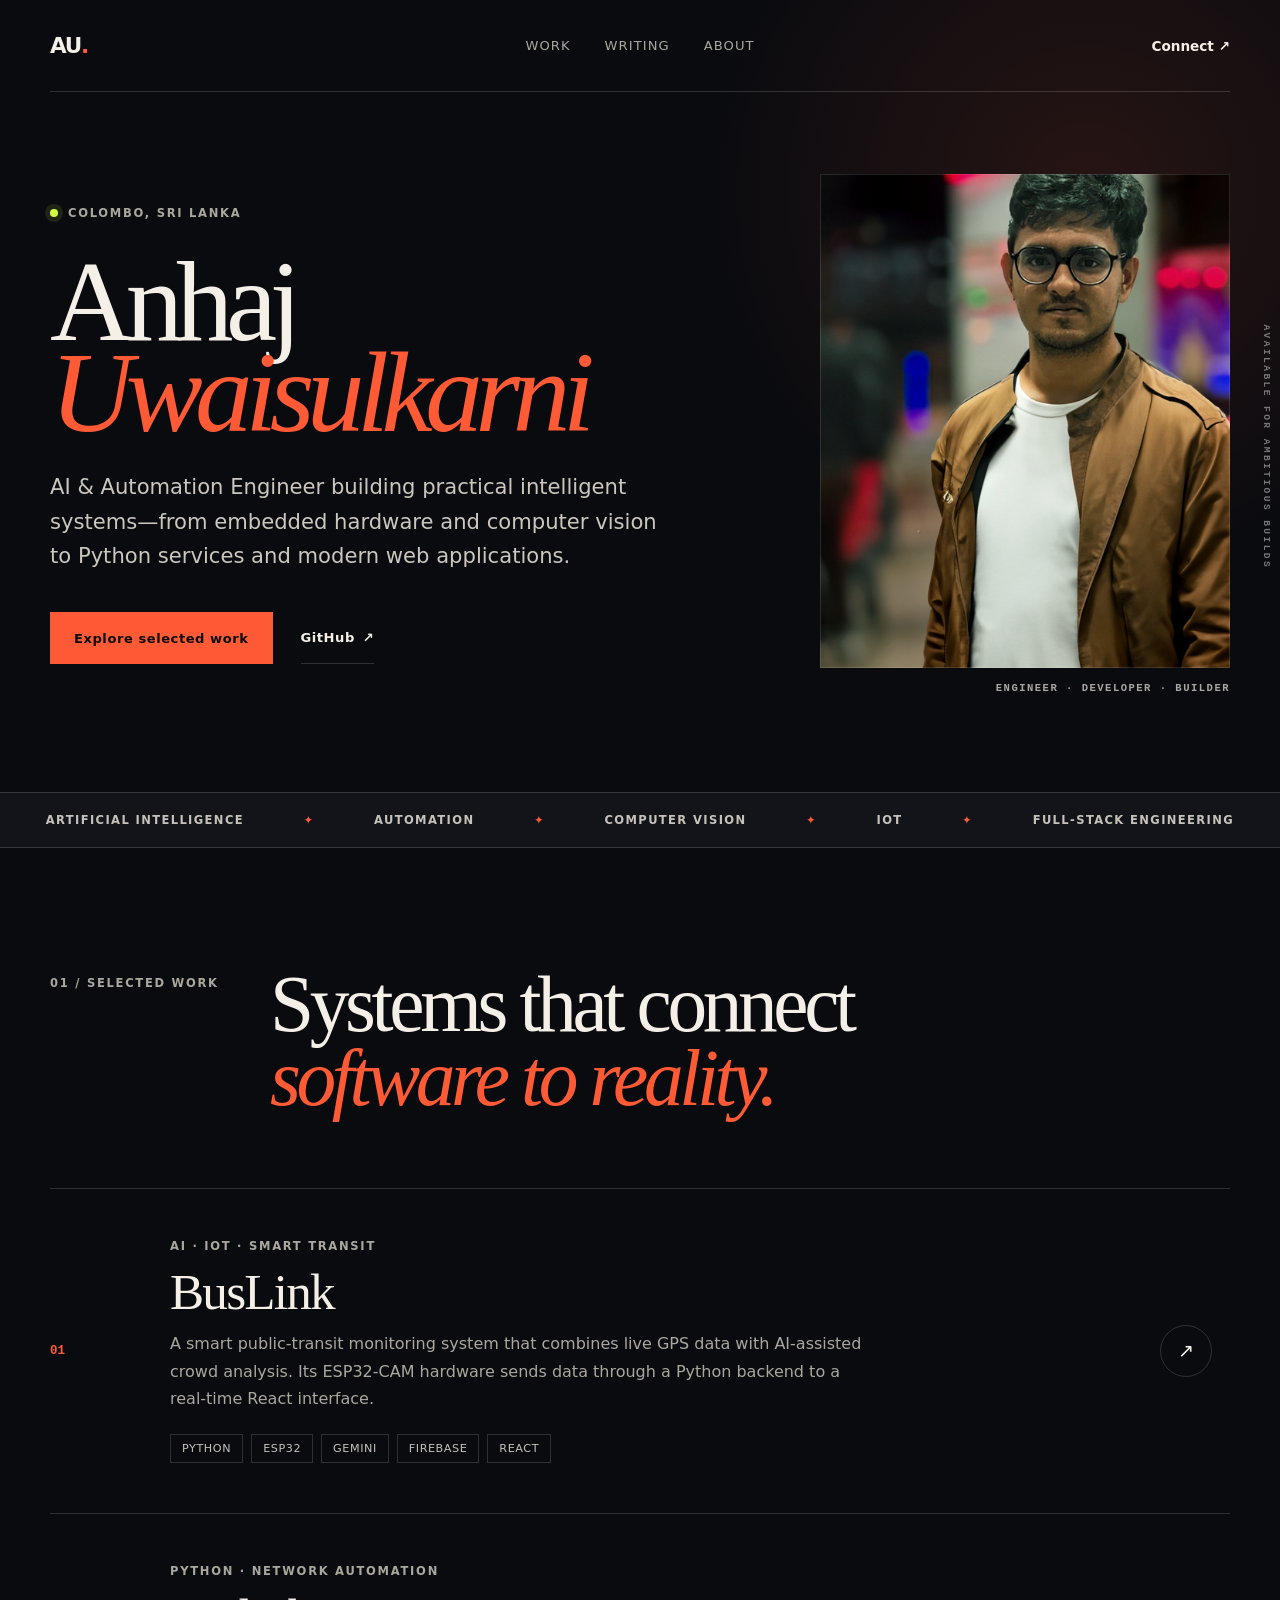
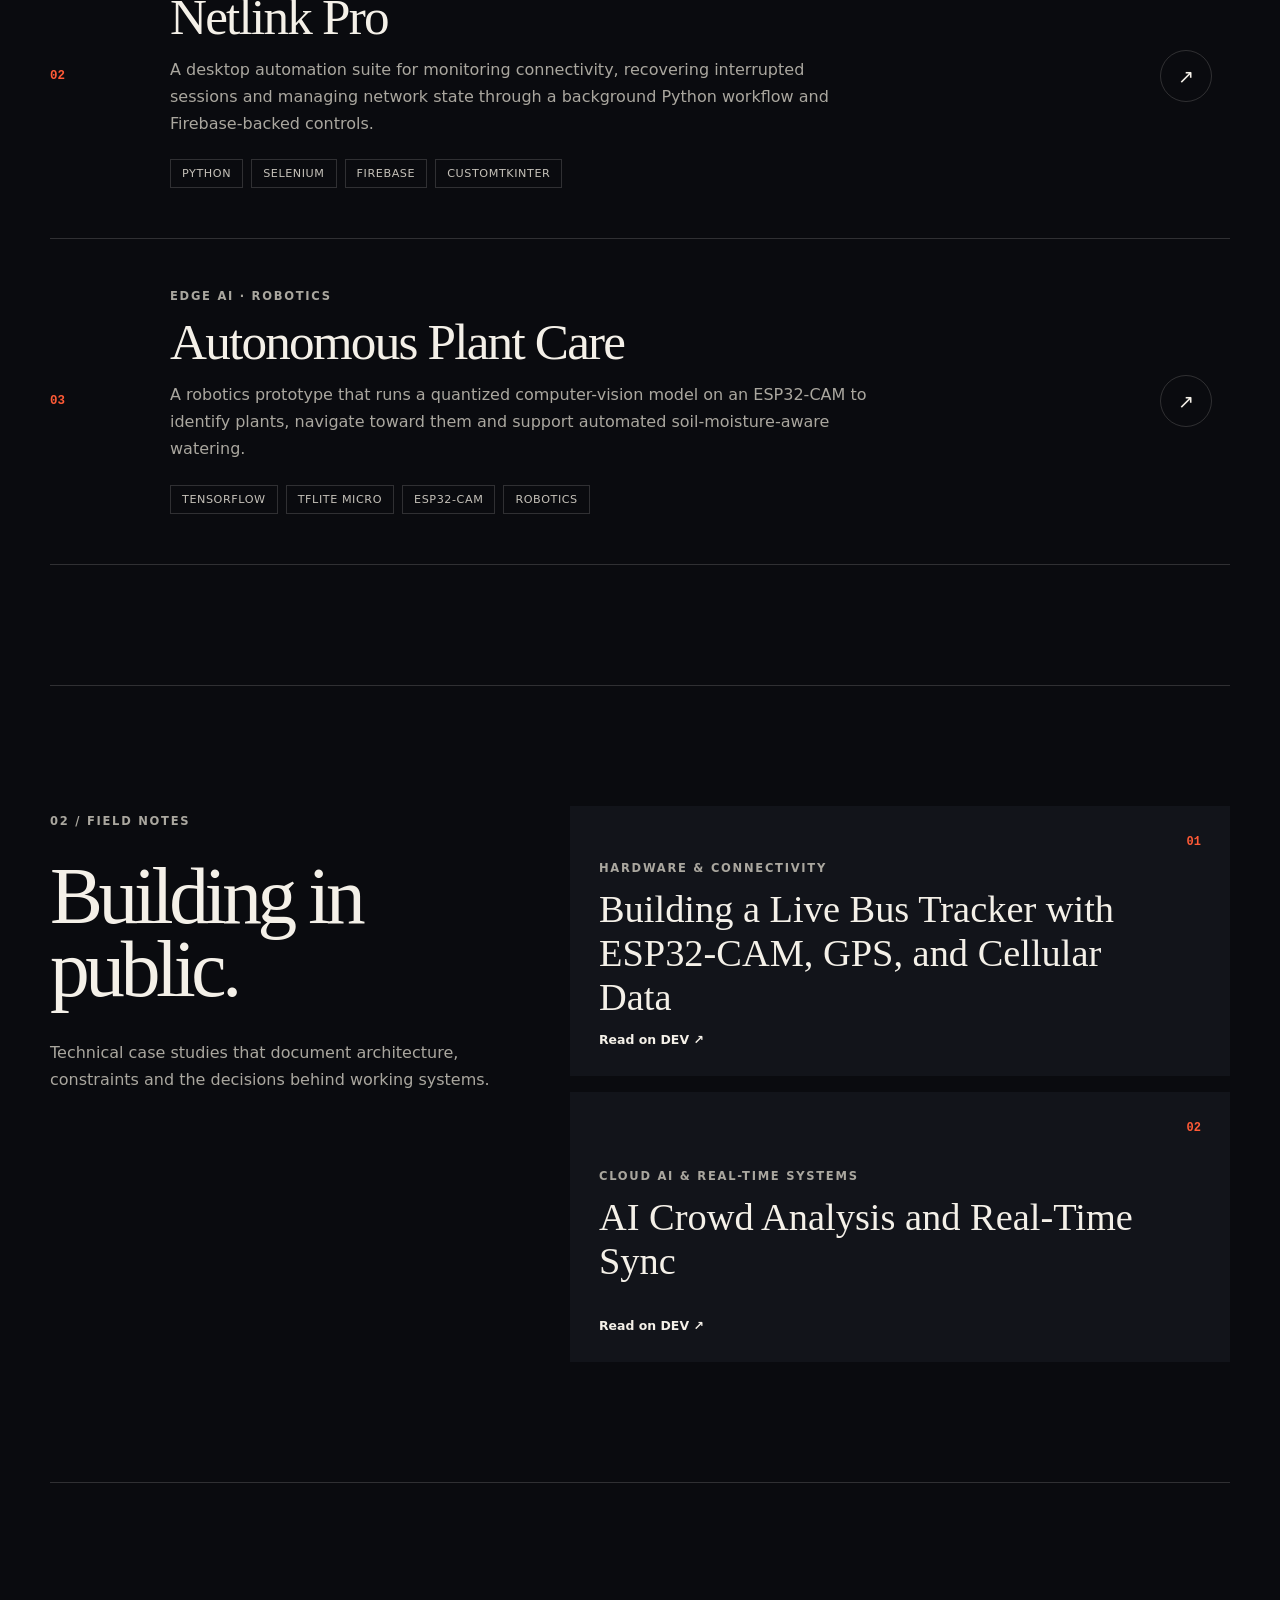
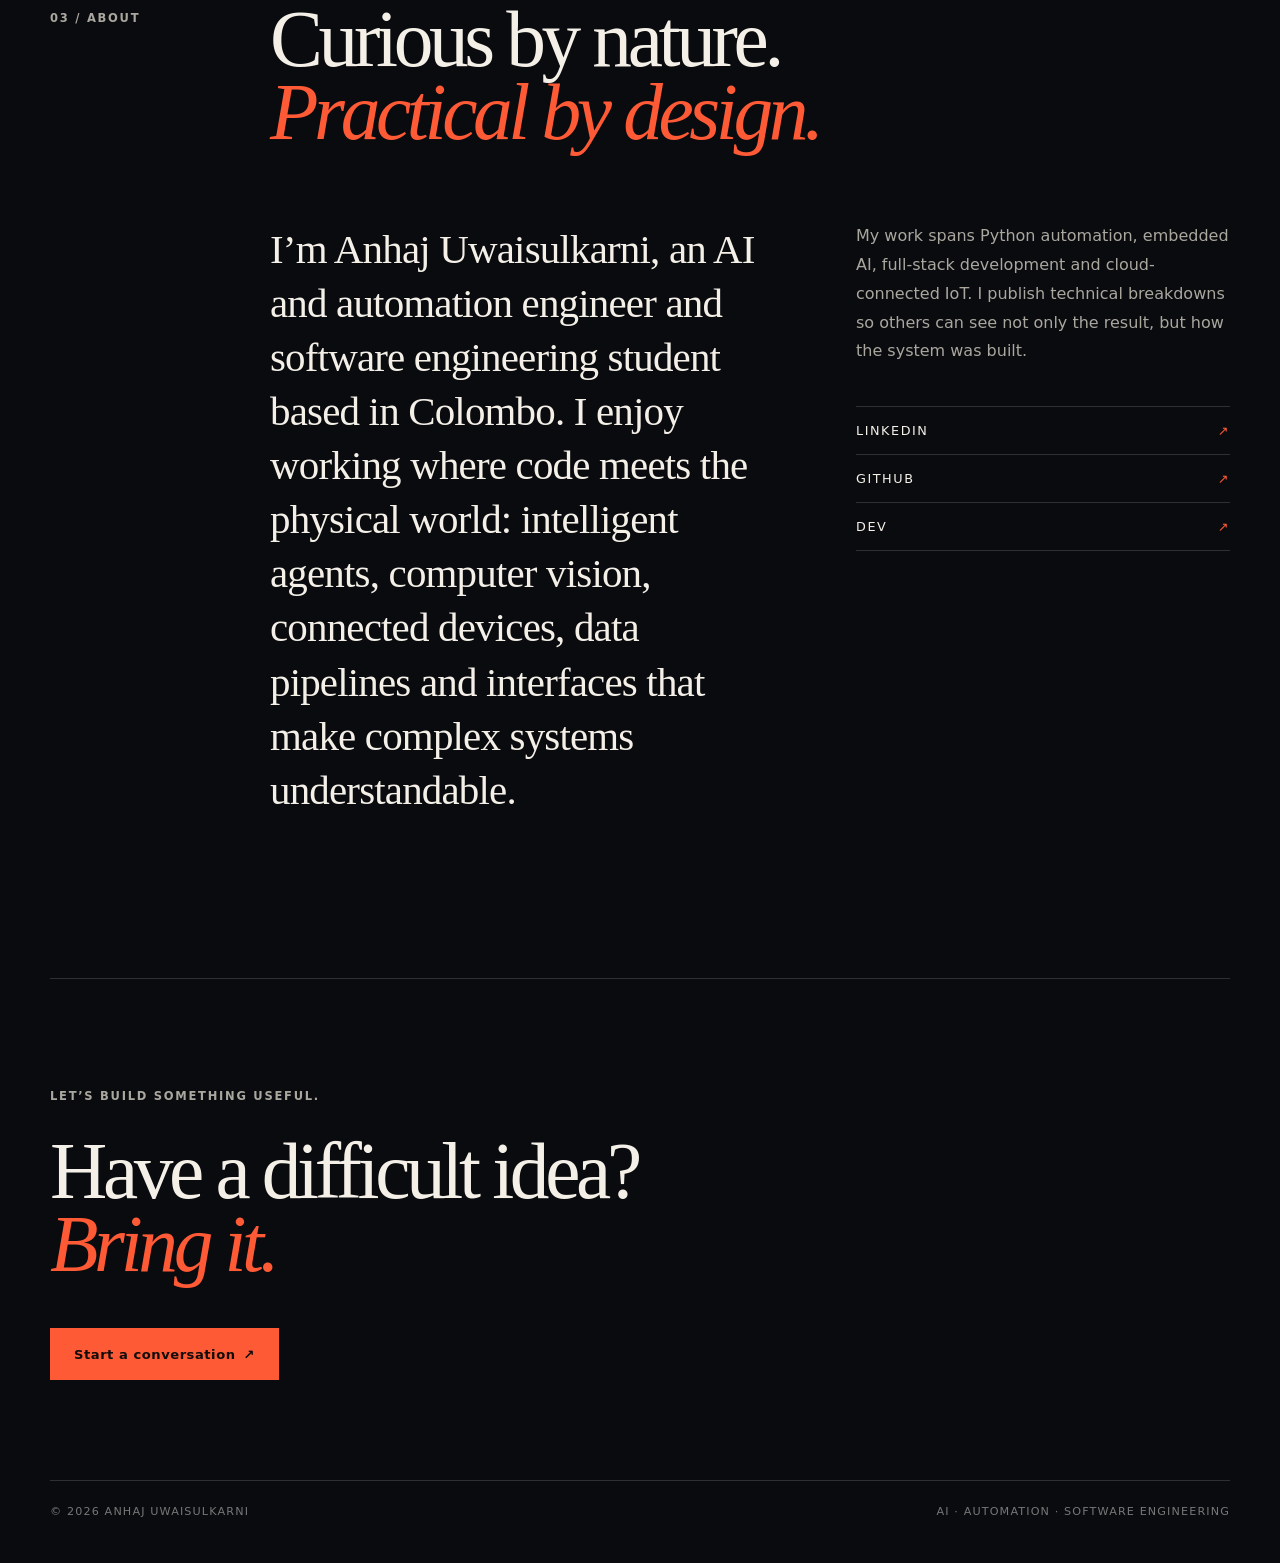
==== index.html @ b631f22d "Add Google Search Console verification" ====
<!doctype html>
<html lang="en">
<head>
  <meta charset="utf-8">
  <meta name="viewport" content="width=device-width, initial-scale=1">
  <meta name="theme-color" content="#0a0b0f">
  <title>Anhaj Uwaisulkarni — AI &amp; Automation Engineer</title>
  <meta name="description" content="Official profile of Anhaj Uwaisulkarni, an AI and automation engineer in Colombo, Sri Lanka building intelligent systems with Python, React, Next.js, IoT and computer vision.">
  <meta name="author" content="Anhaj Uwaisulkarni">
  <meta name="google-site-verification" content="zCnU9OCk_fcqYpSCaeYzzbgpjBy7YOB7BXO3yIOZjMI">
  <meta name="keywords" content="Anhaj Uwaisulkarni, Anhaj, AI engineer Sri Lanka, automation engineer Colombo, Python developer Sri Lanka, IoT developer, computer vision engineer, React developer, Next.js developer">
  <meta name="robots" content="index, follow, max-image-preview:large, max-snippet:-1, max-video-preview:-1">
  <link rel="canonical" href="https://anhaj0.github.io/">
  <link rel="icon" href="/favicon.svg" type="image/svg+xml">

  <meta property="og:type" content="profile">
  <meta property="og:url" content="https://anhaj0.github.io/">
  <meta property="og:site_name" content="Anhaj Uwaisulkarni">
  <meta property="og:title" content="Anhaj Uwaisulkarni — AI &amp; Automation Engineer">
  <meta property="og:description" content="AI, automation and IoT engineer building practical intelligent systems from hardware to cloud.">
  <meta property="og:image" content="https://anhaj0.github.io/anhaj-uwaisulkarni-og.png">
  <meta property="og:image:alt" content="Anhaj Uwaisulkarni — AI and Automation Engineer">
  <meta property="profile:first_name" content="Anhaj">
  <meta property="profile:last_name" content="Uwaisulkarni">

  <meta name="twitter:card" content="summary_large_image">
  <meta name="twitter:title" content="Anhaj Uwaisulkarni — AI &amp; Automation Engineer">
  <meta name="twitter:description" content="AI, automation and IoT engineer building practical intelligent systems from hardware to cloud.">
  <meta name="twitter:image" content="https://anhaj0.github.io/anhaj-uwaisulkarni-og.png">

  <link rel="stylesheet" href="/styles.css">
  <script type="application/ld+json">
  {
    "@context": "https://schema.org",
    "@graph": [
      {
        "@type": "Person",
        "@id": "https://anhaj0.github.io/#person",
        "name": "Anhaj Uwaisulkarni",
        "givenName": "Anhaj",
        "familyName": "Uwaisulkarni",
        "url": "https://anhaj0.github.io/",
        "image": "https://anhaj0.github.io/anhaj-uwaisulkarni.png",
        "jobTitle": "AI & Automation Engineer",
        "description": "AI and automation engineer in Colombo, Sri Lanka building intelligent systems with Python, React, Next.js, IoT and computer vision.",
        "homeLocation": { "@type": "Place", "name": "Colombo, Sri Lanka" },
        "knowsAbout": ["Artificial intelligence", "Automation", "Python", "Computer vision", "Internet of Things", "React", "Next.js", "Embedded systems"],
        "sameAs": [
          "https://lk.linkedin.com/in/anhaj-uwaisulkarni",
          "https://github.com/Anhaj0",
          "https://dev.to/anhaj0",
          "https://www.facebook.com/people/Uwaisulkarni-Anhaj/61586846874262/"
        ]
      },
      {
        "@type": "ProfilePage",
        "@id": "https://anhaj0.github.io/#profile-page",
        "url": "https://anhaj0.github.io/",
        "name": "Anhaj Uwaisulkarni — Official Profile",
        "dateModified": "2026-08-09",
        "mainEntity": { "@id": "https://anhaj0.github.io/#person" }
      }
    ]
  }
  </script>
</head>
<body>
  <main>
    <header class="site-header shell">
      <a class="wordmark" href="#top" aria-label="Anhaj Uwaisulkarni, home">AU<span>.</span></a>
      <nav aria-label="Main navigation">
        <a href="#work">Work</a>
        <a href="#writing">Writing</a>
        <a href="#about">About</a>
      </nav>
      <a class="header-link" href="https://lk.linkedin.com/in/anhaj-uwaisulkarni">Connect <span aria-hidden="true">↗</span></a>
    </header>

    <section class="hero shell" id="top">
      <div class="hero-copy">
        <p class="kicker"><span></span> Colombo, Sri Lanka</p>
        <h1>Anhaj<br><em>Uwaisulkarni</em></h1>
        <p class="hero-intro">AI &amp; Automation Engineer building practical intelligent systems—from embedded hardware and computer vision to Python services and modern web applications.</p>
        <div class="hero-actions">
          <a class="button primary" href="#work">Explore selected work</a>
          <a class="button text-link" href="https://github.com/Anhaj0">GitHub <span aria-hidden="true">↗</span></a>
        </div>
      </div>
      <div class="portrait-wrap">
        <div class="portrait-frame">
          <img src="/anhaj-uwaisulkarni.png" width="640" height="640" alt="Anhaj Uwaisulkarni, AI and automation engineer" fetchpriority="high">
        </div>
        <p class="portrait-label">Engineer · Developer · Builder</p>
      </div>
      <p class="side-note" aria-hidden="true">AVAILABLE FOR AMBITIOUS BUILDS</p>
    </section>

    <section class="marquee" aria-label="Areas of expertise">
      <div><span>Artificial Intelligence</span><b>✦</b><span>Automation</span><b>✦</b><span>Computer Vision</span><b>✦</b><span>IoT</span><b>✦</b><span>Full-Stack Engineering</span></div>
    </section>

    <section class="section shell" id="work">
      <div class="section-heading">
        <p class="section-number">01 / Selected work</p>
        <h2>Systems that connect<br><em>software to reality.</em></h2>
      </div>
      <div class="project-list">
        <article class="project">
          <div class="project-index">01</div>
          <div class="project-main">
            <p class="project-category">AI · IoT · Smart transit</p>
            <h3>BusLink</h3>
            <p>A smart public-transit monitoring system that combines live GPS data with AI-assisted crowd analysis. Its ESP32-CAM hardware sends data through a Python backend to a real-time React interface.</p>
            <ul aria-label="BusLink technologies"><li>Python</li><li>ESP32</li><li>Gemini</li><li>Firebase</li><li>React</li></ul>
          </div>
          <a class="circle-link" href="https://dev.to/anhaj0/building-a-live-bus-tracker-with-esp32-cam-gps-and-cellular-data-part-1-66c" aria-label="View BusLink">↗</a>
        </article>
        <article class="project">
          <div class="project-index">02</div>
          <div class="project-main">
            <p class="project-category">Python · Network automation</p>
            <h3>Netlink Pro</h3>
            <p>A desktop automation suite for monitoring connectivity, recovering interrupted sessions and managing network state through a background Python workflow and Firebase-backed controls.</p>
            <ul aria-label="Netlink Pro technologies"><li>Python</li><li>Selenium</li><li>Firebase</li><li>CustomTkinter</li></ul>
          </div>
          <a class="circle-link" href="https://lk.linkedin.com/in/anhaj-uwaisulkarni" aria-label="View Netlink Pro">↗</a>
        </article>
        <article class="project">
          <div class="project-index">03</div>
          <div class="project-main">
            <p class="project-category">Edge AI · Robotics</p>
            <h3>Autonomous Plant Care</h3>
            <p>A robotics prototype that runs a quantized computer-vision model on an ESP32-CAM to identify plants, navigate toward them and support automated soil-moisture-aware watering.</p>
            <ul aria-label="Autonomous Plant Care technologies"><li>TensorFlow</li><li>TFLite Micro</li><li>ESP32-CAM</li><li>Robotics</li></ul>
          </div>
          <a class="circle-link" href="https://github.com/Anhaj0/plant-watering-bot" aria-label="View Autonomous Plant Care">↗</a>
        </article>
      </div>
    </section>

    <section class="section shell writing" id="writing">
      <div class="section-heading compact">
        <p class="section-number">02 / Field notes</p>
        <h2>Building in public.</h2>
        <p class="section-description">Technical case studies that document architecture, constraints and the decisions behind working systems.</p>
      </div>
      <div class="article-grid">
        <a class="article-card" href="https://dev.to/anhaj0/building-a-live-bus-tracker-with-esp32-cam-gps-and-cellular-data-part-1-66c">
          <span class="article-count">01</span>
          <div><p>Hardware &amp; connectivity</p><h3>Building a Live Bus Tracker with ESP32-CAM, GPS, and Cellular Data</h3></div>
          <span class="read-more">Read on DEV ↗</span>
        </a>
        <a class="article-card" href="https://dev.to/anhaj0/building-a-live-bus-tracker-ai-crowd-analysis-real-time-sync-part-2-46pk">
          <span class="article-count">02</span>
          <div><p>Cloud AI &amp; real-time systems</p><h3>AI Crowd Analysis and Real-Time Sync</h3></div>
          <span class="read-more">Read on DEV ↗</span>
        </a>
      </div>
    </section>

    <section class="section shell about" id="about">
      <div class="section-heading">
        <p class="section-number">03 / About</p>
        <h2>Curious by nature.<br><em>Practical by design.</em></h2>
      </div>
      <div class="about-grid">
        <p class="about-lead">I’m Anhaj Uwaisulkarni, an AI and automation engineer and software engineering student based in Colombo. I enjoy working where code meets the physical world: intelligent agents, computer vision, connected devices, data pipelines and interfaces that make complex systems understandable.</p>
        <div class="about-detail">
          <p>My work spans Python automation, embedded AI, full-stack development and cloud-connected IoT. I publish technical breakdowns so others can see not only the result, but how the system was built.</p>
          <div class="profile-links" aria-label="Profiles">
            <a href="https://lk.linkedin.com/in/anhaj-uwaisulkarni">LinkedIn<span>↗</span></a>
            <a href="https://github.com/Anhaj0">GitHub<span>↗</span></a>
            <a href="https://dev.to/anhaj0">DEV<span>↗</span></a>
          </div>
        </div>
      </div>
    </section>

    <footer class="footer shell">
      <div>
        <p class="footer-kicker">Let’s build something useful.</p>
        <h2>Have a difficult idea?<br><em>Bring it.</em></h2>
      </div>
      <a class="button primary" href="https://lk.linkedin.com/in/anhaj-uwaisulkarni">Start a conversation <span aria-hidden="true">↗</span></a>
      <div class="footer-bottom"><p>© 2026 Anhaj Uwaisulkarni</p><p>AI · Automation · Software Engineering</p></div>
    </footer>
  </main>
</body>
</html>
---- styles.css ----
:root {
  --ink: #f4f0e8;
  --muted: #aaa79f;
  --paper: #0a0b0f;
  --surface: #12141a;
  --line: rgba(244, 240, 232, 0.16);
  --accent: #ff5a36;
  --acid: #d5ff41;
}

* { box-sizing: border-box; }
html { scroll-behavior: smooth; }
body {
  margin: 0;
  color: var(--ink);
  background:
    radial-gradient(circle at 85% 4%, rgba(255, 90, 54, 0.12), transparent 24rem),
    var(--paper);
  font-family: Inter, ui-sans-serif, system-ui, -apple-system, BlinkMacSystemFont, "Segoe UI", sans-serif;
  -webkit-font-smoothing: antialiased;
}
a { color: inherit; text-decoration: none; }
.shell { width: min(1180px, calc(100% - 48px)); margin-inline: auto; }

.site-header {
  height: 92px;
  display: grid;
  grid-template-columns: 1fr auto 1fr;
  align-items: center;
  border-bottom: 1px solid var(--line);
}
.wordmark { font-weight: 900; font-size: 1.35rem; letter-spacing: -0.06em; }
.wordmark span { color: var(--accent); }
nav { display: flex; gap: 34px; color: var(--muted); font-size: .82rem; letter-spacing: .08em; text-transform: uppercase; }
nav a, .header-link, .profile-links a { transition: color .2s ease; }
nav a:hover, .header-link:hover, .profile-links a:hover { color: var(--acid); }
.header-link { justify-self: end; font-size: .85rem; font-weight: 700; }

.hero {
  min-height: 700px;
  display: grid;
  grid-template-columns: minmax(0, 1.25fr) minmax(320px, .75fr);
  align-items: center;
  gap: 70px;
  position: relative;
  padding-block: 78px 92px;
}
.hero-copy { min-width: 0; }
.kicker, .section-number, .project-category, .article-card p, .footer-kicker {
  text-transform: uppercase;
  letter-spacing: .15em;
  font-weight: 750;
  font-size: .72rem;
}
.kicker { display: flex; align-items: center; gap: 10px; color: var(--muted); margin-bottom: 36px; }
.kicker span { width: 8px; height: 8px; border-radius: 50%; background: var(--acid); box-shadow: 0 0 0 5px rgba(213,255,65,.1); }
h1, h2, h3, p { margin-top: 0; }
h1, h2 { font-family: Georgia, "Times New Roman", serif; font-weight: 400; }
h1 { margin-bottom: 32px; font-size: clamp(4.4rem, 9vw, 8.3rem); line-height: .79; letter-spacing: -.065em; }
h1 em, h2 em { color: var(--accent); font-weight: 400; }
.hero-intro { max-width: 620px; font-size: clamp(1.06rem, 2vw, 1.32rem); line-height: 1.65; color: #cbc7bf; }
.hero-actions { display: flex; align-items: center; gap: 28px; margin-top: 38px; }
.button { min-height: 52px; display: inline-flex; align-items: center; justify-content: center; gap: 8px; font-size: .82rem; font-weight: 800; letter-spacing: .04em; }
.button.primary { padding: 0 24px; background: var(--accent); color: #100c0a; transition: transform .2s ease, background .2s ease; }
.button.primary:hover { transform: translateY(-3px); background: var(--acid); }
.text-link { border-bottom: 1px solid var(--line); }
.portrait-wrap { justify-self: end; width: min(100%, 410px); }
.portrait-frame { position: relative; aspect-ratio: .83; overflow: hidden; background: #222; }
.portrait-frame::after { content: ""; position: absolute; inset: 0; box-shadow: inset 0 0 0 1px rgba(255,255,255,.12); pointer-events: none; }
.portrait-frame img { width: 100%; height: 100%; object-fit: cover; filter: saturate(.82) contrast(1.05); }
.portrait-label { margin: 13px 0 0; color: var(--muted); text-align: right; font: 700 .66rem/1.4 ui-monospace, monospace; letter-spacing: .14em; text-transform: uppercase; }
.side-note { position: absolute; right: -36px; top: 50%; margin: 0; transform: rotate(90deg) translateX(50%); transform-origin: right center; color: #777; font: 700 .6rem/1 ui-monospace, monospace; letter-spacing: .25em; }

.marquee { overflow: hidden; border-block: 1px solid var(--line); background: var(--surface); }
.marquee div { width: max-content; min-width: 100%; padding: 20px 30px; display: flex; justify-content: space-around; gap: 28px; color: #c6c2ba; text-transform: uppercase; letter-spacing: .12em; font-size: .72rem; font-weight: 750; }
.marquee b { color: var(--accent); }

.section { padding-block: 120px; border-bottom: 1px solid var(--line); }
.section-heading { display: grid; grid-template-columns: 220px 1fr; align-items: start; margin-bottom: 72px; }
.section-number { color: var(--muted); margin: 8px 0; }
.section-heading h2, .footer h2 { margin: 0; font-size: clamp(3rem, 6.2vw, 6rem); line-height: .93; letter-spacing: -.055em; }
.project { display: grid; grid-template-columns: 90px 1fr 70px; gap: 30px; padding-block: 50px; border-top: 1px solid var(--line); align-items: center; }
.project:last-child { border-bottom: 1px solid var(--line); }
.project-index { color: var(--accent); font: 700 .78rem ui-monospace, monospace; }
.project-category { color: var(--muted); margin-bottom: 12px; }
.project h3 { margin-bottom: 12px; font: 500 clamp(2rem, 4vw, 3.2rem)/1.05 Georgia, serif; letter-spacing: -.035em; }
.project-main > p:not(.project-category) { max-width: 700px; color: var(--muted); line-height: 1.7; }
.project ul { display: flex; gap: 8px; flex-wrap: wrap; padding: 0; margin: 22px 0 0; list-style: none; }
.project li { padding: 7px 11px; border: 1px solid var(--line); color: #c5c1b9; font-size: .7rem; letter-spacing: .05em; text-transform: uppercase; }
.circle-link { width: 52px; height: 52px; border: 1px solid var(--line); border-radius: 50%; display: grid; place-items: center; font-size: 1.2rem; transition: color .2s ease, border-color .2s ease, transform .2s ease; }
.circle-link:hover { color: var(--acid); border-color: var(--acid); transform: rotate(8deg); }

.writing { display: grid; grid-template-columns: .8fr 1.2fr; gap: 80px; }
.section-heading.compact { display: block; margin-bottom: 0; }
.section-heading.compact h2 { margin-block: 32px; }
.section-description { color: var(--muted); line-height: 1.7; max-width: 450px; }
.article-grid { display: grid; gap: 16px; }
.article-card { min-height: 270px; padding: 28px; background: var(--surface); border: 1px solid transparent; display: flex; flex-direction: column; justify-content: space-between; transition: transform .25s ease, border-color .25s ease; }
.article-card:hover { transform: translateY(-5px); border-color: var(--accent); }
.article-count { align-self: flex-end; color: var(--accent); font: 700 .75rem ui-monospace, monospace; }
.article-card p { color: var(--muted); margin-bottom: 12px; }
.article-card h3 { margin: 0; max-width: 580px; font: 400 clamp(1.7rem, 3vw, 2.6rem)/1.15 Georgia, serif; }
.read-more { font-size: .78rem; font-weight: 750; }

.about-grid { display: grid; grid-template-columns: 1.15fr .85fr; gap: 80px; margin-left: 220px; }
.about-lead { font: 400 clamp(1.7rem, 3.2vw, 2.7rem)/1.32 Georgia, serif; letter-spacing: -.02em; }
.about-detail > p { color: var(--muted); line-height: 1.8; }
.profile-links { display: grid; margin-top: 40px; border-top: 1px solid var(--line); }
.profile-links a { padding: 16px 0; border-bottom: 1px solid var(--line); display: flex; justify-content: space-between; font-size: .8rem; text-transform: uppercase; letter-spacing: .12em; }
.profile-links span { color: var(--accent); }

.footer { padding-block: 110px 34px; }
.footer-kicker { color: var(--muted); }
.footer h2 { margin: 32px 0 46px; max-width: 900px; }
.footer-bottom { display: flex; justify-content: space-between; margin-top: 100px; padding-top: 24px; border-top: 1px solid var(--line); color: #777; font-size: .7rem; text-transform: uppercase; letter-spacing: .1em; }

@media (max-width: 850px) {
  .shell { width: min(100% - 32px, 680px); }
  .site-header { grid-template-columns: 1fr 1fr; height: 78px; }
  nav { display: none; }
  .hero { grid-template-columns: 1fr; gap: 54px; padding-block: 64px; }
  .portrait-wrap { justify-self: start; width: min(100%, 460px); }
  .side-note { display: none; }
  .section { padding-block: 84px; }
  .section-heading { grid-template-columns: 1fr; gap: 24px; margin-bottom: 50px; }
  .project { grid-template-columns: 46px 1fr; gap: 18px; }
  .circle-link { display: none; }
  .writing { grid-template-columns: 1fr; gap: 48px; }
  .about-grid { margin-left: 0; grid-template-columns: 1fr; gap: 38px; }
}

@media (max-width: 520px) {
  h1 { font-size: clamp(2.9rem, 14.2vw, 4.6rem); }
  .hero-actions { align-items: flex-start; flex-direction: column; }
  .project { grid-template-columns: 1fr; }
  .project-index { margin-bottom: -10px; }
  .marquee div { justify-content: flex-start; }
  .footer-bottom { flex-direction: column; gap: 8px; }
}

@media (prefers-reduced-motion: reduce) {
  html { scroll-behavior: auto; }
  * { transition: none !important; }
}
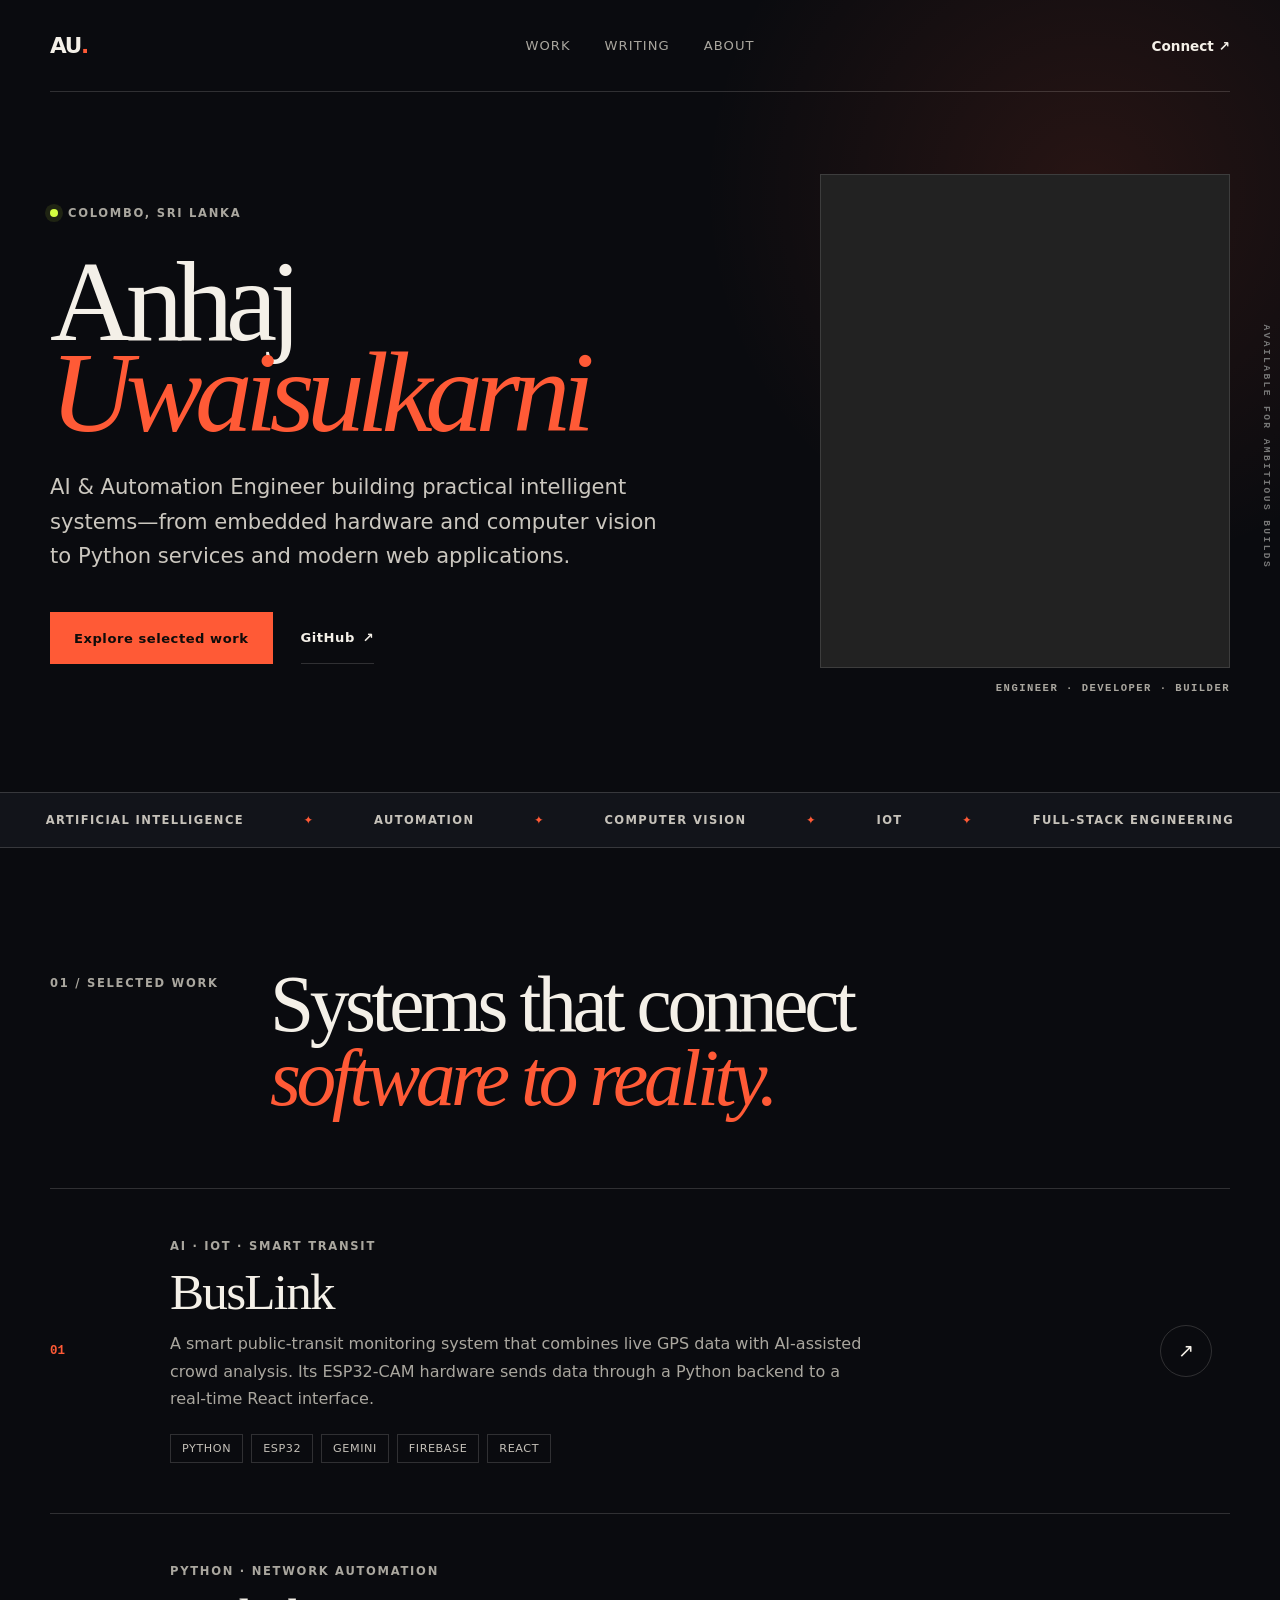
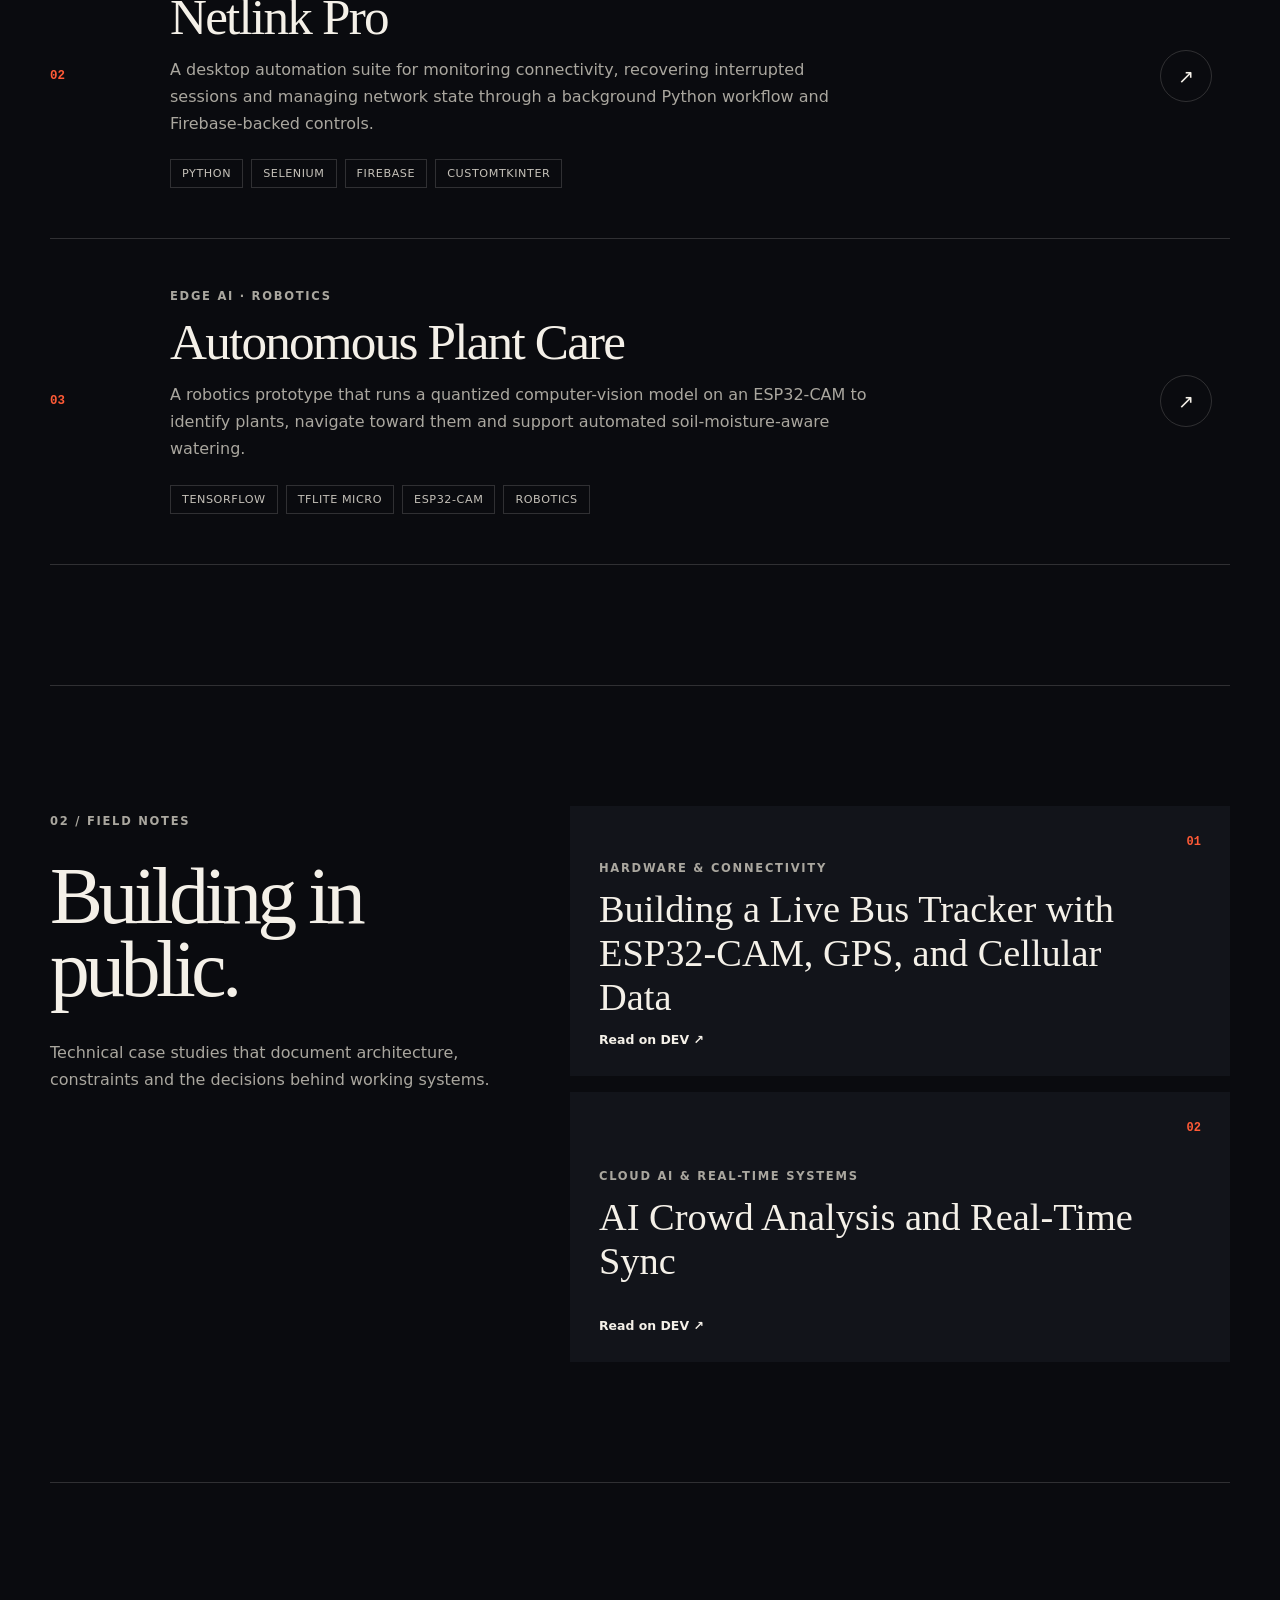
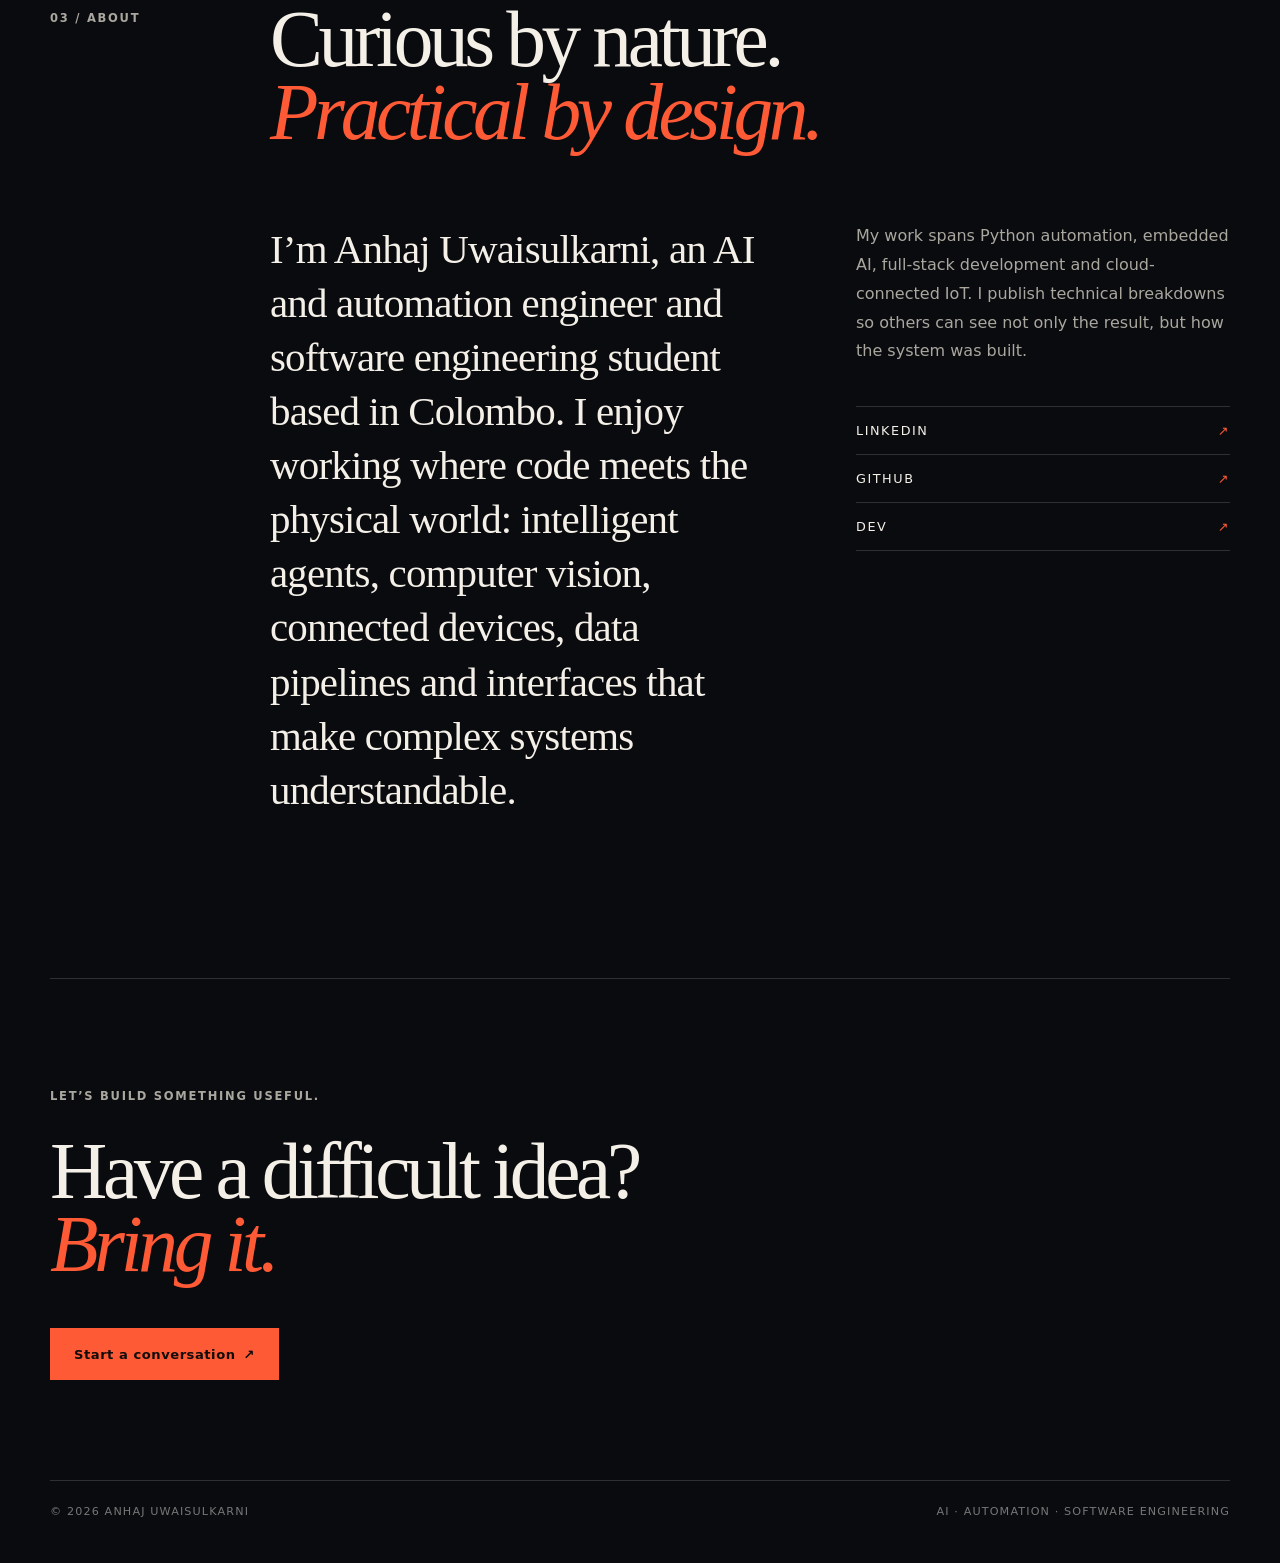
==== commit e4d11eb9: "Optimize mobile LCP and agent accessibility" ====
--- a/index.html
+++ b/index.html
@@ -12,6 +12,7 @@
   <meta name="robots" content="index, follow, max-image-preview:large, max-snippet:-1, max-video-preview:-1">
   <link rel="canonical" href="https://anhaj0.github.io/">
   <link rel="icon" href="/favicon.svg" type="image/svg+xml">
+  <link rel="preload" as="image" href="/anhaj-uwaisulkarni-640.avif" type="image/avif" fetchpriority="high" imagesrcset="/anhaj-uwaisulkarni-320.avif 320w, /anhaj-uwaisulkarni-640.avif 640w" imagesizes="(max-width: 520px) calc(100vw - 32px), (max-width: 850px) 460px, 410px">
 
   <meta property="og:type" content="profile">
   <meta property="og:url" content="https://anhaj0.github.io/">
@@ -28,7 +29,153 @@
   <meta name="twitter:description" content="AI, automation and IoT engineer building practical intelligent systems from hardware to cloud.">
   <meta name="twitter:image" content="https://anhaj0.github.io/anhaj-uwaisulkarni-og.png">
 
-  <link rel="stylesheet" href="/styles.css">
+  <style>
+:root {
+  --ink: #f4f0e8;
+  --muted: #aaa79f;
+  --paper: #0a0b0f;
+  --surface: #12141a;
+  --line: rgba(244, 240, 232, 0.16);
+  --accent: #ff5a36;
+  --acid: #d5ff41;
+}
+
+* { box-sizing: border-box; }
+html { scroll-behavior: smooth; }
+body {
+  margin: 0;
+  color: var(--ink);
+  background:
+    radial-gradient(circle at 85% 4%, rgba(255, 90, 54, 0.12), transparent 24rem),
+    var(--paper);
+  font-family: Inter, ui-sans-serif, system-ui, -apple-system, BlinkMacSystemFont, "Segoe UI", sans-serif;
+  -webkit-font-smoothing: antialiased;
+}
+a { color: inherit; text-decoration: none; }
+.shell { width: min(1180px, calc(100% - 48px)); margin-inline: auto; }
+
+.site-header {
+  height: 92px;
+  display: grid;
+  grid-template-columns: 1fr auto 1fr;
+  align-items: center;
+  border-bottom: 1px solid var(--line);
+}
+.wordmark { font-weight: 900; font-size: 1.35rem; letter-spacing: -0.06em; }
+.wordmark span { color: var(--accent); }
+nav { display: flex; gap: 34px; color: var(--muted); font-size: .82rem; letter-spacing: .08em; text-transform: uppercase; }
+nav a, .header-link, .profile-links a { transition: color .2s ease; }
+nav a:hover, .header-link:hover, .profile-links a:hover { color: var(--acid); }
+.header-link { justify-self: end; font-size: .85rem; font-weight: 700; }
+
+.hero {
+  min-height: 700px;
+  display: grid;
+  grid-template-columns: minmax(0, 1.25fr) minmax(320px, .75fr);
+  align-items: center;
+  gap: 70px;
+  position: relative;
+  padding-block: 78px 92px;
+}
+.hero-copy { min-width: 0; }
+.kicker, .section-number, .project-category, .article-card p, .footer-kicker {
+  text-transform: uppercase;
+  letter-spacing: .15em;
+  font-weight: 750;
+  font-size: .72rem;
+}
+.kicker { display: flex; align-items: center; gap: 10px; color: var(--muted); margin-bottom: 36px; }
+.kicker span { width: 8px; height: 8px; border-radius: 50%; background: var(--acid); box-shadow: 0 0 0 5px rgba(213,255,65,.1); }
+h1, h2, h3, p { margin-top: 0; }
+h1, h2 { font-family: Georgia, "Times New Roman", serif; font-weight: 400; }
+h1 { margin-bottom: 32px; font-size: clamp(4.4rem, 9vw, 8.3rem); line-height: .79; letter-spacing: -.065em; }
+h1 em, h2 em { color: var(--accent); font-weight: 400; }
+.hero-intro { max-width: 620px; font-size: clamp(1.06rem, 2vw, 1.32rem); line-height: 1.65; color: #cbc7bf; }
+.hero-actions { display: flex; align-items: center; gap: 28px; margin-top: 38px; }
+.button { min-height: 52px; display: inline-flex; align-items: center; justify-content: center; gap: 8px; font-size: .82rem; font-weight: 800; letter-spacing: .04em; }
+.button.primary { padding: 0 24px; background: var(--accent); color: #100c0a; transition: transform .2s ease, background .2s ease; }
+.button.primary:hover { transform: translateY(-3px); background: var(--acid); }
+.text-link { border-bottom: 1px solid var(--line); }
+.portrait-wrap { justify-self: end; width: min(100%, 410px); }
+.portrait-frame { position: relative; aspect-ratio: .83; overflow: hidden; background: #222; }
+.portrait-frame::after { content: ""; position: absolute; inset: 0; box-shadow: inset 0 0 0 1px rgba(255,255,255,.12); pointer-events: none; }
+.portrait-frame img { width: 100%; height: 100%; object-fit: cover; filter: saturate(.82) contrast(1.05); }
+.portrait-label { margin: 13px 0 0; color: var(--muted); text-align: right; font: 700 .66rem/1.4 ui-monospace, monospace; letter-spacing: .14em; text-transform: uppercase; }
+.side-note { position: absolute; right: -36px; top: 50%; margin: 0; transform: rotate(90deg) translateX(50%); transform-origin: right center; color: #777; font: 700 .6rem/1 ui-monospace, monospace; letter-spacing: .25em; }
+
+.marquee { overflow: hidden; border-block: 1px solid var(--line); background: var(--surface); }
+.marquee div { width: max-content; min-width: 100%; padding: 20px 30px; display: flex; justify-content: space-around; gap: 28px; color: #c6c2ba; text-transform: uppercase; letter-spacing: .12em; font-size: .72rem; font-weight: 750; }
+.marquee b { color: var(--accent); }
+
+.section { padding-block: 120px; border-bottom: 1px solid var(--line); }
+.section-heading { display: grid; grid-template-columns: 220px 1fr; align-items: start; margin-bottom: 72px; }
+.section-number { color: var(--muted); margin: 8px 0; }
+.section-heading h2, .footer h2 { margin: 0; font-size: clamp(3rem, 6.2vw, 6rem); line-height: .93; letter-spacing: -.055em; }
+.project { display: grid; grid-template-columns: 90px 1fr 70px; gap: 30px; padding-block: 50px; border-top: 1px solid var(--line); align-items: center; }
+.project:last-child { border-bottom: 1px solid var(--line); }
+.project-index { color: var(--accent); font: 700 .78rem ui-monospace, monospace; }
+.project-category { color: var(--muted); margin-bottom: 12px; }
+.project h3 { margin-bottom: 12px; font: 500 clamp(2rem, 4vw, 3.2rem)/1.05 Georgia, serif; letter-spacing: -.035em; }
+.project-main > p:not(.project-category) { max-width: 700px; color: var(--muted); line-height: 1.7; }
+.project ul { display: flex; gap: 8px; flex-wrap: wrap; padding: 0; margin: 22px 0 0; list-style: none; }
+.project li { padding: 7px 11px; border: 1px solid var(--line); color: #c5c1b9; font-size: .7rem; letter-spacing: .05em; text-transform: uppercase; }
+.circle-link { width: 52px; height: 52px; border: 1px solid var(--line); border-radius: 50%; display: grid; place-items: center; font-size: 1.2rem; transition: color .2s ease, border-color .2s ease, transform .2s ease; }
+.circle-link:hover { color: var(--acid); border-color: var(--acid); transform: rotate(8deg); }
+
+.writing { display: grid; grid-template-columns: .8fr 1.2fr; gap: 80px; }
+.section-heading.compact { display: block; margin-bottom: 0; }
+.section-heading.compact h2 { margin-block: 32px; }
+.section-description { color: var(--muted); line-height: 1.7; max-width: 450px; }
+.article-grid { display: grid; gap: 16px; }
+.article-card { min-height: 270px; padding: 28px; background: var(--surface); border: 1px solid transparent; display: flex; flex-direction: column; justify-content: space-between; transition: transform .25s ease, border-color .25s ease; }
+.article-card:hover { transform: translateY(-5px); border-color: var(--accent); }
+.article-count { align-self: flex-end; color: var(--accent); font: 700 .75rem ui-monospace, monospace; }
+.article-card p { color: var(--muted); margin-bottom: 12px; }
+.article-card h3 { margin: 0; max-width: 580px; font: 400 clamp(1.7rem, 3vw, 2.6rem)/1.15 Georgia, serif; }
+.read-more { font-size: .78rem; font-weight: 750; }
+
+.about-grid { display: grid; grid-template-columns: 1.15fr .85fr; gap: 80px; margin-left: 220px; }
+.about-lead { font: 400 clamp(1.7rem, 3.2vw, 2.7rem)/1.32 Georgia, serif; letter-spacing: -.02em; }
+.about-detail > p { color: var(--muted); line-height: 1.8; }
+.profile-links { display: grid; margin-top: 40px; border-top: 1px solid var(--line); }
+.profile-links a { padding: 16px 0; border-bottom: 1px solid var(--line); display: flex; justify-content: space-between; font-size: .8rem; text-transform: uppercase; letter-spacing: .12em; }
+.profile-links span { color: var(--accent); }
+
+.footer { padding-block: 110px 34px; }
+.footer-kicker { color: var(--muted); }
+.footer h2 { margin: 32px 0 46px; max-width: 900px; }
+.footer-bottom { display: flex; justify-content: space-between; margin-top: 100px; padding-top: 24px; border-top: 1px solid var(--line); color: #777; font-size: .7rem; text-transform: uppercase; letter-spacing: .1em; }
+
+@media (max-width: 850px) {
+  .shell { width: min(100% - 32px, 680px); }
+  .site-header { grid-template-columns: 1fr 1fr; height: 78px; }
+  nav { display: none; }
+  .hero { grid-template-columns: 1fr; gap: 54px; padding-block: 64px; }
+  .portrait-wrap { justify-self: start; width: min(100%, 460px); }
+  .side-note { display: none; }
+  .section { padding-block: 84px; }
+  .section-heading { grid-template-columns: 1fr; gap: 24px; margin-bottom: 50px; }
+  .project { grid-template-columns: 46px 1fr; gap: 18px; }
+  .circle-link { display: none; }
+  .writing { grid-template-columns: 1fr; gap: 48px; }
+  .about-grid { margin-left: 0; grid-template-columns: 1fr; gap: 38px; }
+}
+
+@media (max-width: 520px) {
+  h1 { font-size: clamp(2.9rem, 14.2vw, 4.6rem); }
+  .hero-actions { align-items: flex-start; flex-direction: column; }
+  .project { grid-template-columns: 1fr; }
+  .project-index { margin-bottom: -10px; }
+  .marquee div { justify-content: flex-start; }
+  .footer-bottom { flex-direction: column; gap: 8px; }
+}
+
+@media (prefers-reduced-motion: reduce) {
+  html { scroll-behavior: auto; }
+  * { transition: none !important; }
+}
+
+  </style>
   <script type="application/ld+json">
   {
     "@context": "https://schema.org",
@@ -88,7 +235,11 @@
       </div>
       <div class="portrait-wrap">
         <div class="portrait-frame">
-          <img src="/anhaj-uwaisulkarni.png" width="640" height="640" alt="Anhaj Uwaisulkarni, AI and automation engineer" fetchpriority="high">
+          <picture>
+            <source type="image/avif" srcset="/anhaj-uwaisulkarni-320.avif 320w, /anhaj-uwaisulkarni-640.avif 640w" sizes="(max-width: 520px) calc(100vw - 32px), (max-width: 850px) 460px, 410px">
+            <source type="image/webp" srcset="/anhaj-uwaisulkarni-320.webp 320w, /anhaj-uwaisulkarni-640.webp 640w" sizes="(max-width: 520px) calc(100vw - 32px), (max-width: 850px) 460px, 410px">
+            <img src="/anhaj-uwaisulkarni-640.webp" width="640" height="640" alt="Anhaj Uwaisulkarni, AI and automation engineer" fetchpriority="high" decoding="async">
+          </picture>
         </div>
         <p class="portrait-label">Engineer · Developer · Builder</p>
       </div>
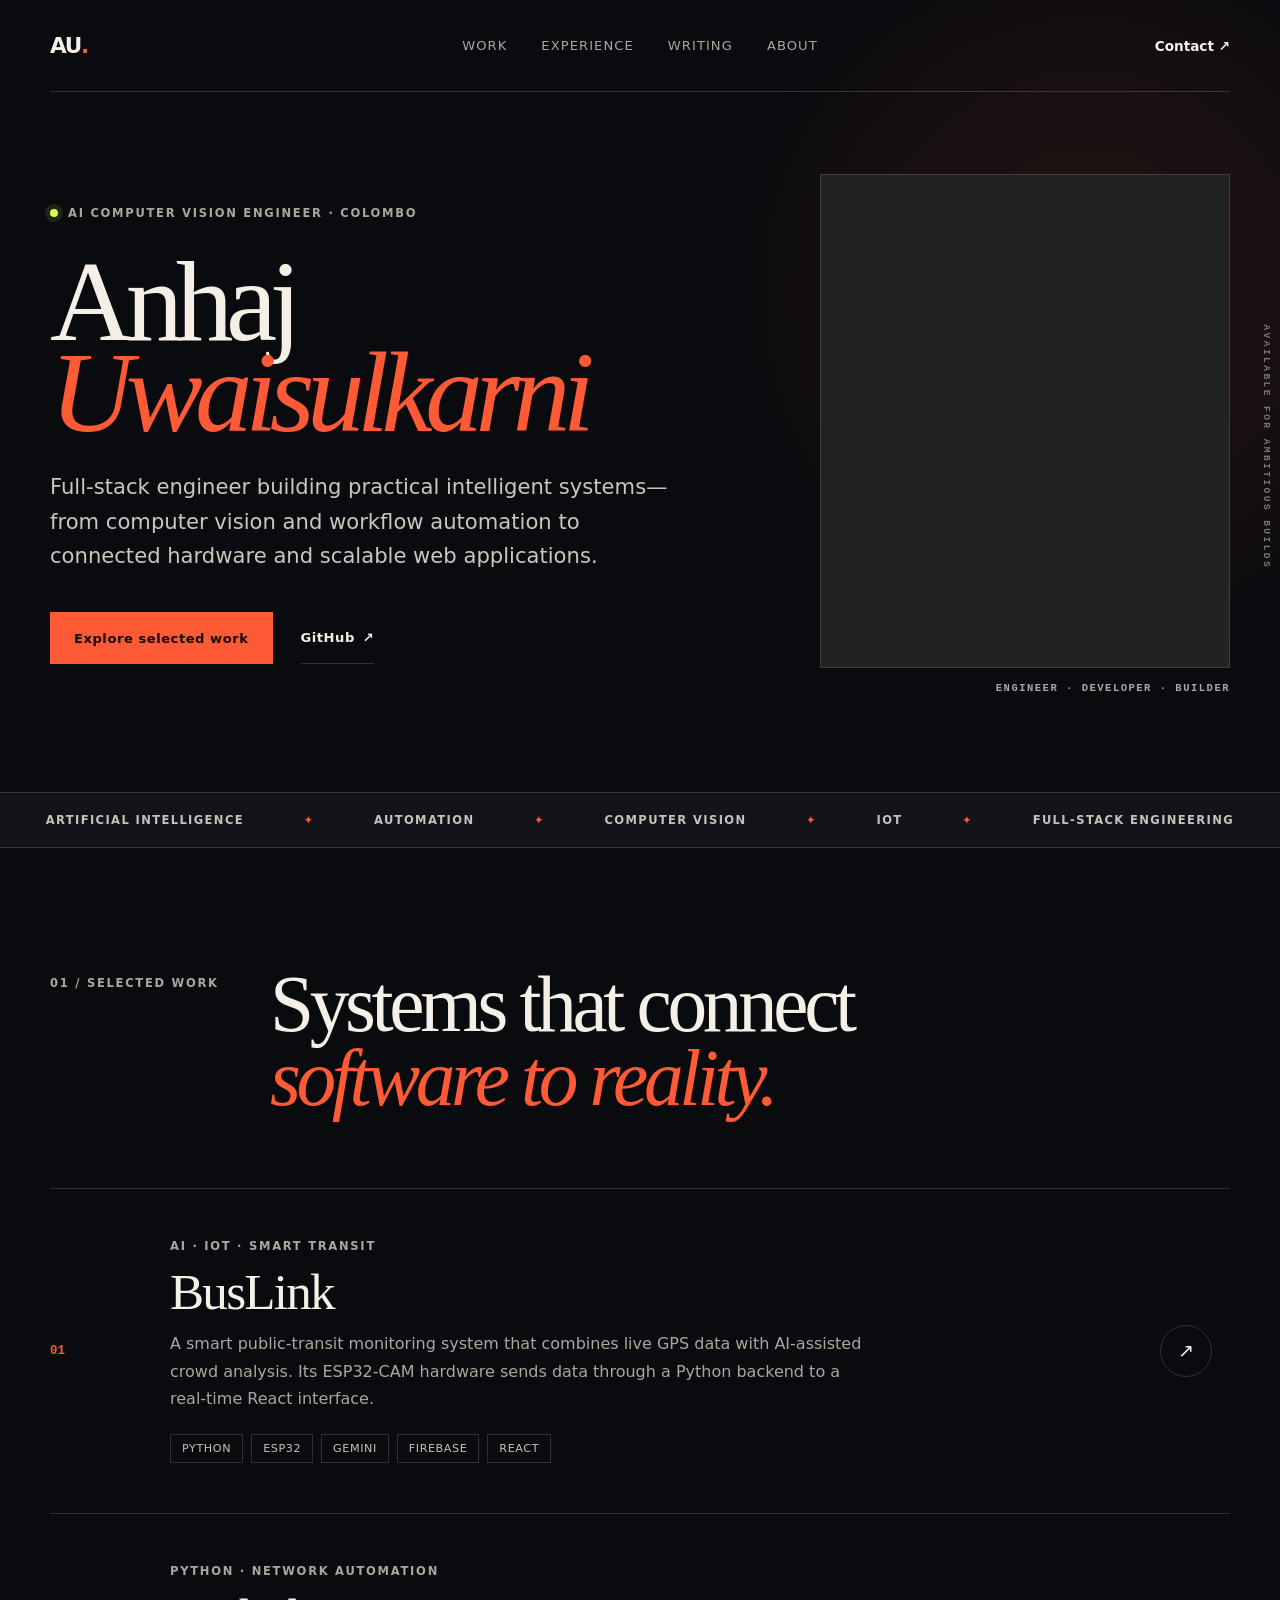
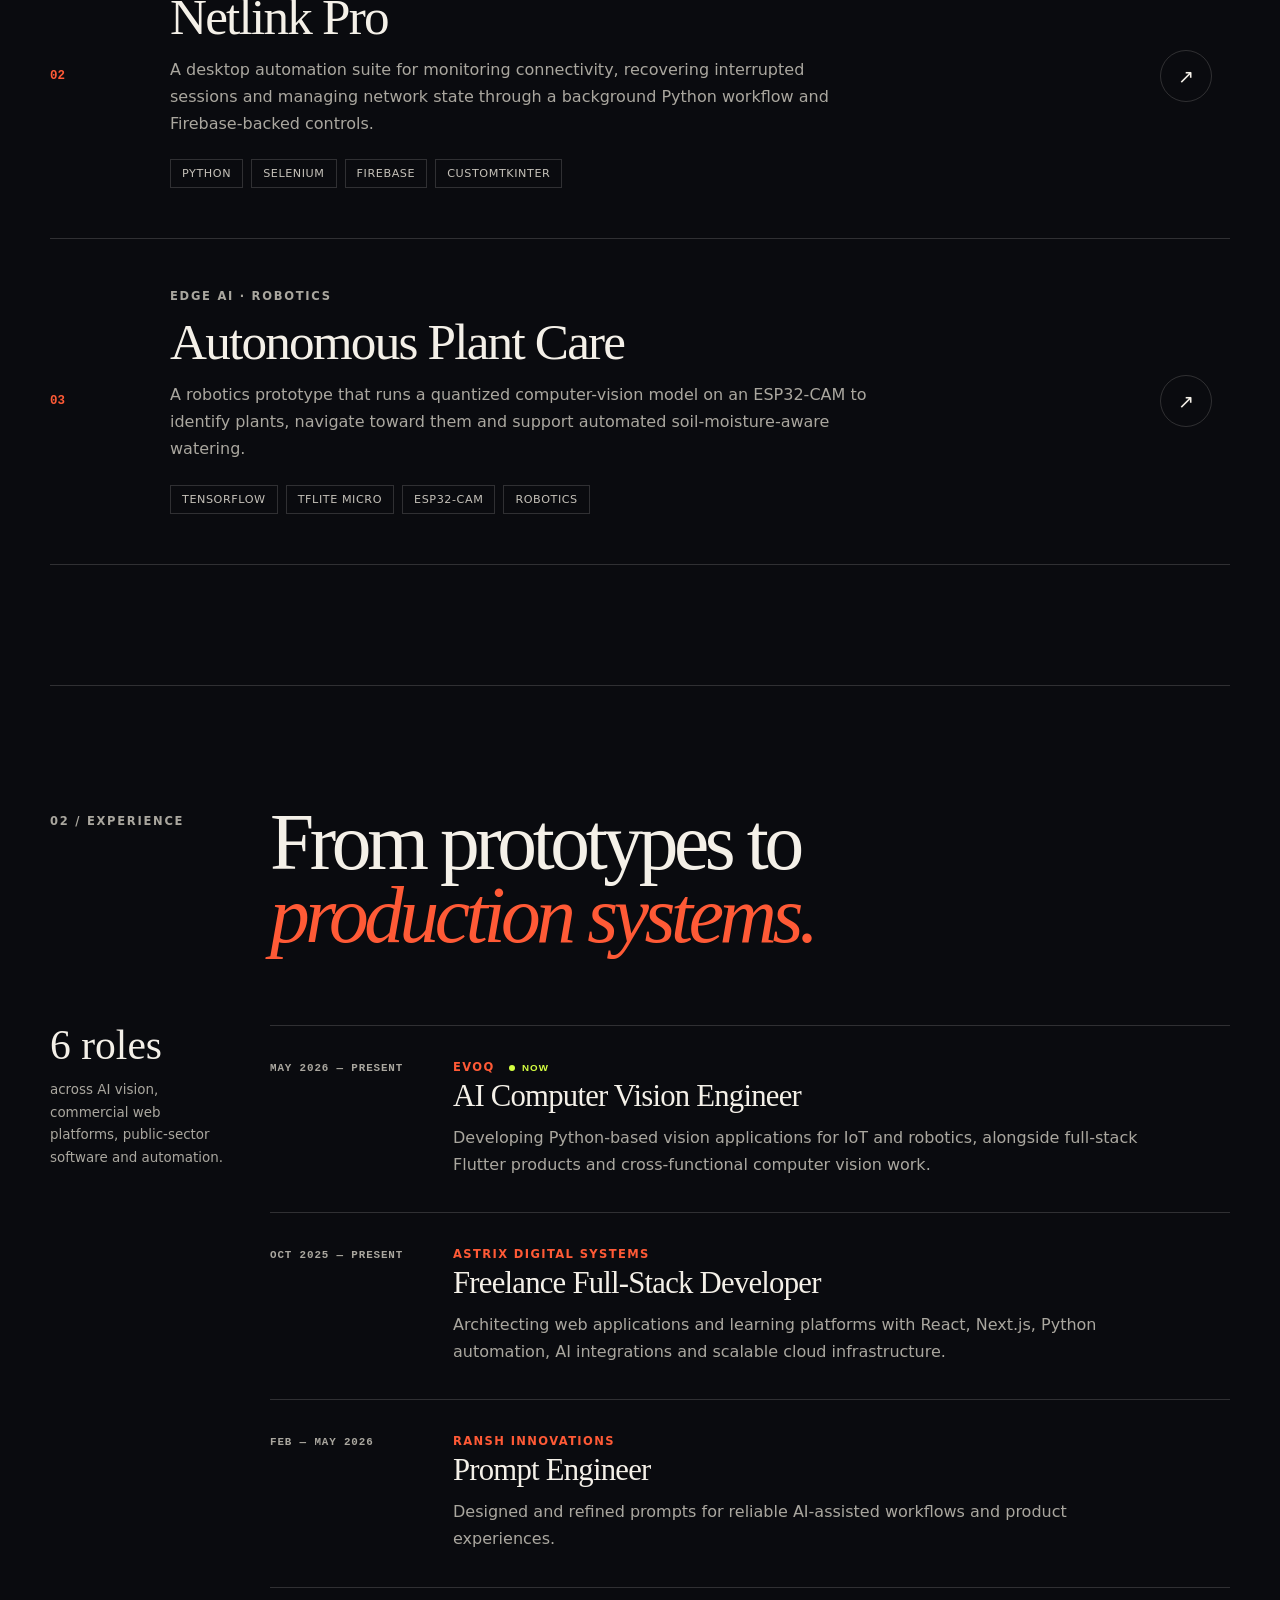
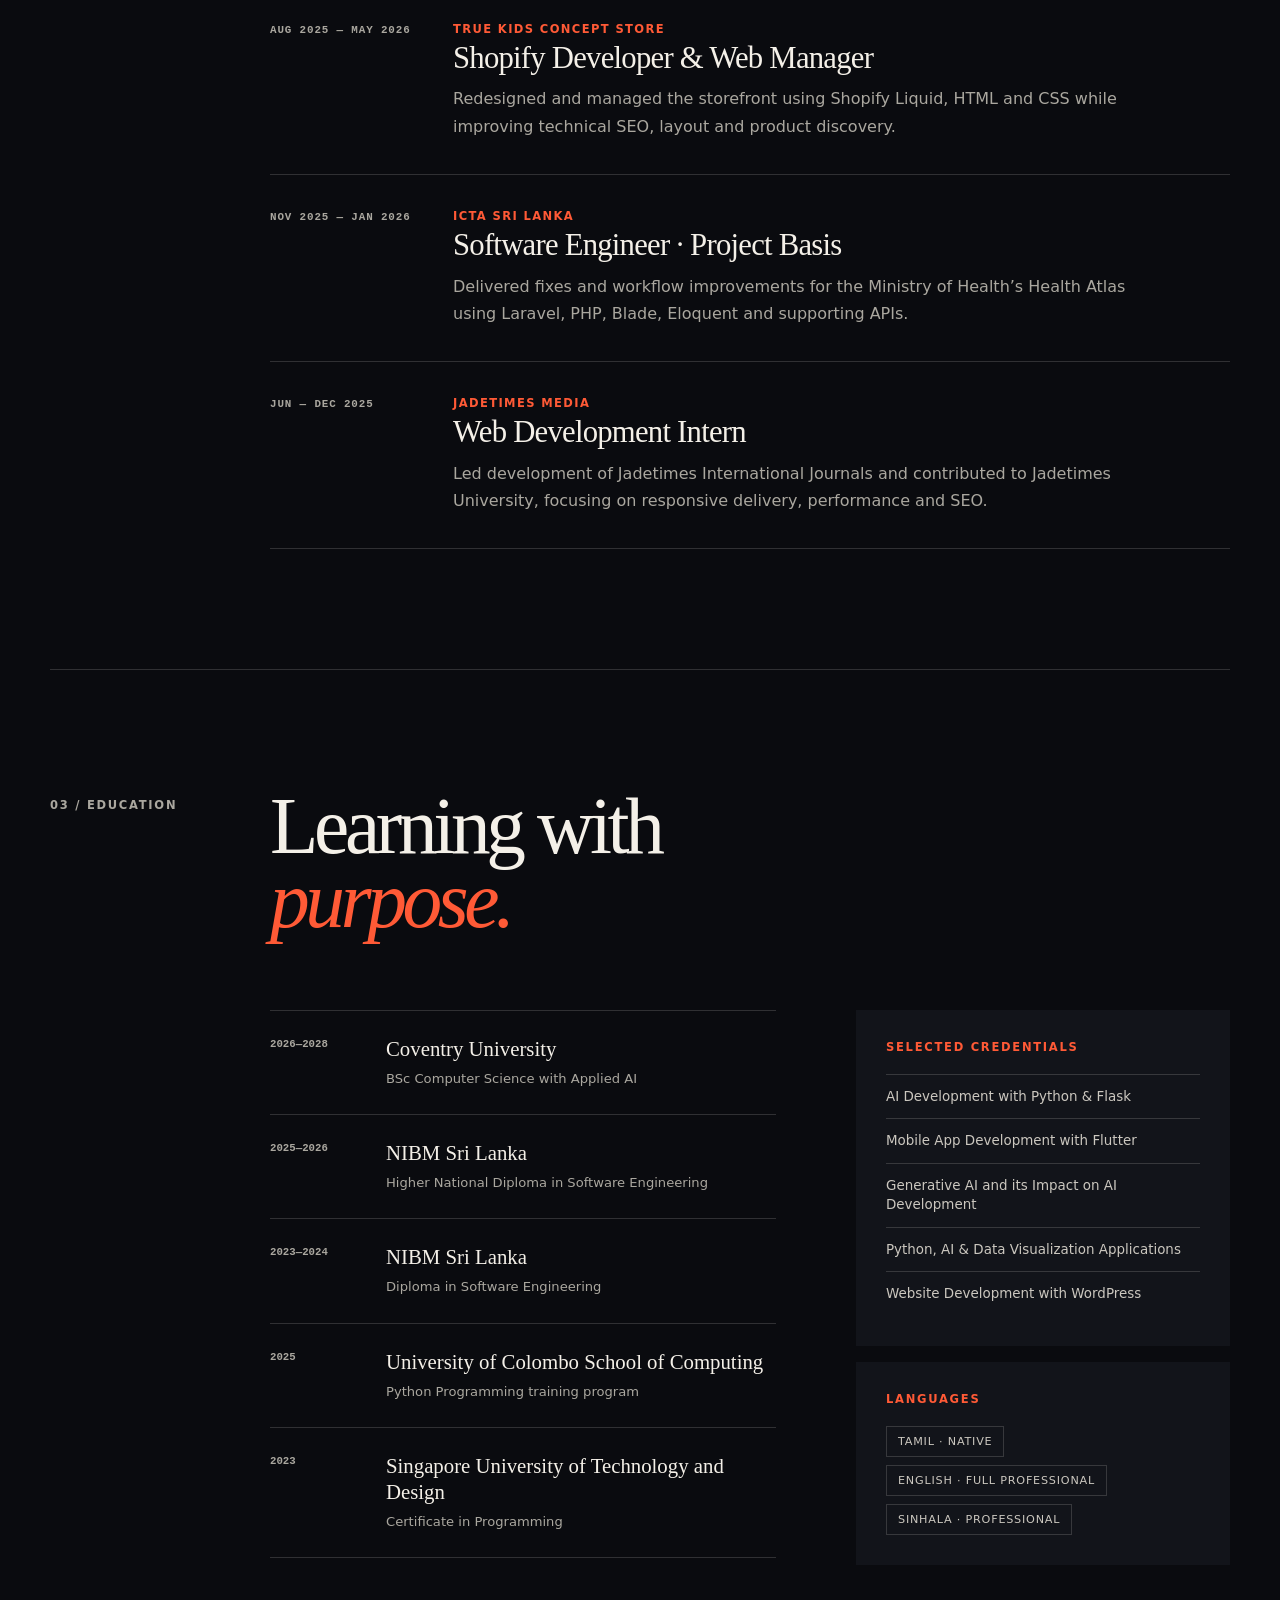
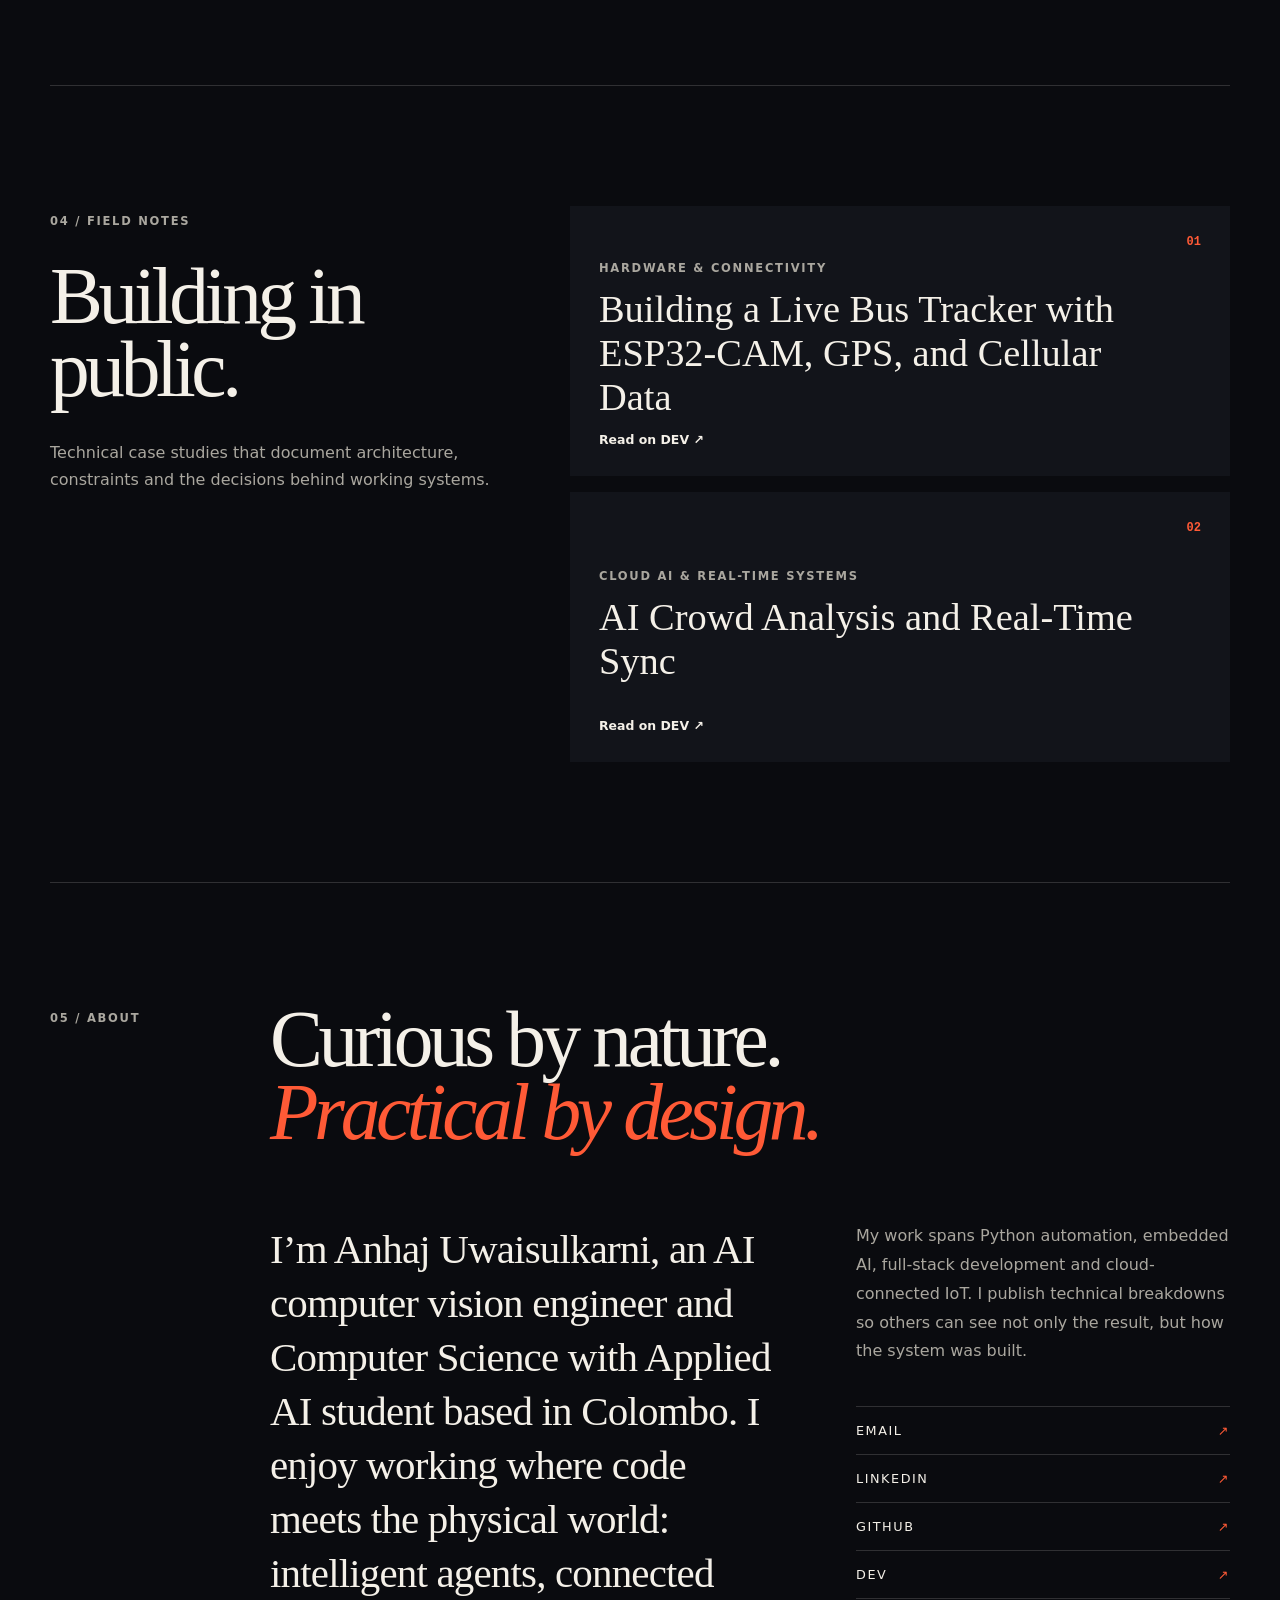
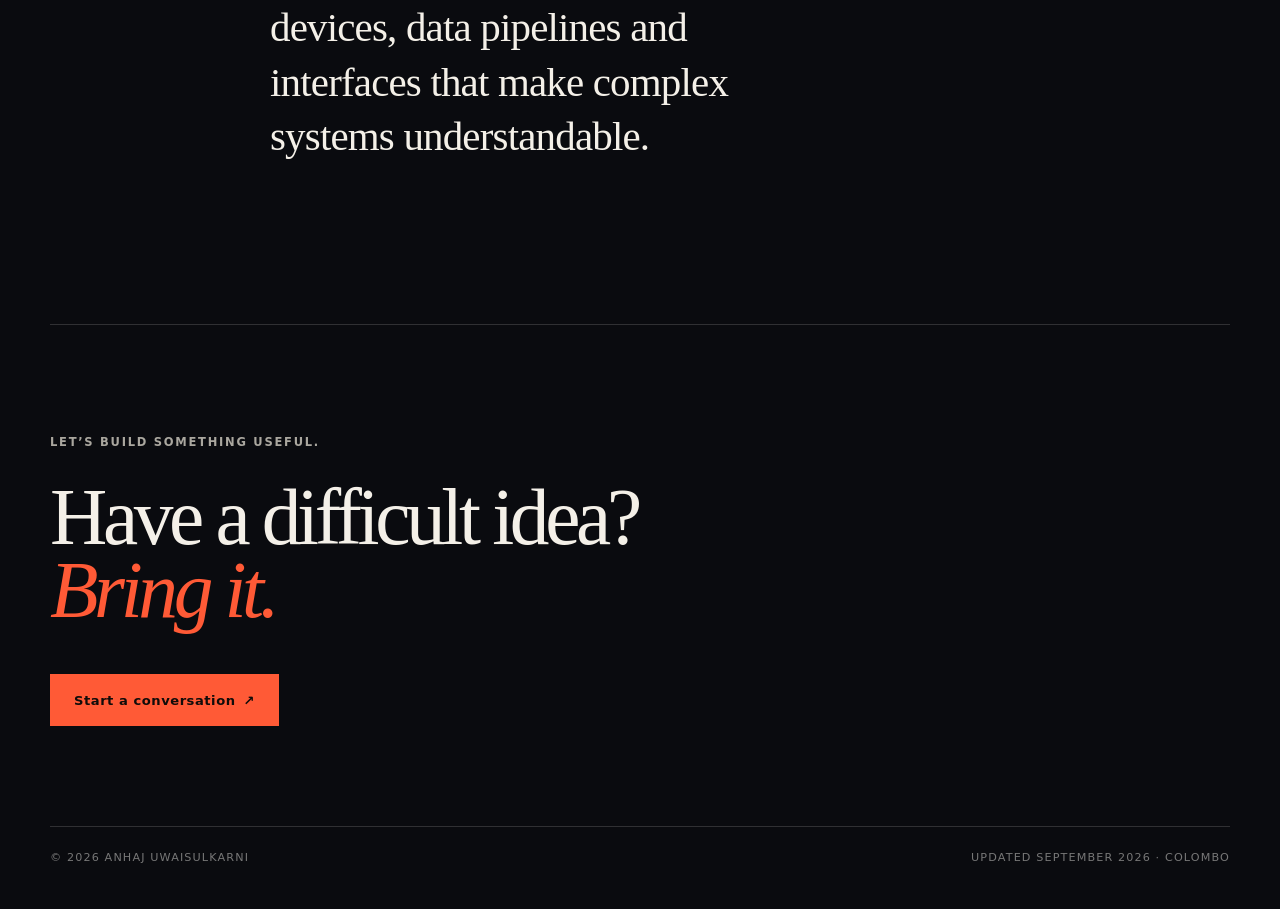
==== commit 08b2b321: "Expand profile with experience and education" ====
--- a/index.html
+++ b/index.html
@@ -5,7 +5,7 @@
   <meta name="viewport" content="width=device-width, initial-scale=1">
   <meta name="theme-color" content="#0a0b0f">
   <title>Anhaj Uwaisulkarni — AI &amp; Automation Engineer</title>
-  <meta name="description" content="Official profile of Anhaj Uwaisulkarni, an AI and automation engineer in Colombo, Sri Lanka building intelligent systems with Python, React, Next.js, IoT and computer vision.">
+  <meta name="description" content="Official profile of Anhaj Uwaisulkarni, an AI computer vision and full-stack engineer in Colombo, Sri Lanka building automation, IoT and scalable web systems.">
   <meta name="author" content="Anhaj Uwaisulkarni">
   <meta name="google-site-verification" content="zCnU9OCk_fcqYpSCaeYzzbgpjBy7YOB7BXO3yIOZjMI">
   <meta name="keywords" content="Anhaj Uwaisulkarni, Anhaj, AI engineer Sri Lanka, automation engineer Colombo, Python developer Sri Lanka, IoT developer, computer vision engineer, React developer, Next.js developer">
@@ -78,7 +78,7 @@
   padding-block: 78px 92px;
 }
 .hero-copy { min-width: 0; }
-.kicker, .section-number, .project-category, .article-card p, .footer-kicker {
+.kicker, .section-number, .project-category, .article-card p, .footer-kicker, .eyebrow {
   text-transform: uppercase;
   letter-spacing: .15em;
   font-weight: 750;
@@ -122,6 +122,33 @@
 .circle-link { width: 52px; height: 52px; border: 1px solid var(--line); border-radius: 50%; display: grid; place-items: center; font-size: 1.2rem; transition: color .2s ease, border-color .2s ease, transform .2s ease; }
 .circle-link:hover { color: var(--acid); border-color: var(--acid); transform: rotate(8deg); }
 
+.experience-grid { display: grid; grid-template-columns: 220px 1fr; }
+.experience-aside { padding-right: 42px; }
+.experience-aside p { color: var(--muted); font-size: .84rem; line-height: 1.7; }
+.experience-aside strong { display: block; margin-bottom: 12px; color: var(--ink); font: 400 2.6rem/1 Georgia, serif; }
+.timeline { border-top: 1px solid var(--line); }
+.role { display: grid; grid-template-columns: 155px 1fr; gap: 28px; padding: 34px 0; border-bottom: 1px solid var(--line); }
+.role time { color: var(--muted); font: 700 .68rem/1.5 ui-monospace, monospace; letter-spacing: .08em; text-transform: uppercase; }
+.role-company { margin-bottom: 6px; color: var(--accent); font-size: .72rem; font-weight: 800; letter-spacing: .12em; text-transform: uppercase; }
+.role h3 { margin-bottom: 10px; font: 400 clamp(1.45rem, 2.4vw, 2.1rem)/1.1 Georgia, serif; letter-spacing: -.025em; }
+.role-summary { max-width: 720px; margin: 0; color: var(--muted); line-height: 1.7; }
+.role-now { display: inline-flex; align-items: center; gap: 7px; margin-left: 9px; color: var(--acid); font: 800 .61rem/1 ui-sans-serif, sans-serif; letter-spacing: .1em; text-transform: uppercase; }
+.role-now::before { content: ""; width: 6px; height: 6px; border-radius: 50%; background: currentColor; }
+
+.credentials-grid { display: grid; grid-template-columns: 1.15fr .85fr; gap: 80px; margin-left: 220px; }
+.education-list { border-top: 1px solid var(--line); }
+.education-item { display: grid; grid-template-columns: 92px 1fr; gap: 24px; padding: 25px 0; border-bottom: 1px solid var(--line); }
+.education-item time { color: var(--muted); font: 700 .67rem/1.5 ui-monospace, monospace; }
+.education-item h3 { margin-bottom: 7px; font: 400 1.3rem/1.25 Georgia, serif; }
+.education-item p { margin: 0; color: var(--muted); font-size: .82rem; line-height: 1.55; }
+.credential-panel { padding: 30px; background: var(--surface); }
+.credential-panel + .credential-panel { margin-top: 16px; }
+.eyebrow { margin-bottom: 20px; color: var(--accent); }
+.credential-list { margin: 0; padding: 0; list-style: none; }
+.credential-list li { padding: 12px 0; border-top: 1px solid var(--line); color: #cbc7bf; font-size: .84rem; line-height: 1.45; }
+.language-list { display: flex; flex-wrap: wrap; gap: 8px; margin: 0; padding: 0; list-style: none; }
+.language-list li { padding: 8px 11px; border: 1px solid var(--line); color: #cbc7bf; font-size: .7rem; letter-spacing: .07em; text-transform: uppercase; }
+
 .writing { display: grid; grid-template-columns: .8fr 1.2fr; gap: 80px; }
 .section-heading.compact { display: block; margin-bottom: 0; }
 .section-heading.compact h2 { margin-block: 32px; }
@@ -159,6 +186,9 @@
   .circle-link { display: none; }
   .writing { grid-template-columns: 1fr; gap: 48px; }
   .about-grid { margin-left: 0; grid-template-columns: 1fr; gap: 38px; }
+  .experience-grid { grid-template-columns: 1fr; gap: 28px; }
+  .experience-aside { padding-right: 0; max-width: 430px; }
+  .credentials-grid { margin-left: 0; grid-template-columns: 1fr; gap: 38px; }
 }
 
 @media (max-width: 520px) {
@@ -166,6 +196,8 @@
   .hero-actions { align-items: flex-start; flex-direction: column; }
   .project { grid-template-columns: 1fr; }
   .project-index { margin-bottom: -10px; }
+  .role { grid-template-columns: 1fr; gap: 11px; }
+  .education-item { grid-template-columns: 1fr; gap: 8px; }
   .marquee div { justify-content: flex-start; }
   .footer-bottom { flex-direction: column; gap: 8px; }
 }
@@ -188,10 +220,17 @@
         "familyName": "Uwaisulkarni",
         "url": "https://anhaj0.github.io/",
         "image": "https://anhaj0.github.io/anhaj-uwaisulkarni.png",
-        "jobTitle": "AI & Automation Engineer",
-        "description": "AI and automation engineer in Colombo, Sri Lanka building intelligent systems with Python, React, Next.js, IoT and computer vision.",
+        "jobTitle": "AI Computer Vision Engineer",
+        "email": "mailto:anhaj02003@gmail.com",
+        "description": "AI computer vision and full-stack engineer in Colombo, Sri Lanka building automation, IoT and scalable web systems.",
         "homeLocation": { "@type": "Place", "name": "Colombo, Sri Lanka" },
-        "knowsAbout": ["Artificial intelligence", "Automation", "Python", "Computer vision", "Internet of Things", "React", "Next.js", "Embedded systems"],
+        "worksFor": { "@type": "Organization", "name": "EVOQ" },
+        "affiliation": [
+          { "@type": "CollegeOrUniversity", "name": "Coventry University" },
+          { "@type": "CollegeOrUniversity", "name": "National Institute of Business Management, Sri Lanka" }
+        ],
+        "knowsLanguage": ["Tamil", "English", "Sinhala"],
+        "knowsAbout": ["Artificial intelligence", "Workflow automation", "Python", "Computer vision", "Internet of Things", "React", "Next.js", "Laravel", "Selenium", "Flutter"],
         "sameAs": [
           "https://lk.linkedin.com/in/anhaj-uwaisulkarni",
           "https://github.com/Anhaj0",
@@ -204,7 +243,7 @@
         "@id": "https://anhaj0.github.io/#profile-page",
         "url": "https://anhaj0.github.io/",
         "name": "Anhaj Uwaisulkarni — Official Profile",
-        "dateModified": "2026-08-09",
+        "dateModified": "2026-09-01",
         "mainEntity": { "@id": "https://anhaj0.github.io/#person" }
       }
     ]
@@ -217,20 +256,21 @@
       <a class="wordmark" href="#top" aria-label="Anhaj Uwaisulkarni, home">AU<span>.</span></a>
       <nav aria-label="Main navigation">
         <a href="#work">Work</a>
+        <a href="#experience">Experience</a>
         <a href="#writing">Writing</a>
         <a href="#about">About</a>
       </nav>
-      <a class="header-link" href="https://lk.linkedin.com/in/anhaj-uwaisulkarni">Connect <span aria-hidden="true">↗</span></a>
+      <a class="header-link" href="mailto:anhaj02003@gmail.com">Contact <span aria-hidden="true">↗</span></a>
     </header>
 
     <section class="hero shell" id="top">
       <div class="hero-copy">
-        <p class="kicker"><span></span> Colombo, Sri Lanka</p>
+        <p class="kicker"><span></span> AI Computer Vision Engineer · Colombo</p>
         <h1>Anhaj<br><em>Uwaisulkarni</em></h1>
-        <p class="hero-intro">AI &amp; Automation Engineer building practical intelligent systems—from embedded hardware and computer vision to Python services and modern web applications.</p>
+        <p class="hero-intro">Full-stack engineer building practical intelligent systems—from computer vision and workflow automation to connected hardware and scalable web applications.</p>
         <div class="hero-actions">
           <a class="button primary" href="#work">Explore selected work</a>
-          <a class="button text-link" href="https://github.com/Anhaj0">GitHub <span aria-hidden="true">↗</span></a>
+          <a class="button text-link" href="https://github.com/Anhaj0" rel="me">GitHub <span aria-hidden="true">↗</span></a>
         </div>
       </div>
       <div class="portrait-wrap">
@@ -289,9 +329,79 @@
       </div>
     </section>
 
+    <section class="section shell" id="experience">
+      <div class="section-heading">
+        <p class="section-number">02 / Experience</p>
+        <h2>From prototypes to<br><em>production systems.</em></h2>
+      </div>
+      <div class="experience-grid">
+        <aside class="experience-aside">
+          <p><strong>6 roles</strong>across AI vision, commercial web platforms, public-sector software and automation.</p>
+        </aside>
+        <div class="timeline">
+          <article class="role">
+            <time datetime="2026-05">May 2026 — Present</time>
+            <div><p class="role-company">EVOQ <span class="role-now">Now</span></p><h3>AI Computer Vision Engineer</h3><p class="role-summary">Developing Python-based vision applications for IoT and robotics, alongside full-stack Flutter products and cross-functional computer vision work.</p></div>
+          </article>
+          <article class="role">
+            <time datetime="2025-10">Oct 2025 — Present</time>
+            <div><p class="role-company">AstriX Digital Systems</p><h3>Freelance Full-Stack Developer</h3><p class="role-summary">Architecting web applications and learning platforms with React, Next.js, Python automation, AI integrations and scalable cloud infrastructure.</p></div>
+          </article>
+          <article class="role">
+            <time datetime="2026-02">Feb — May 2026</time>
+            <div><p class="role-company">Ransh Innovations</p><h3>Prompt Engineer</h3><p class="role-summary">Designed and refined prompts for reliable AI-assisted workflows and product experiences.</p></div>
+          </article>
+          <article class="role">
+            <time datetime="2025-08">Aug 2025 — May 2026</time>
+            <div><p class="role-company">True Kids Concept Store</p><h3>Shopify Developer &amp; Web Manager</h3><p class="role-summary">Redesigned and managed the storefront using Shopify Liquid, HTML and CSS while improving technical SEO, layout and product discovery.</p></div>
+          </article>
+          <article class="role">
+            <time datetime="2025-11">Nov 2025 — Jan 2026</time>
+            <div><p class="role-company">ICTA Sri Lanka</p><h3>Software Engineer · Project Basis</h3><p class="role-summary">Delivered fixes and workflow improvements for the Ministry of Health’s Health Atlas using Laravel, PHP, Blade, Eloquent and supporting APIs.</p></div>
+          </article>
+          <article class="role">
+            <time datetime="2025-06">Jun — Dec 2025</time>
+            <div><p class="role-company">Jadetimes Media</p><h3>Web Development Intern</h3><p class="role-summary">Led development of Jadetimes International Journals and contributed to Jadetimes University, focusing on responsive delivery, performance and SEO.</p></div>
+          </article>
+        </div>
+      </div>
+    </section>
+
+    <section class="section shell" id="credentials">
+      <div class="section-heading">
+        <p class="section-number">03 / Education</p>
+        <h2>Learning with<br><em>purpose.</em></h2>
+      </div>
+      <div class="credentials-grid">
+        <div class="education-list">
+          <article class="education-item"><time>2026—2028</time><div><h3>Coventry University</h3><p>BSc Computer Science with Applied AI</p></div></article>
+          <article class="education-item"><time>2025—2026</time><div><h3>NIBM Sri Lanka</h3><p>Higher National Diploma in Software Engineering</p></div></article>
+          <article class="education-item"><time>2023—2024</time><div><h3>NIBM Sri Lanka</h3><p>Diploma in Software Engineering</p></div></article>
+          <article class="education-item"><time>2025</time><div><h3>University of Colombo School of Computing</h3><p>Python Programming training program</p></div></article>
+          <article class="education-item"><time>2023</time><div><h3>Singapore University of Technology and Design</h3><p>Certificate in Programming</p></div></article>
+        </div>
+        <div>
+          <aside class="credential-panel">
+            <p class="eyebrow">Selected credentials</p>
+            <ul class="credential-list">
+              <li>AI Development with Python &amp; Flask</li>
+              <li>Mobile App Development with Flutter</li>
+              <li>Generative AI and its Impact on AI Development</li>
+              <li>Python, AI &amp; Data Visualization Applications</li>
+              <li>Website Development with WordPress</li>
+            </ul>
+          </aside>
+          <aside class="credential-panel">
+            <p class="eyebrow">Languages</p>
+            <ul class="language-list"><li>Tamil · Native</li><li>English · Full professional</li><li>Sinhala · Professional</li></ul>
+          </aside>
+        </div>
+      </div>
+    </section>
+
     <section class="section shell writing" id="writing">
       <div class="section-heading compact">
-        <p class="section-number">02 / Field notes</p>
+        <p class="section-number">04 / Field notes</p>
         <h2>Building in public.</h2>
         <p class="section-description">Technical case studies that document architecture, constraints and the decisions behind working systems.</p>
       </div>
@@ -311,17 +421,18 @@
 
     <section class="section shell about" id="about">
       <div class="section-heading">
-        <p class="section-number">03 / About</p>
+        <p class="section-number">05 / About</p>
         <h2>Curious by nature.<br><em>Practical by design.</em></h2>
       </div>
       <div class="about-grid">
-        <p class="about-lead">I’m Anhaj Uwaisulkarni, an AI and automation engineer and software engineering student based in Colombo. I enjoy working where code meets the physical world: intelligent agents, computer vision, connected devices, data pipelines and interfaces that make complex systems understandable.</p>
+        <p class="about-lead">I’m Anhaj Uwaisulkarni, an AI computer vision engineer and Computer Science with Applied AI student based in Colombo. I enjoy working where code meets the physical world: intelligent agents, connected devices, data pipelines and interfaces that make complex systems understandable.</p>
         <div class="about-detail">
           <p>My work spans Python automation, embedded AI, full-stack development and cloud-connected IoT. I publish technical breakdowns so others can see not only the result, but how the system was built.</p>
           <div class="profile-links" aria-label="Profiles">
-            <a href="https://lk.linkedin.com/in/anhaj-uwaisulkarni">LinkedIn<span>↗</span></a>
-            <a href="https://github.com/Anhaj0">GitHub<span>↗</span></a>
-            <a href="https://dev.to/anhaj0">DEV<span>↗</span></a>
+            <a href="mailto:anhaj02003@gmail.com">Email<span>↗</span></a>
+            <a href="https://lk.linkedin.com/in/anhaj-uwaisulkarni" rel="me">LinkedIn<span>↗</span></a>
+            <a href="https://github.com/Anhaj0" rel="me">GitHub<span>↗</span></a>
+            <a href="https://dev.to/anhaj0" rel="me">DEV<span>↗</span></a>
           </div>
         </div>
       </div>
@@ -332,9 +443,10 @@
         <p class="footer-kicker">Let’s build something useful.</p>
         <h2>Have a difficult idea?<br><em>Bring it.</em></h2>
       </div>
-      <a class="button primary" href="https://lk.linkedin.com/in/anhaj-uwaisulkarni">Start a conversation <span aria-hidden="true">↗</span></a>
-      <div class="footer-bottom"><p>© 2026 Anhaj Uwaisulkarni</p><p>AI · Automation · Software Engineering</p></div>
+      <a class="button primary" href="mailto:anhaj02003@gmail.com">Start a conversation <span aria-hidden="true">↗</span></a>
+      <div class="footer-bottom"><p>© 2026 Anhaj Uwaisulkarni</p><p>Updated September 2026 · Colombo</p></div>
     </footer>
   </main>
 </body>
 </html>
+
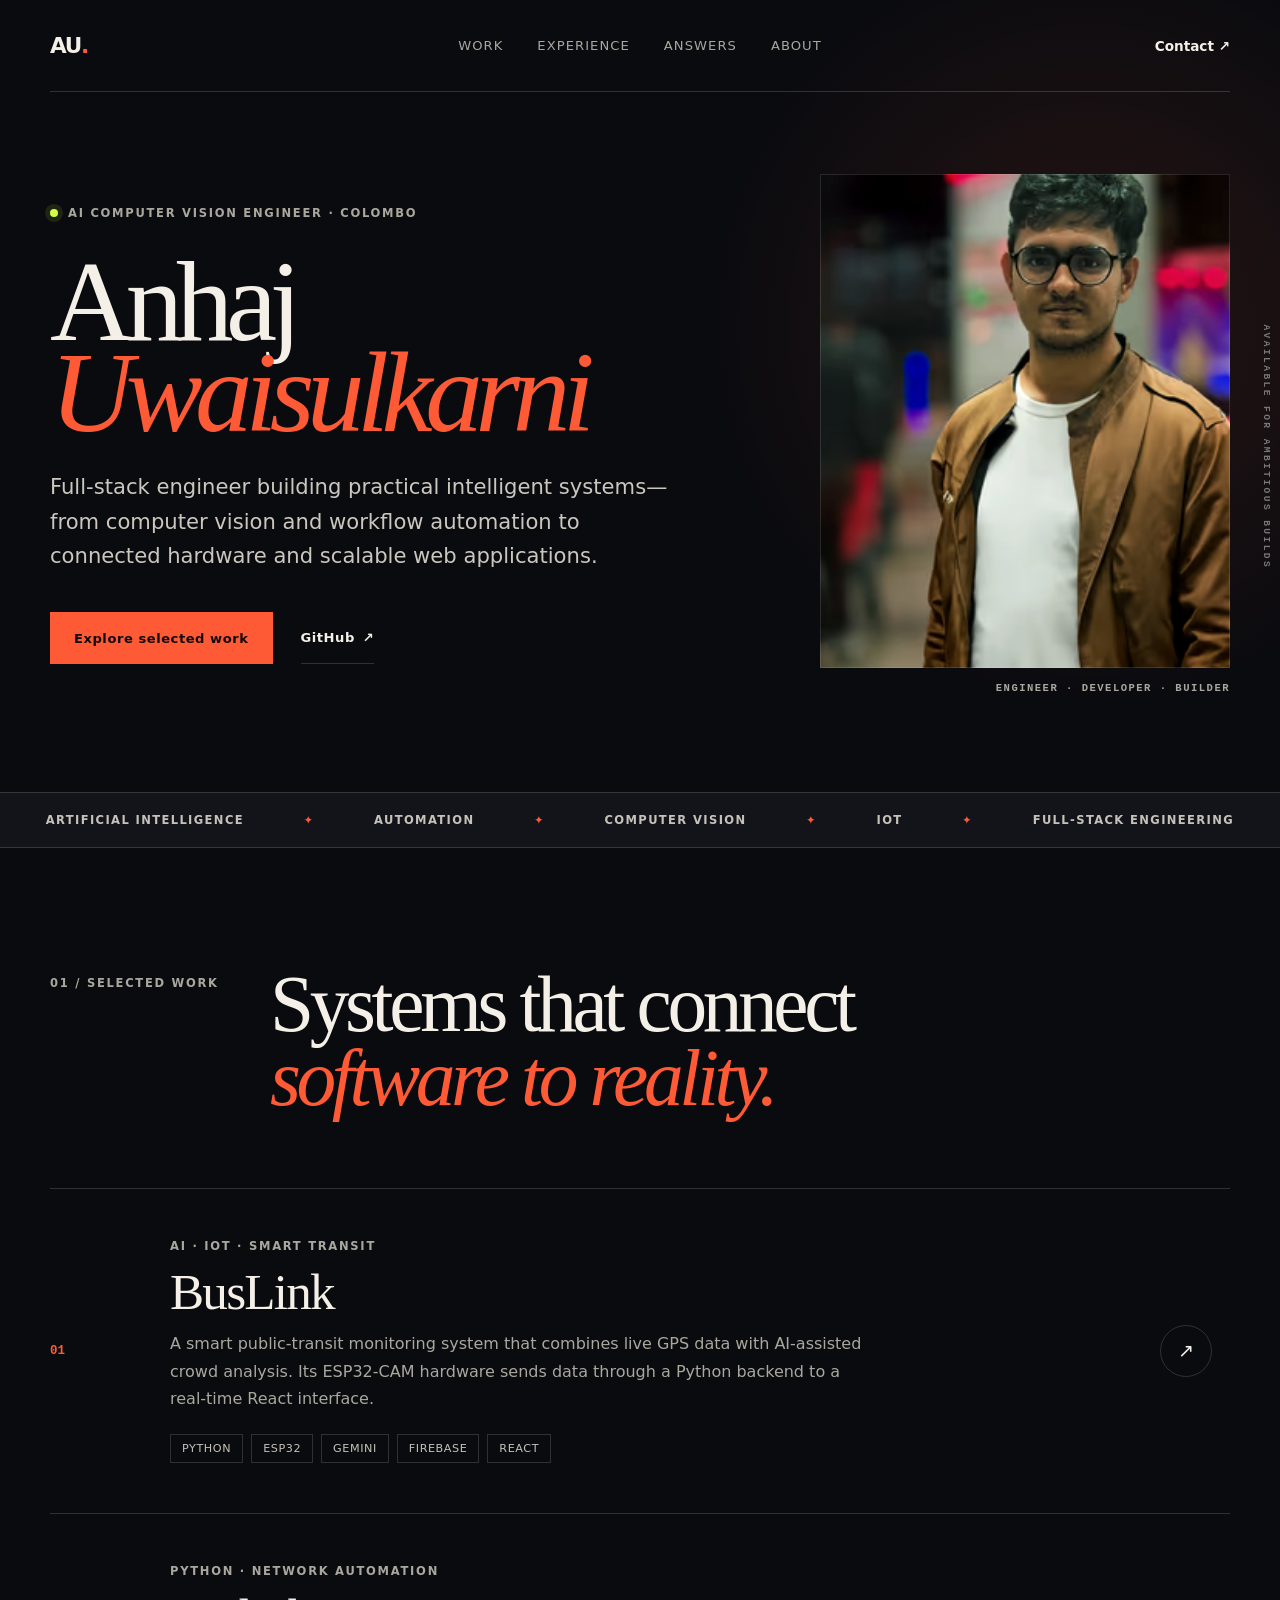
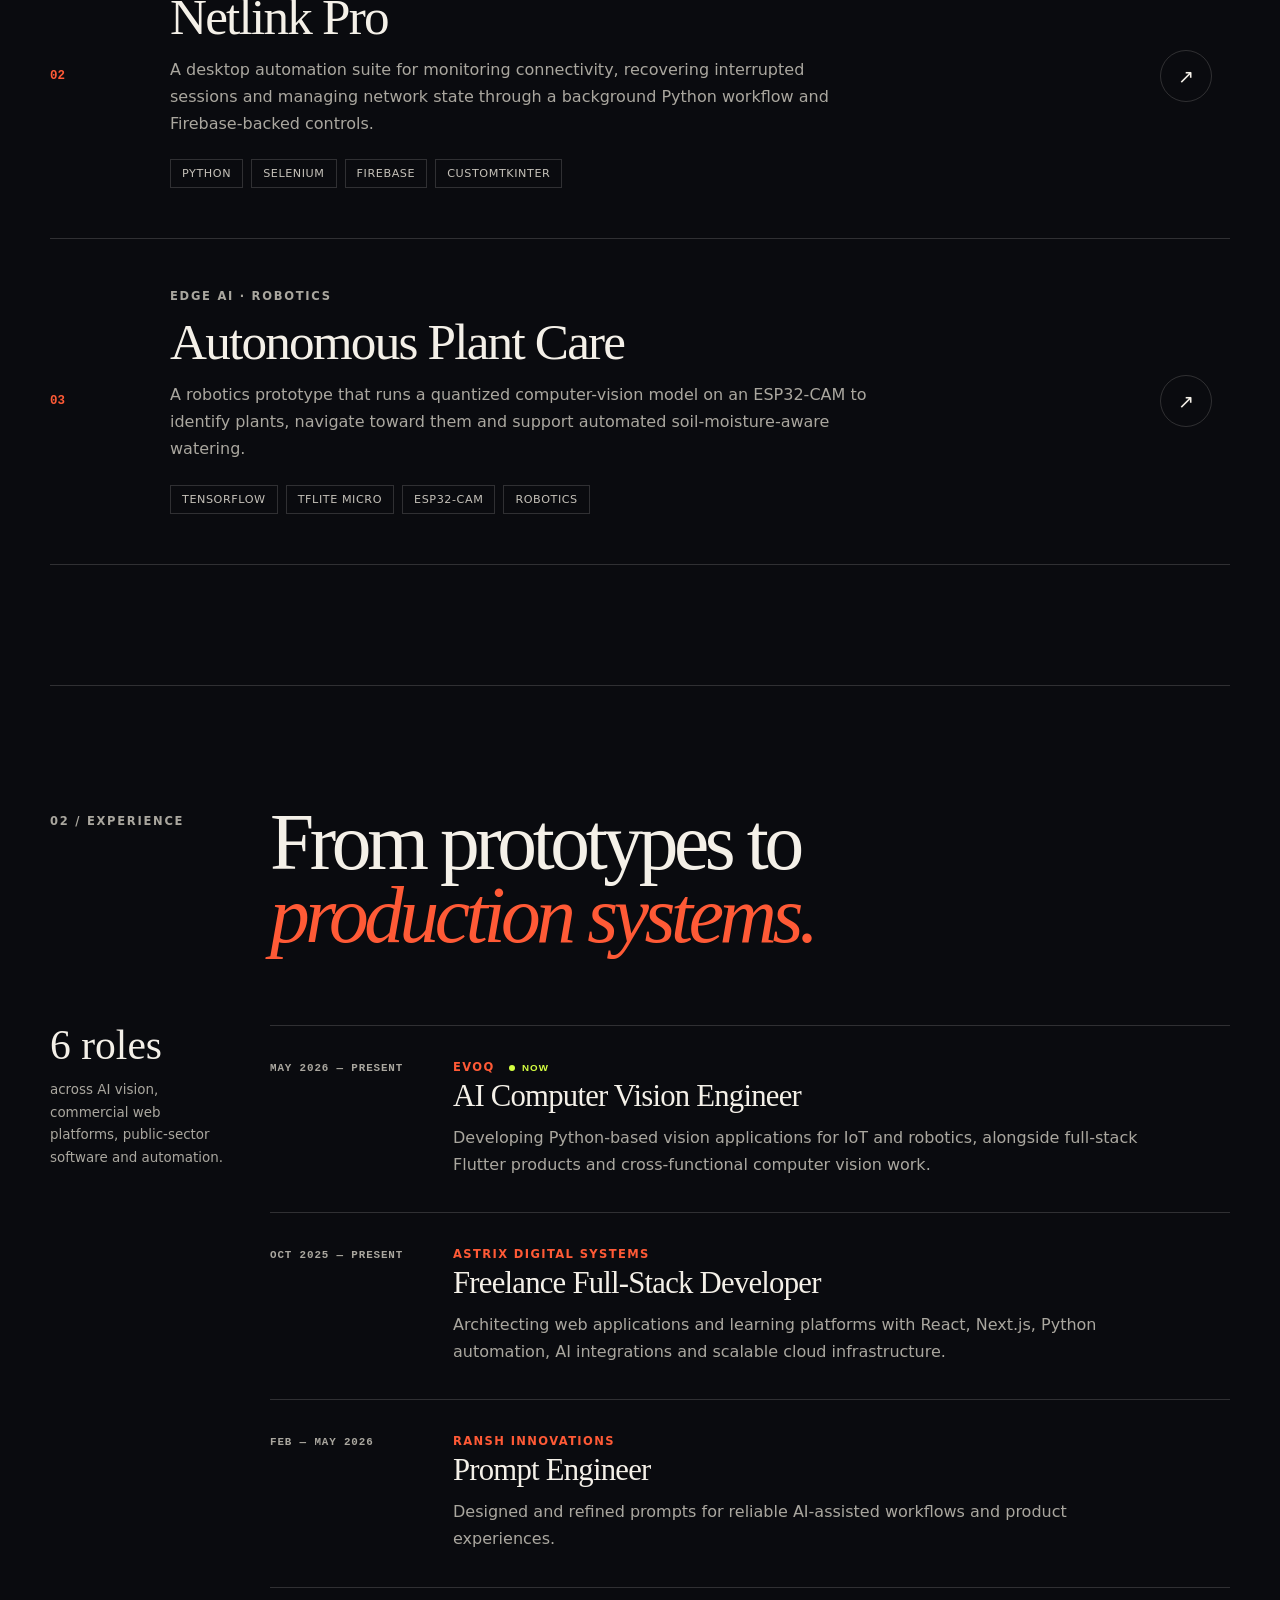
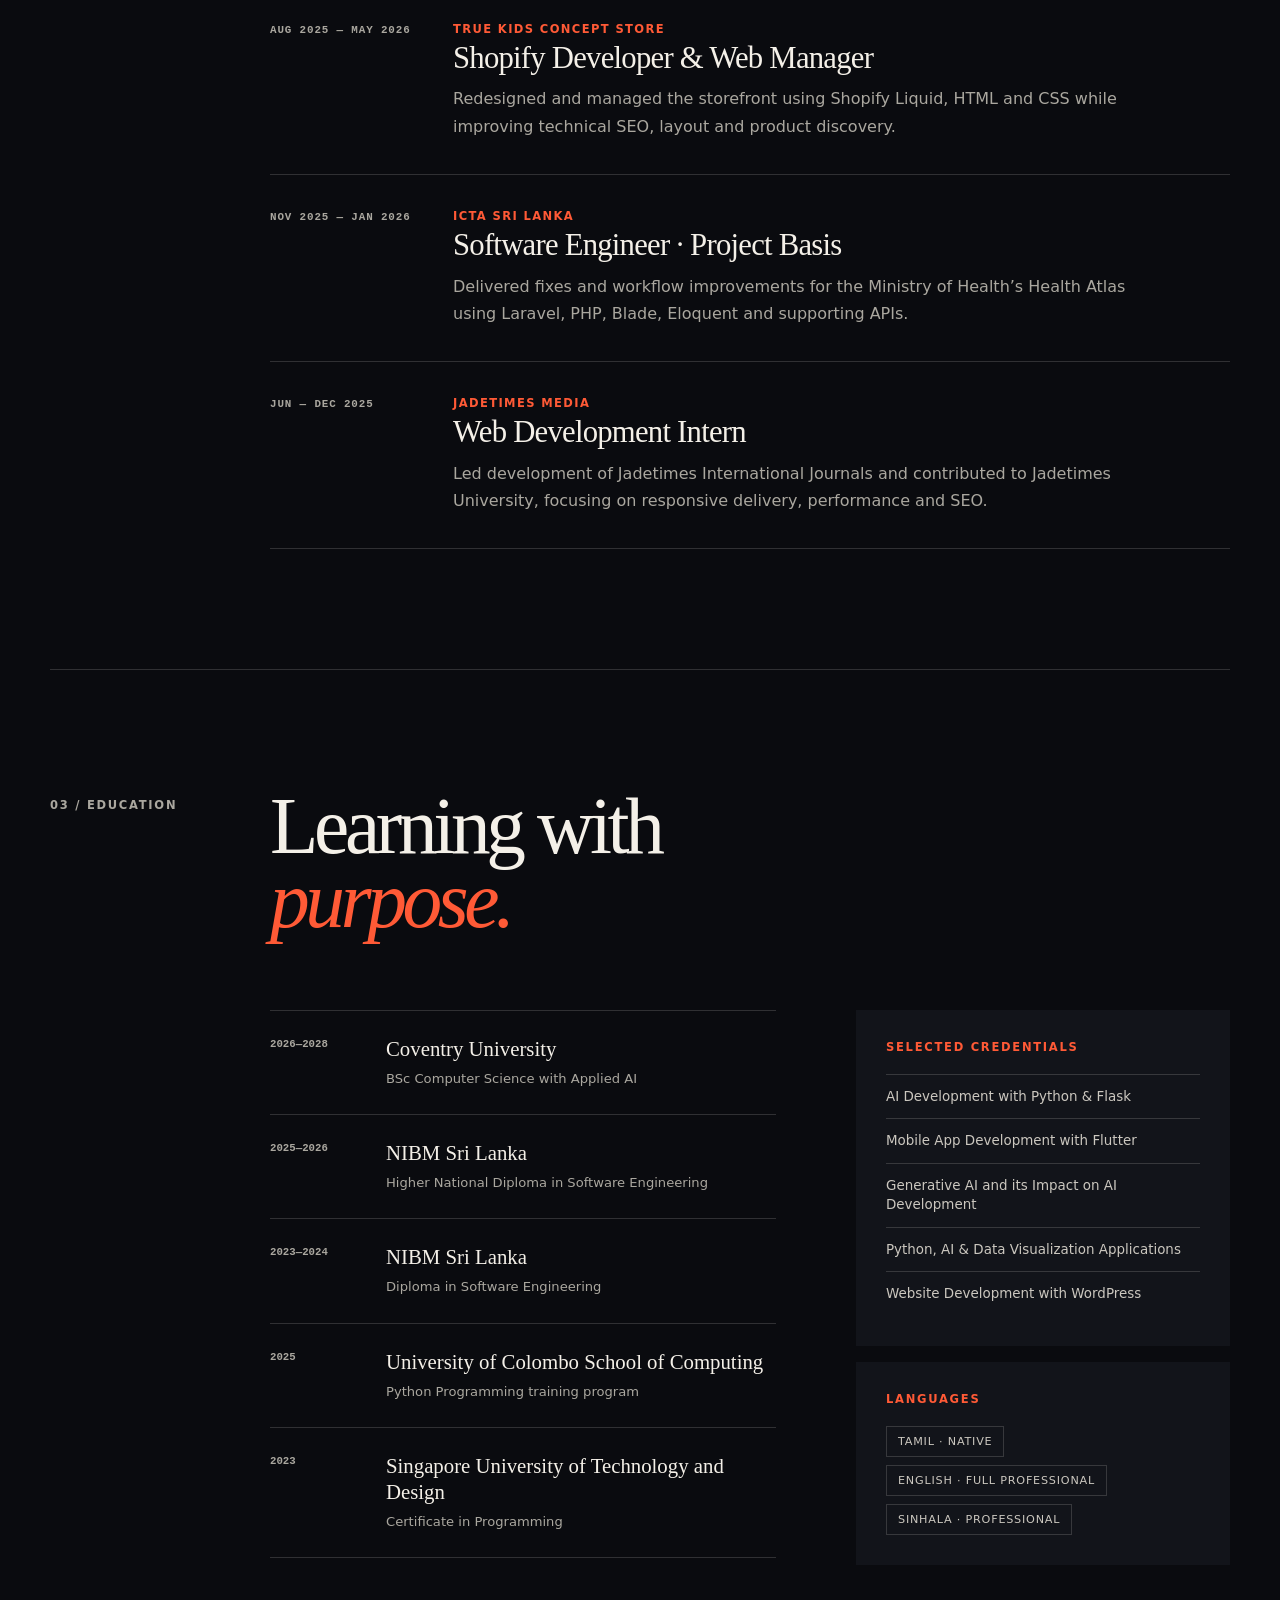
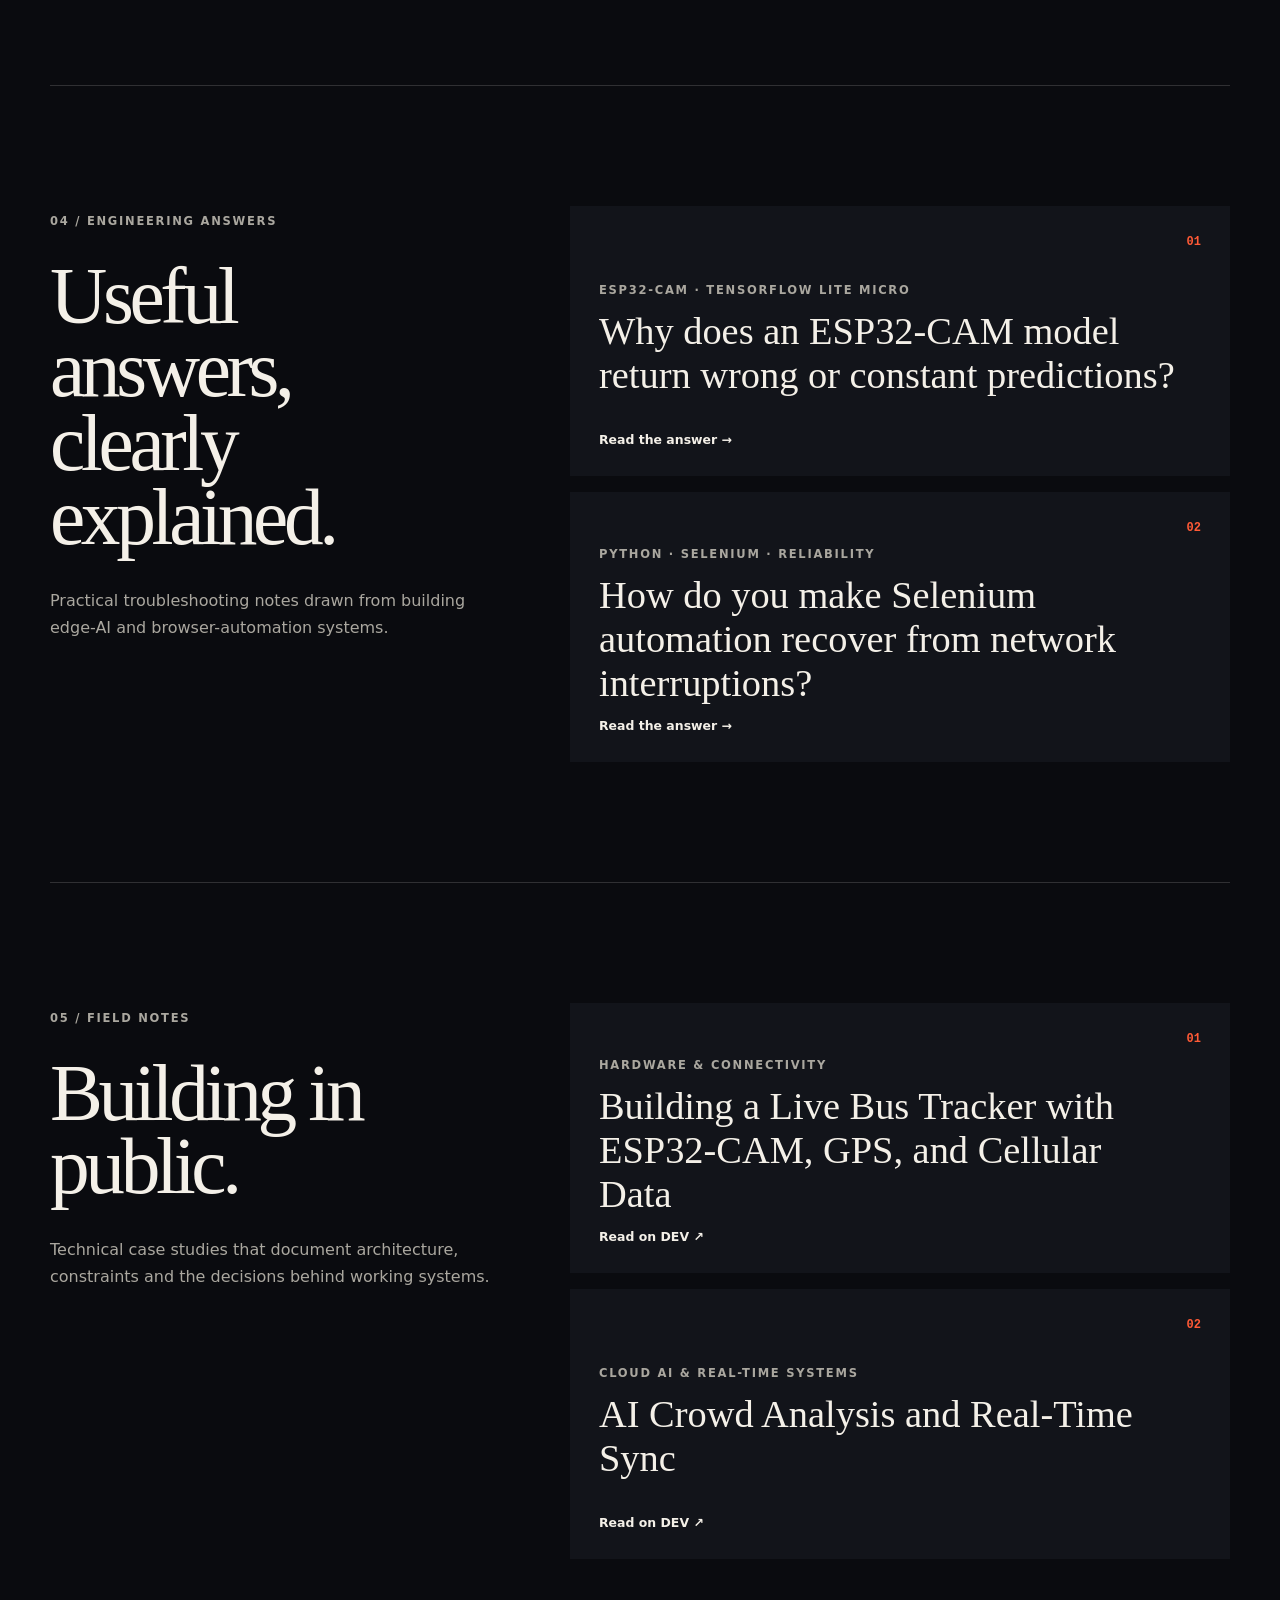
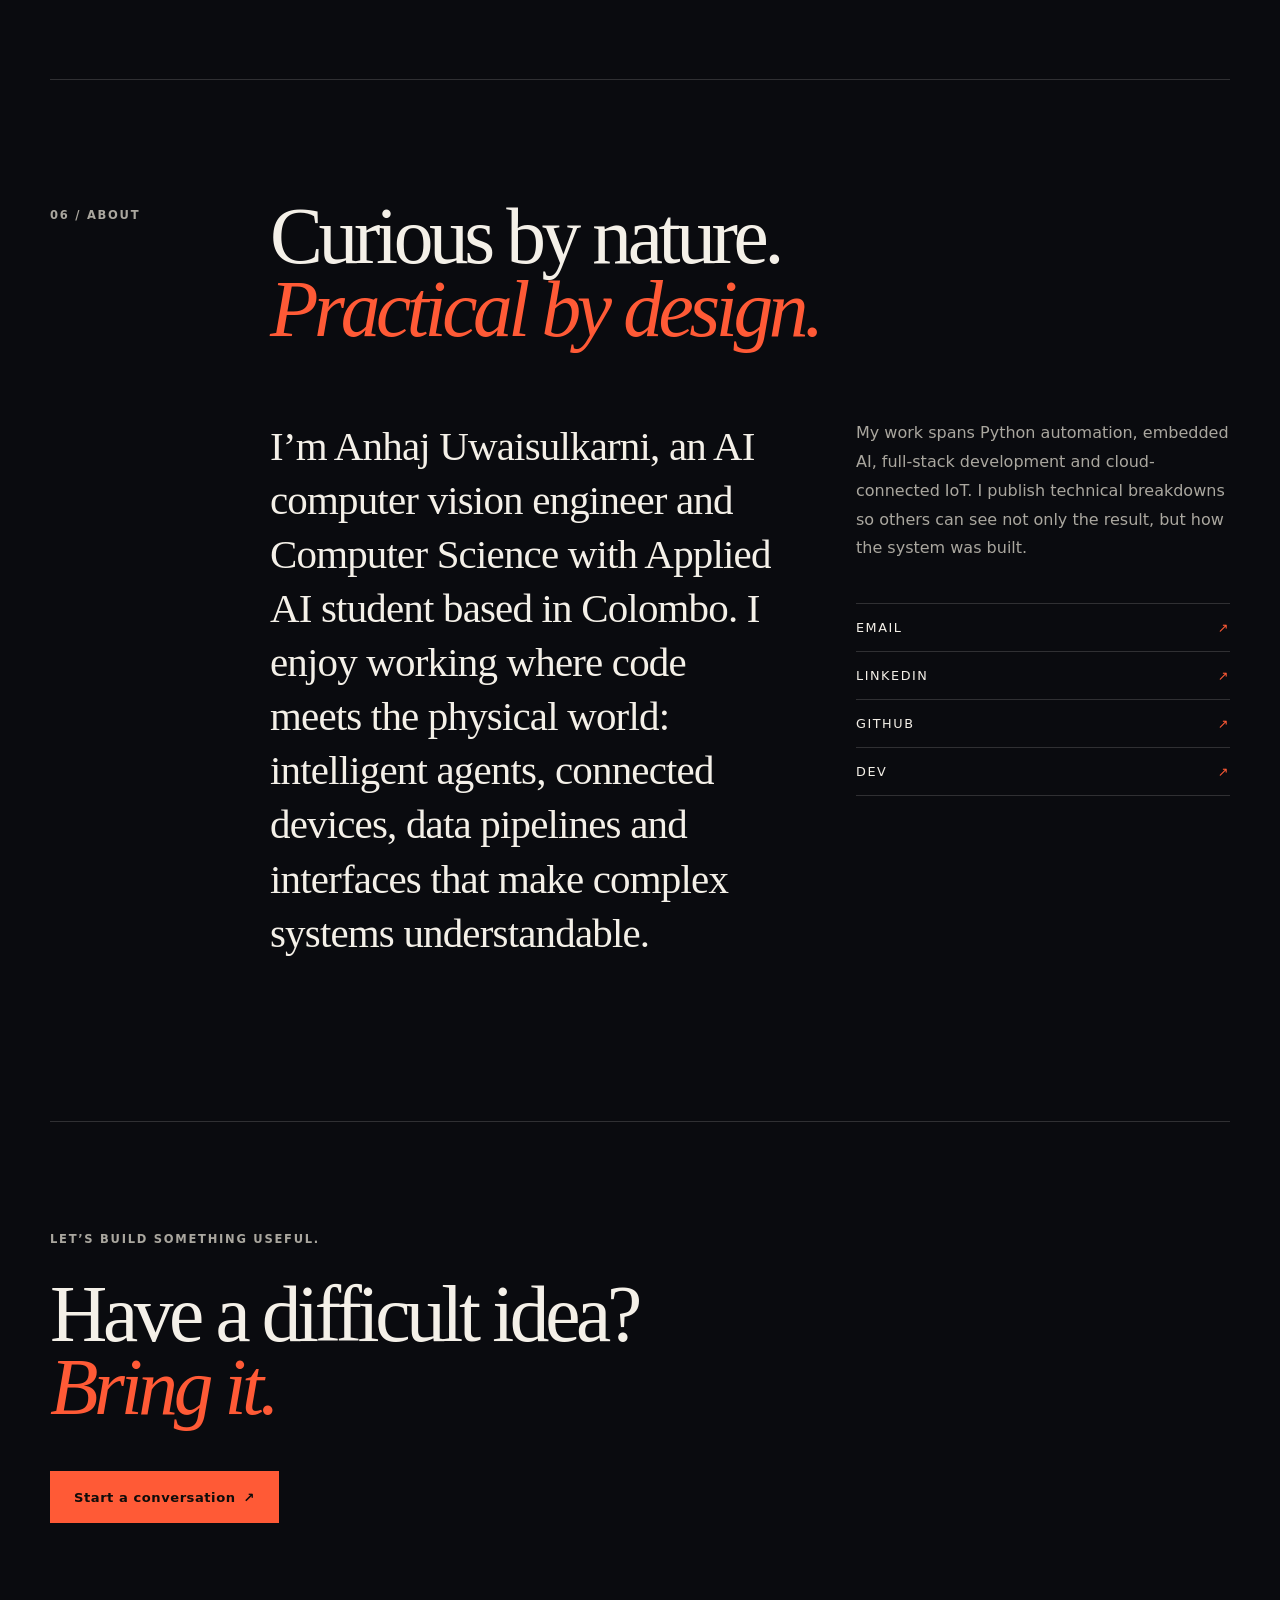
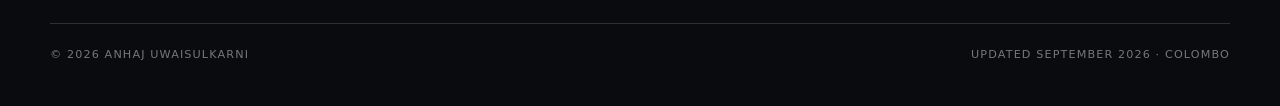
==== commit 58c63215: "Publish engineering answers for search visibility" ====
--- a/index.html
+++ b/index.html
@@ -257,7 +257,7 @@
       <nav aria-label="Main navigation">
         <a href="#work">Work</a>
         <a href="#experience">Experience</a>
-        <a href="#writing">Writing</a>
+        <a href="#answers">Answers</a>
         <a href="#about">About</a>
       </nav>
       <a class="header-link" href="mailto:anhaj02003@gmail.com">Contact <span aria-hidden="true">↗</span></a>
@@ -399,9 +399,29 @@
       </div>
     </section>
 
+    <section class="section shell writing" id="answers">
+      <div class="section-heading compact">
+        <p class="section-number">04 / Engineering answers</p>
+        <h2>Useful answers, clearly explained.</h2>
+        <p class="section-description">Practical troubleshooting notes drawn from building edge-AI and browser-automation systems.</p>
+      </div>
+      <div class="article-grid">
+        <a class="article-card" href="/answers/esp32-cam-tflite-predictions.html">
+          <span class="article-count">01</span>
+          <div><p>ESP32-CAM · TensorFlow Lite Micro</p><h3>Why does an ESP32-CAM model return wrong or constant predictions?</h3></div>
+          <span class="read-more">Read the answer →</span>
+        </a>
+        <a class="article-card" href="/answers/reliable-python-selenium-automation.html">
+          <span class="article-count">02</span>
+          <div><p>Python · Selenium · Reliability</p><h3>How do you make Selenium automation recover from network interruptions?</h3></div>
+          <span class="read-more">Read the answer →</span>
+        </a>
+      </div>
+    </section>
+
     <section class="section shell writing" id="writing">
       <div class="section-heading compact">
-        <p class="section-number">04 / Field notes</p>
+        <p class="section-number">05 / Field notes</p>
         <h2>Building in public.</h2>
         <p class="section-description">Technical case studies that document architecture, constraints and the decisions behind working systems.</p>
       </div>
@@ -421,7 +441,7 @@
 
     <section class="section shell about" id="about">
       <div class="section-heading">
-        <p class="section-number">05 / About</p>
+        <p class="section-number">06 / About</p>
         <h2>Curious by nature.<br><em>Practical by design.</em></h2>
       </div>
       <div class="about-grid">
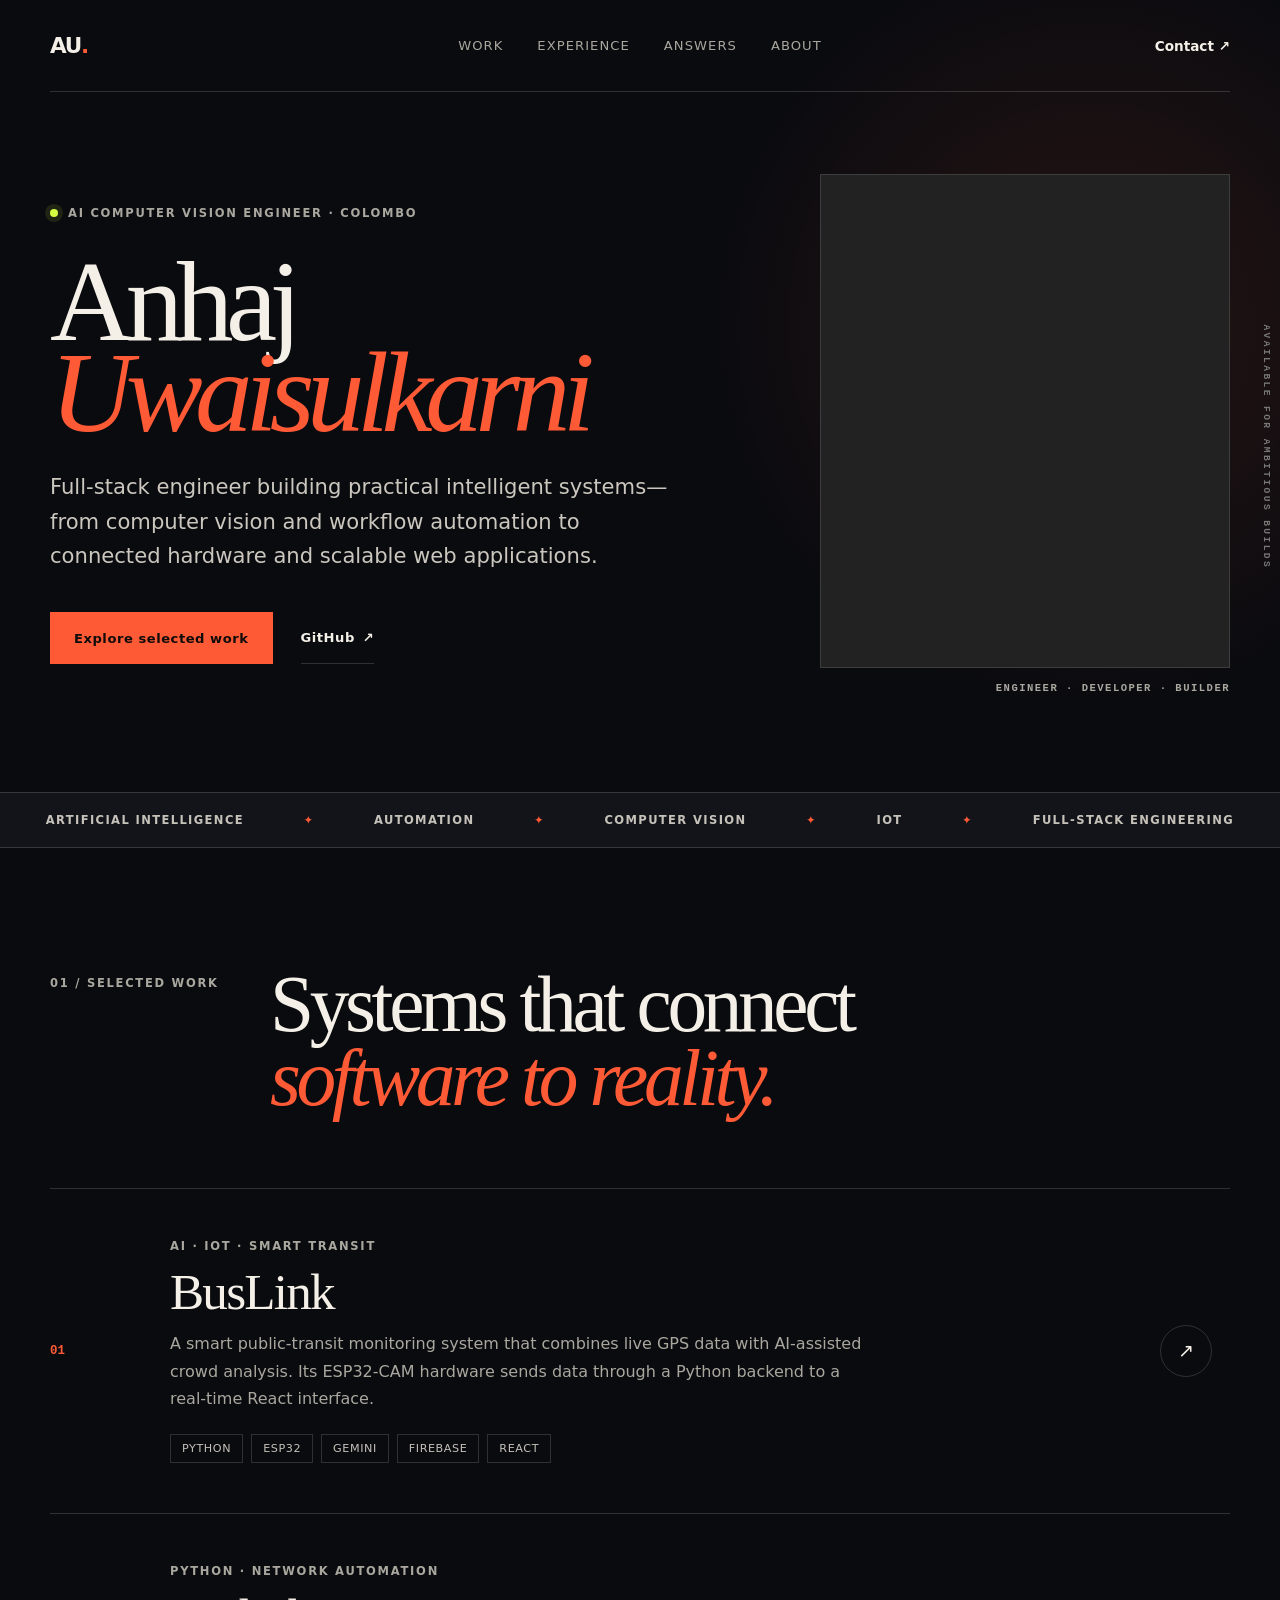
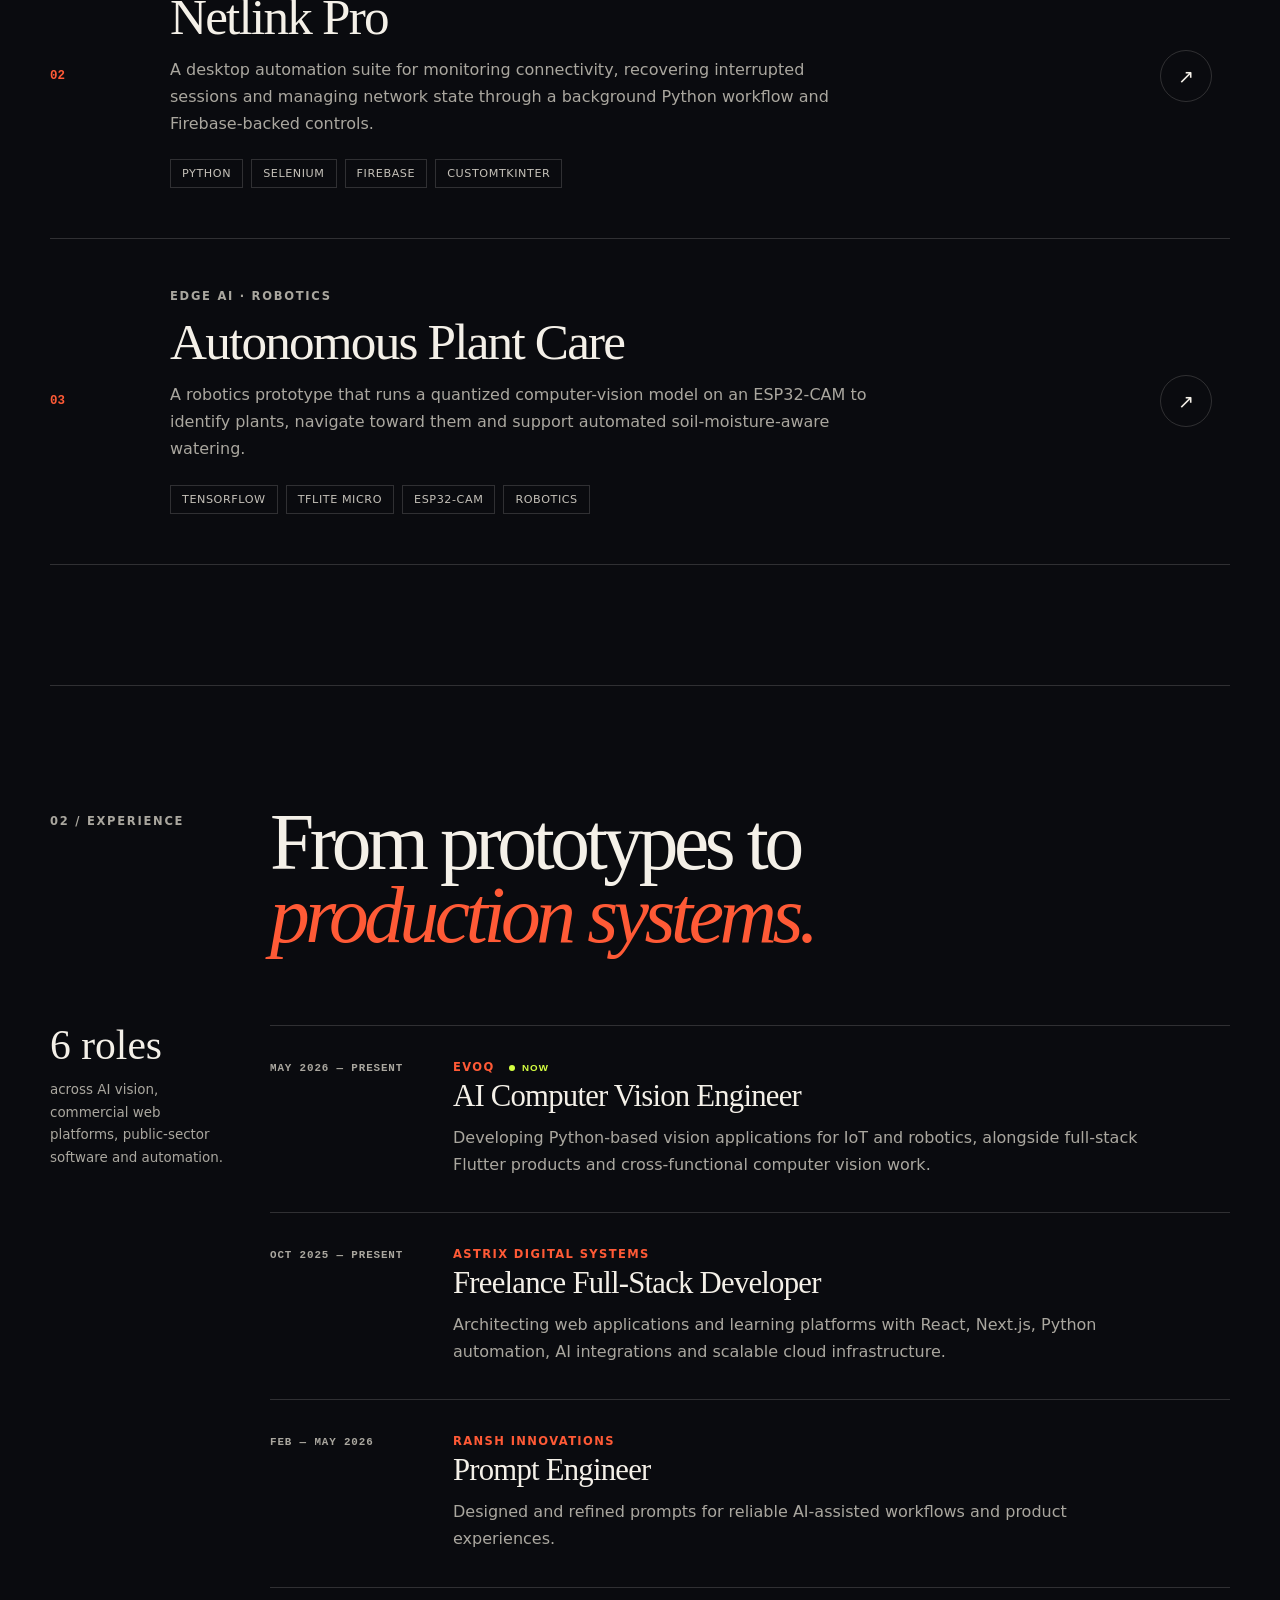
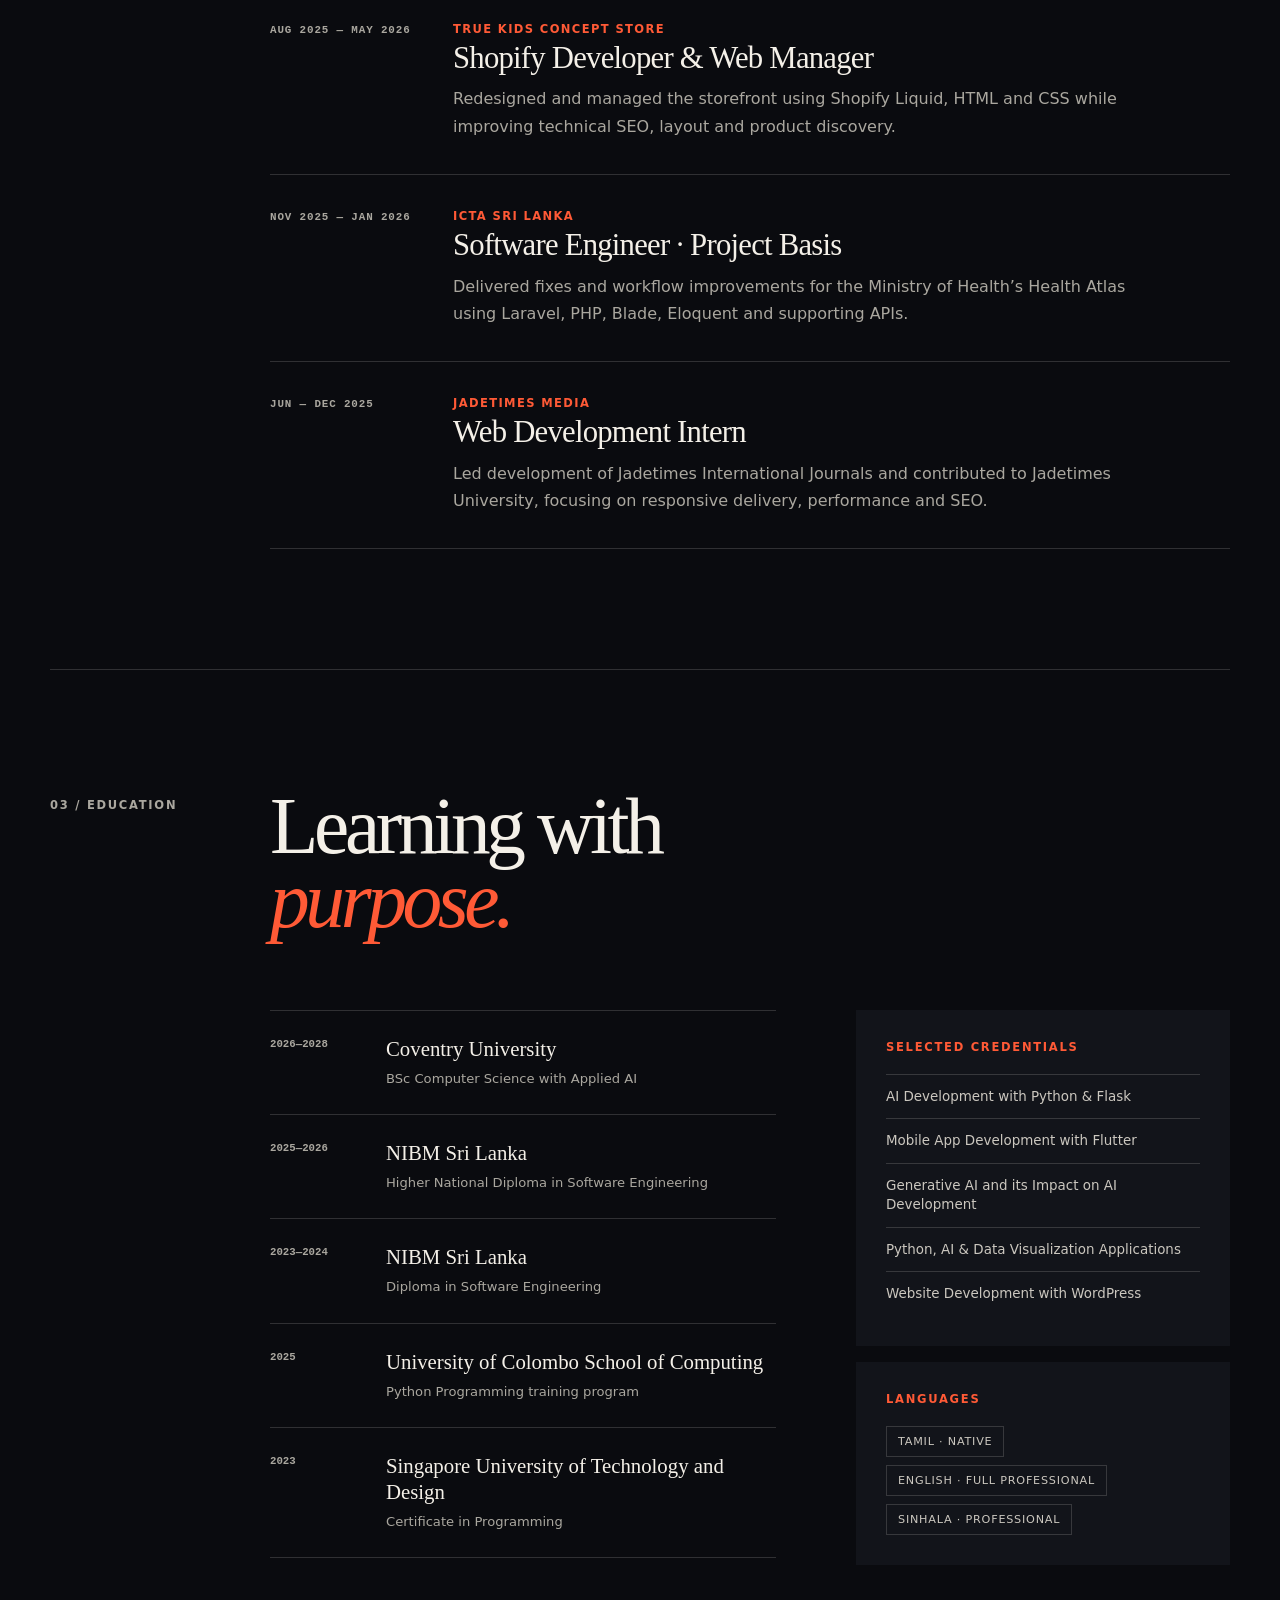
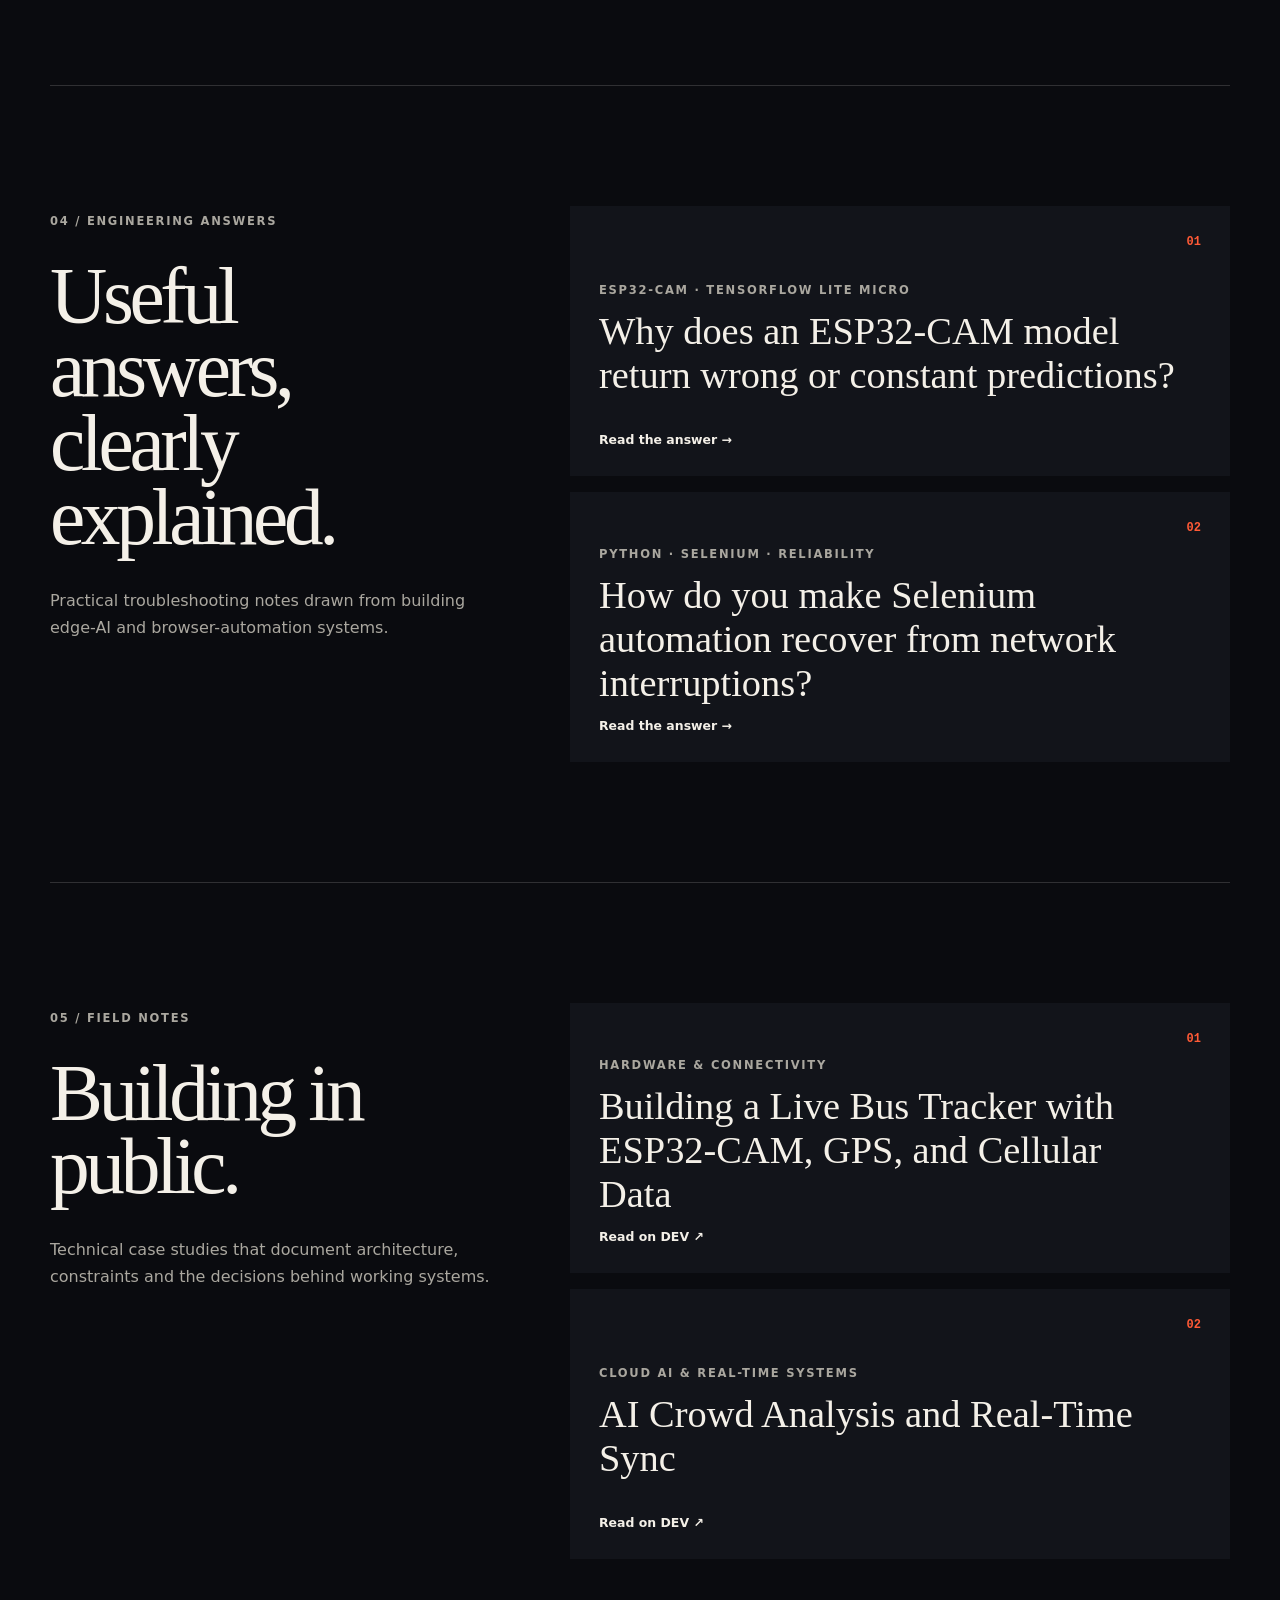
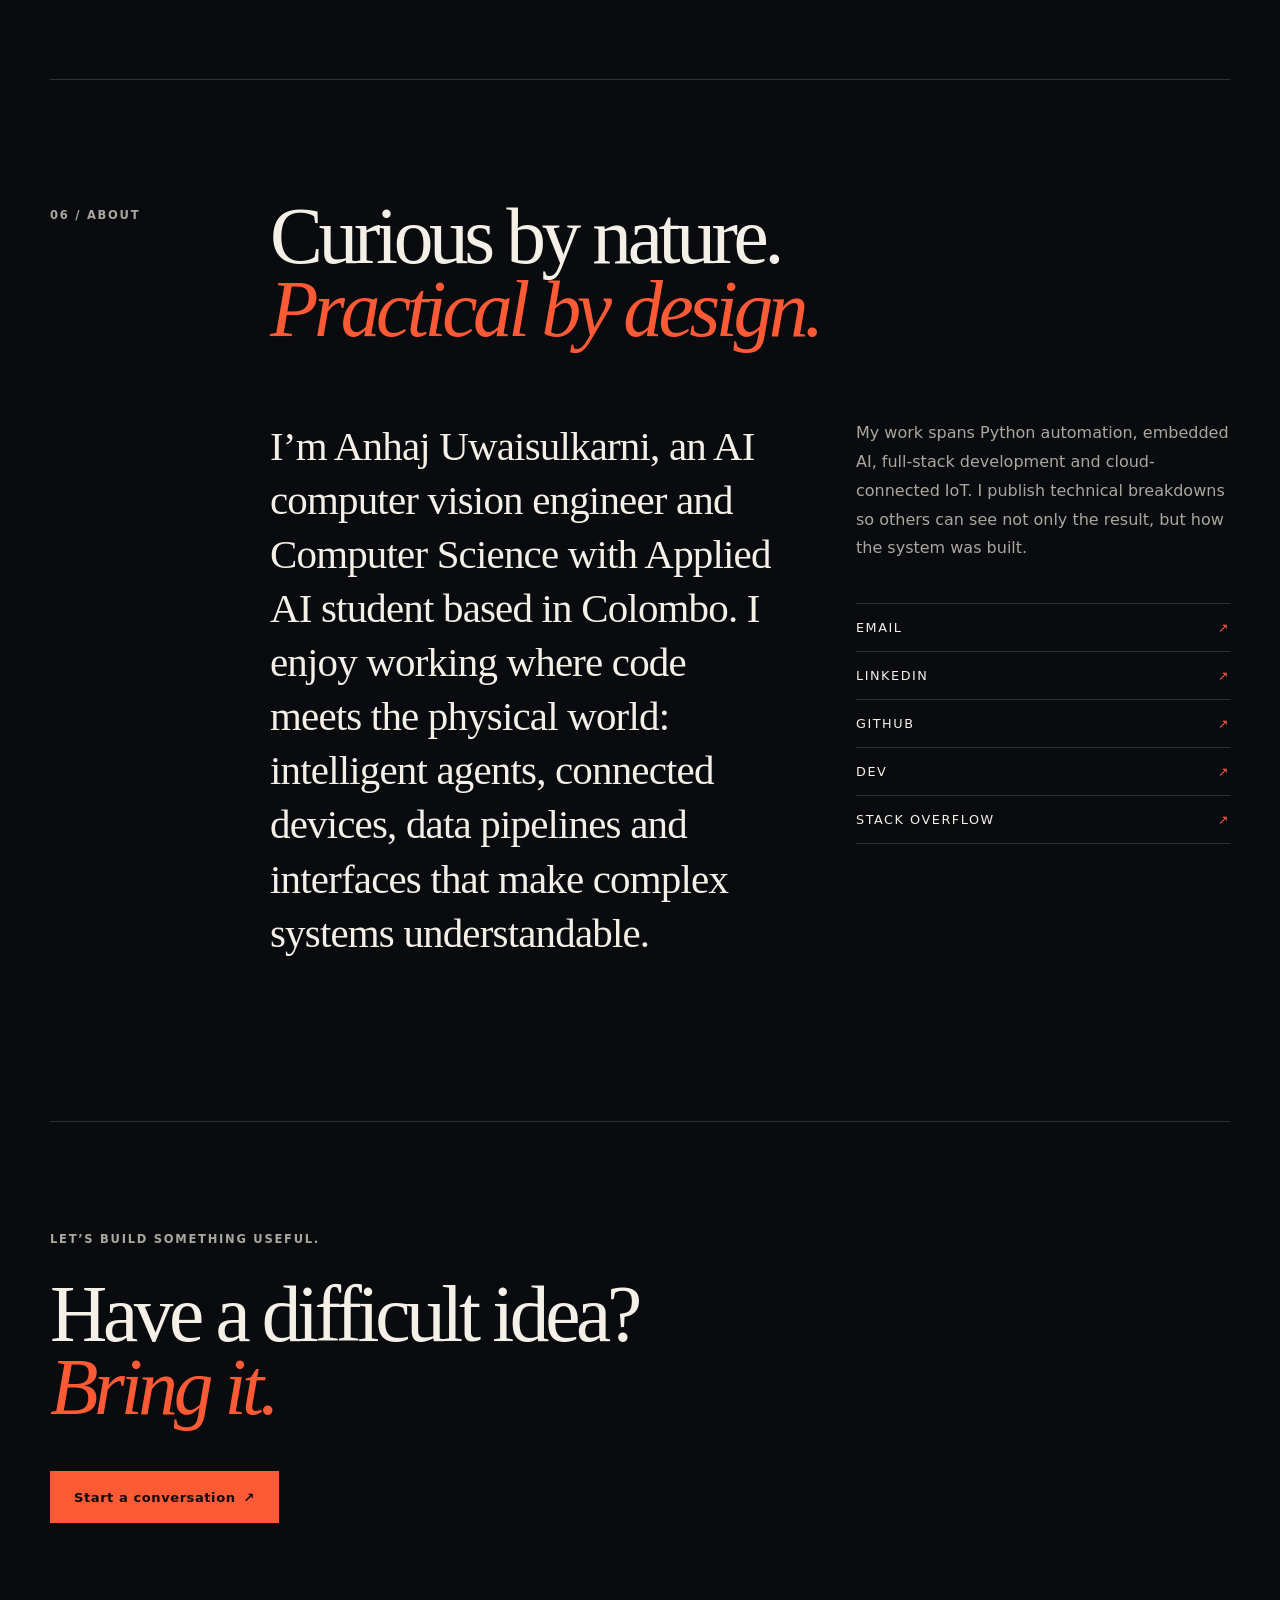
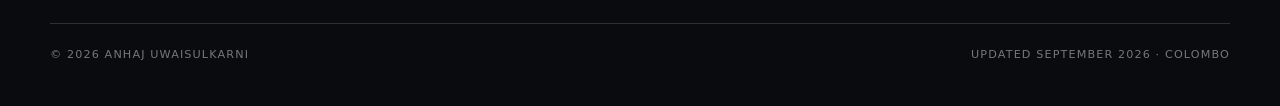
==== commit 2849c25a: "Link verified Stack Overflow identity" ====
--- a/index.html
+++ b/index.html
@@ -235,6 +235,7 @@
           "https://lk.linkedin.com/in/anhaj-uwaisulkarni",
           "https://github.com/Anhaj0",
           "https://dev.to/anhaj0",
+          "https://stackoverflow.com/users/33081685/anhaj-uwaisulkarni",
           "https://www.facebook.com/people/Uwaisulkarni-Anhaj/61586846874262/"
         ]
       },
@@ -453,6 +454,7 @@
             <a href="https://lk.linkedin.com/in/anhaj-uwaisulkarni" rel="me">LinkedIn<span>↗</span></a>
             <a href="https://github.com/Anhaj0" rel="me">GitHub<span>↗</span></a>
             <a href="https://dev.to/anhaj0" rel="me">DEV<span>↗</span></a>
+            <a href="https://stackoverflow.com/users/33081685/anhaj-uwaisulkarni" rel="me">Stack Overflow<span>↗</span></a>
           </div>
         </div>
       </div>
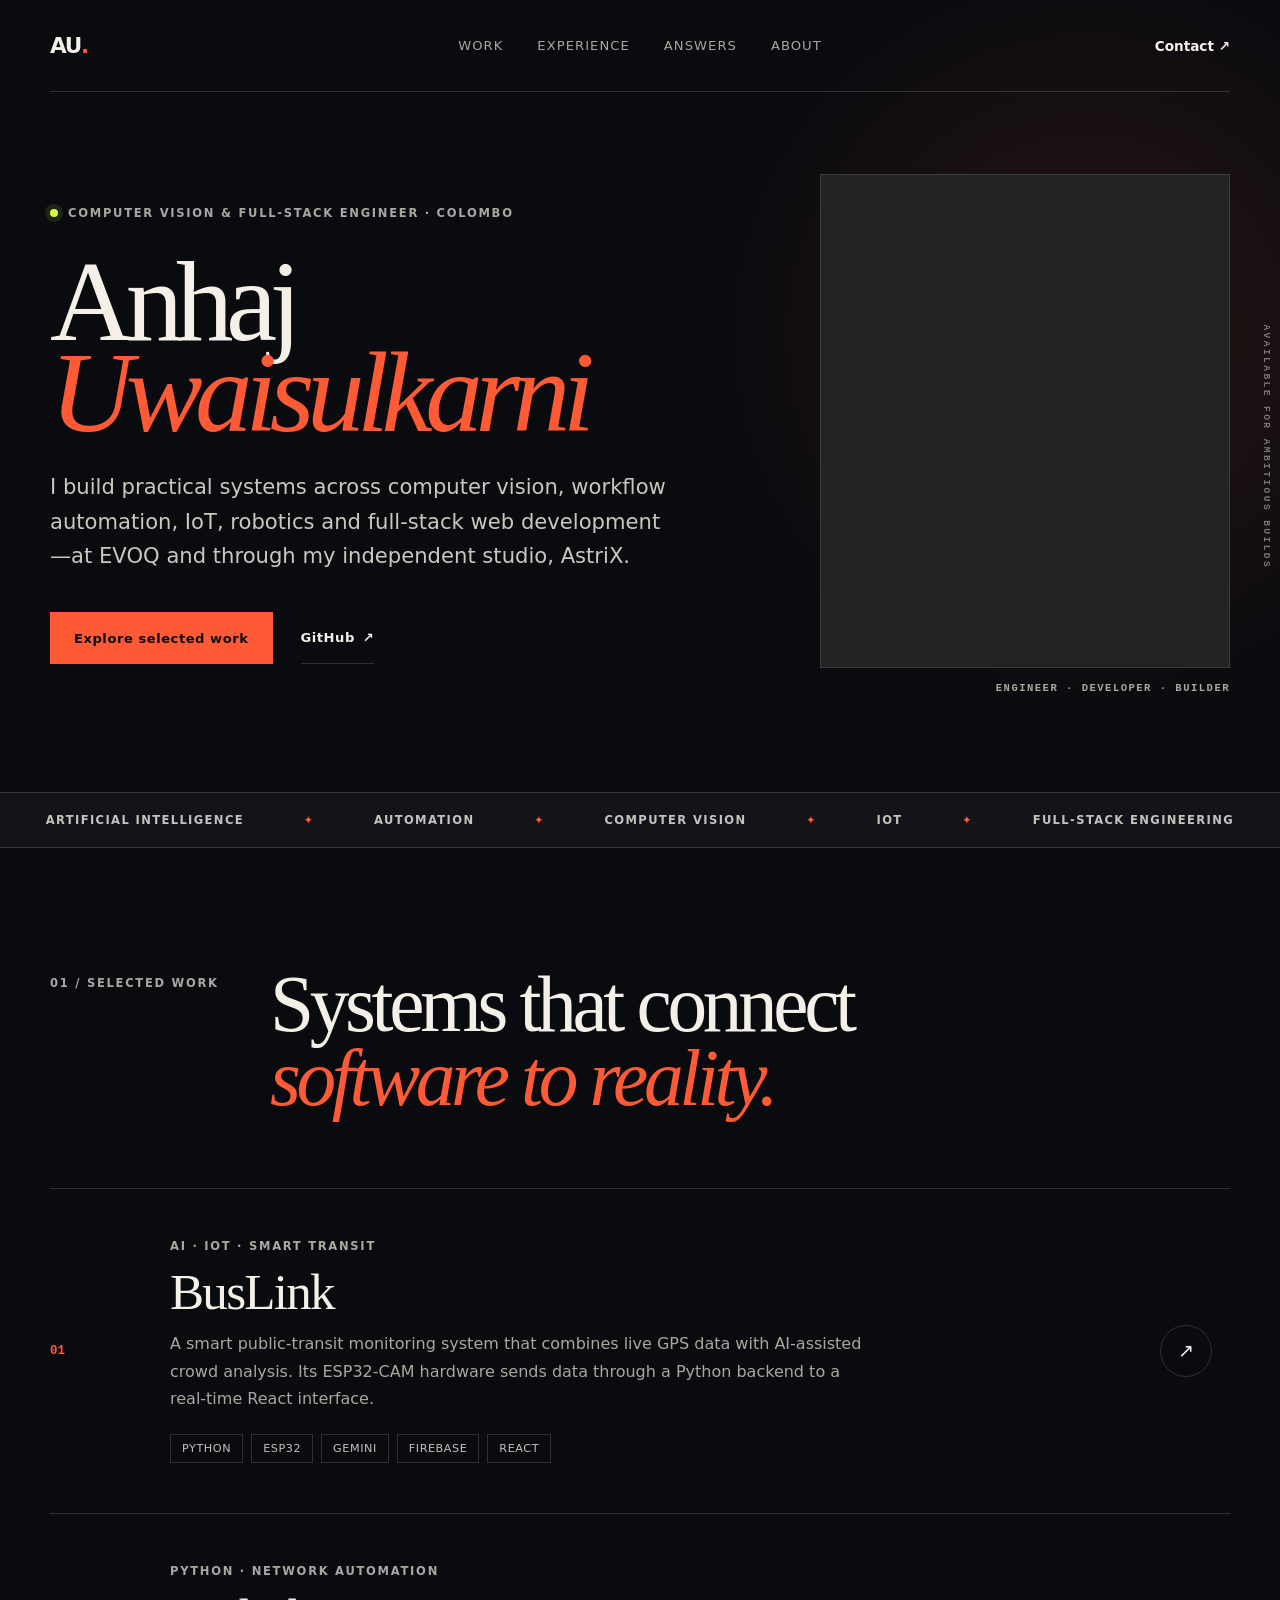
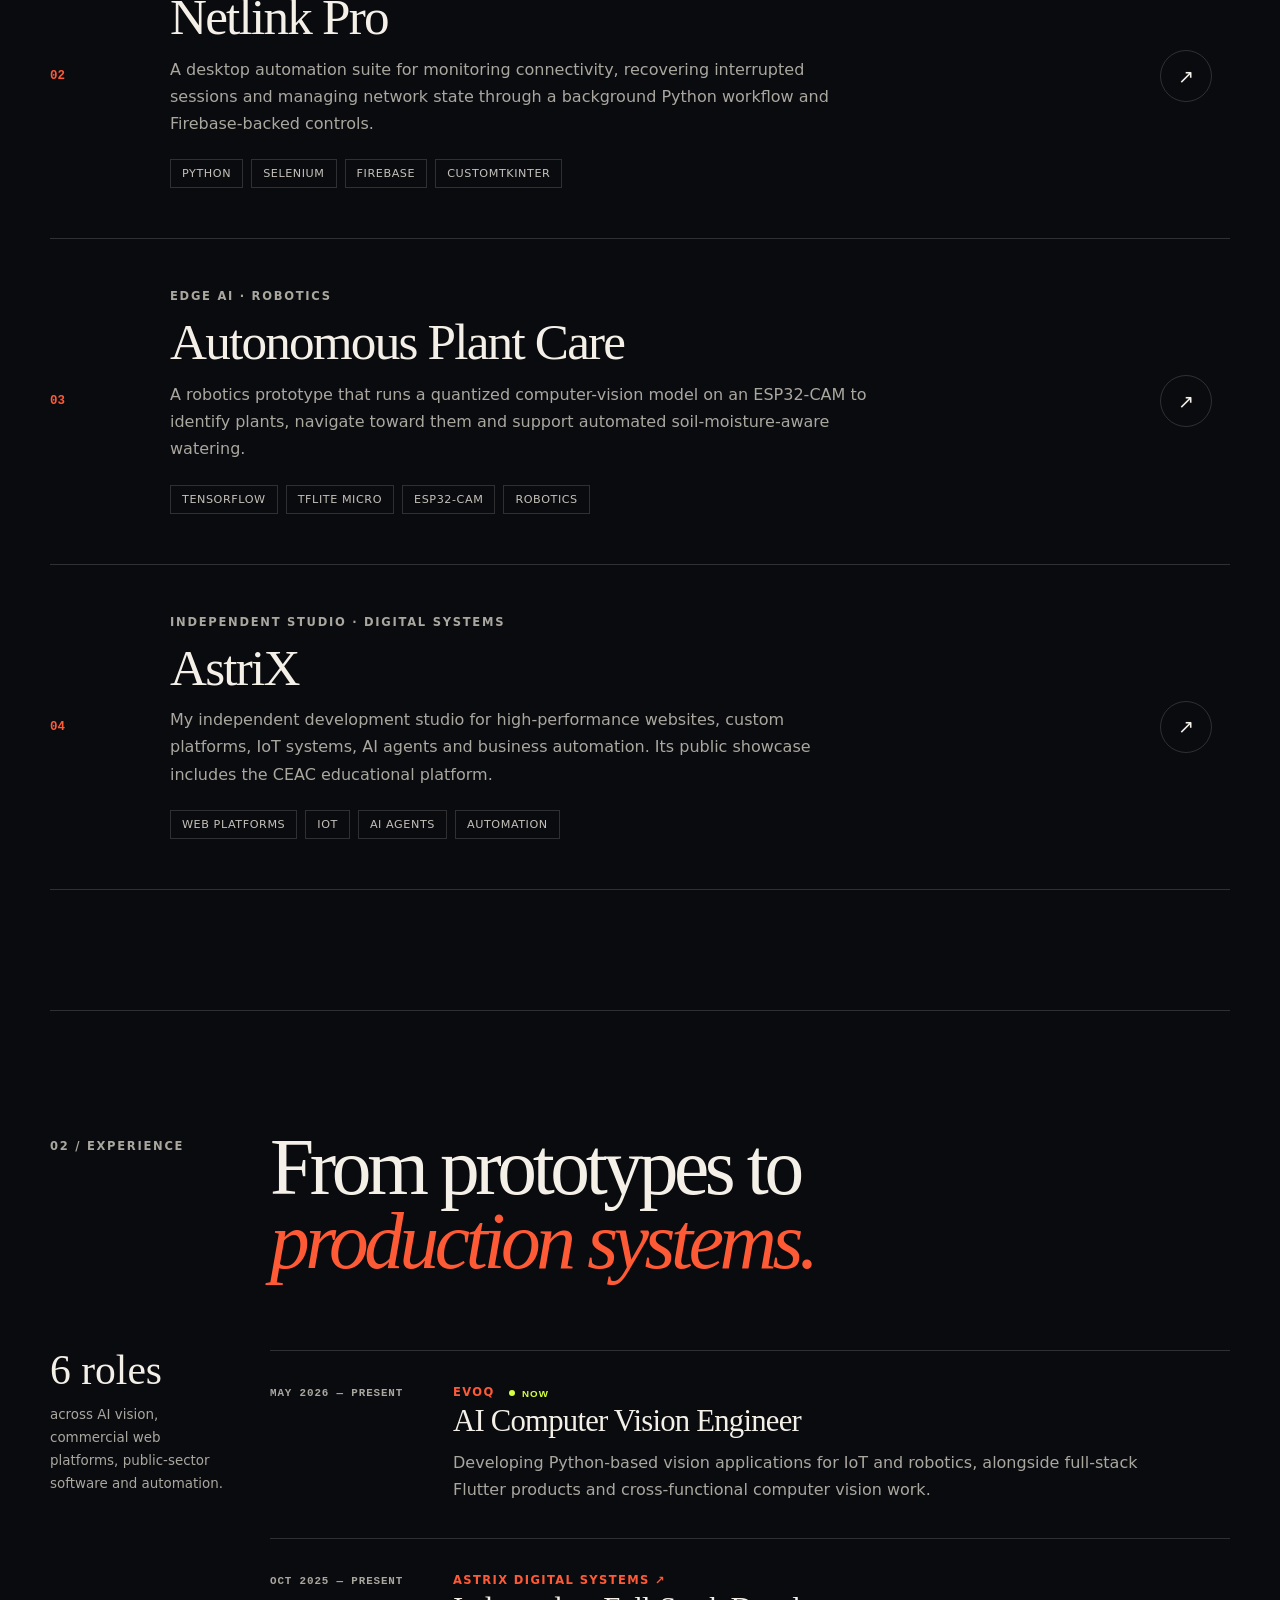
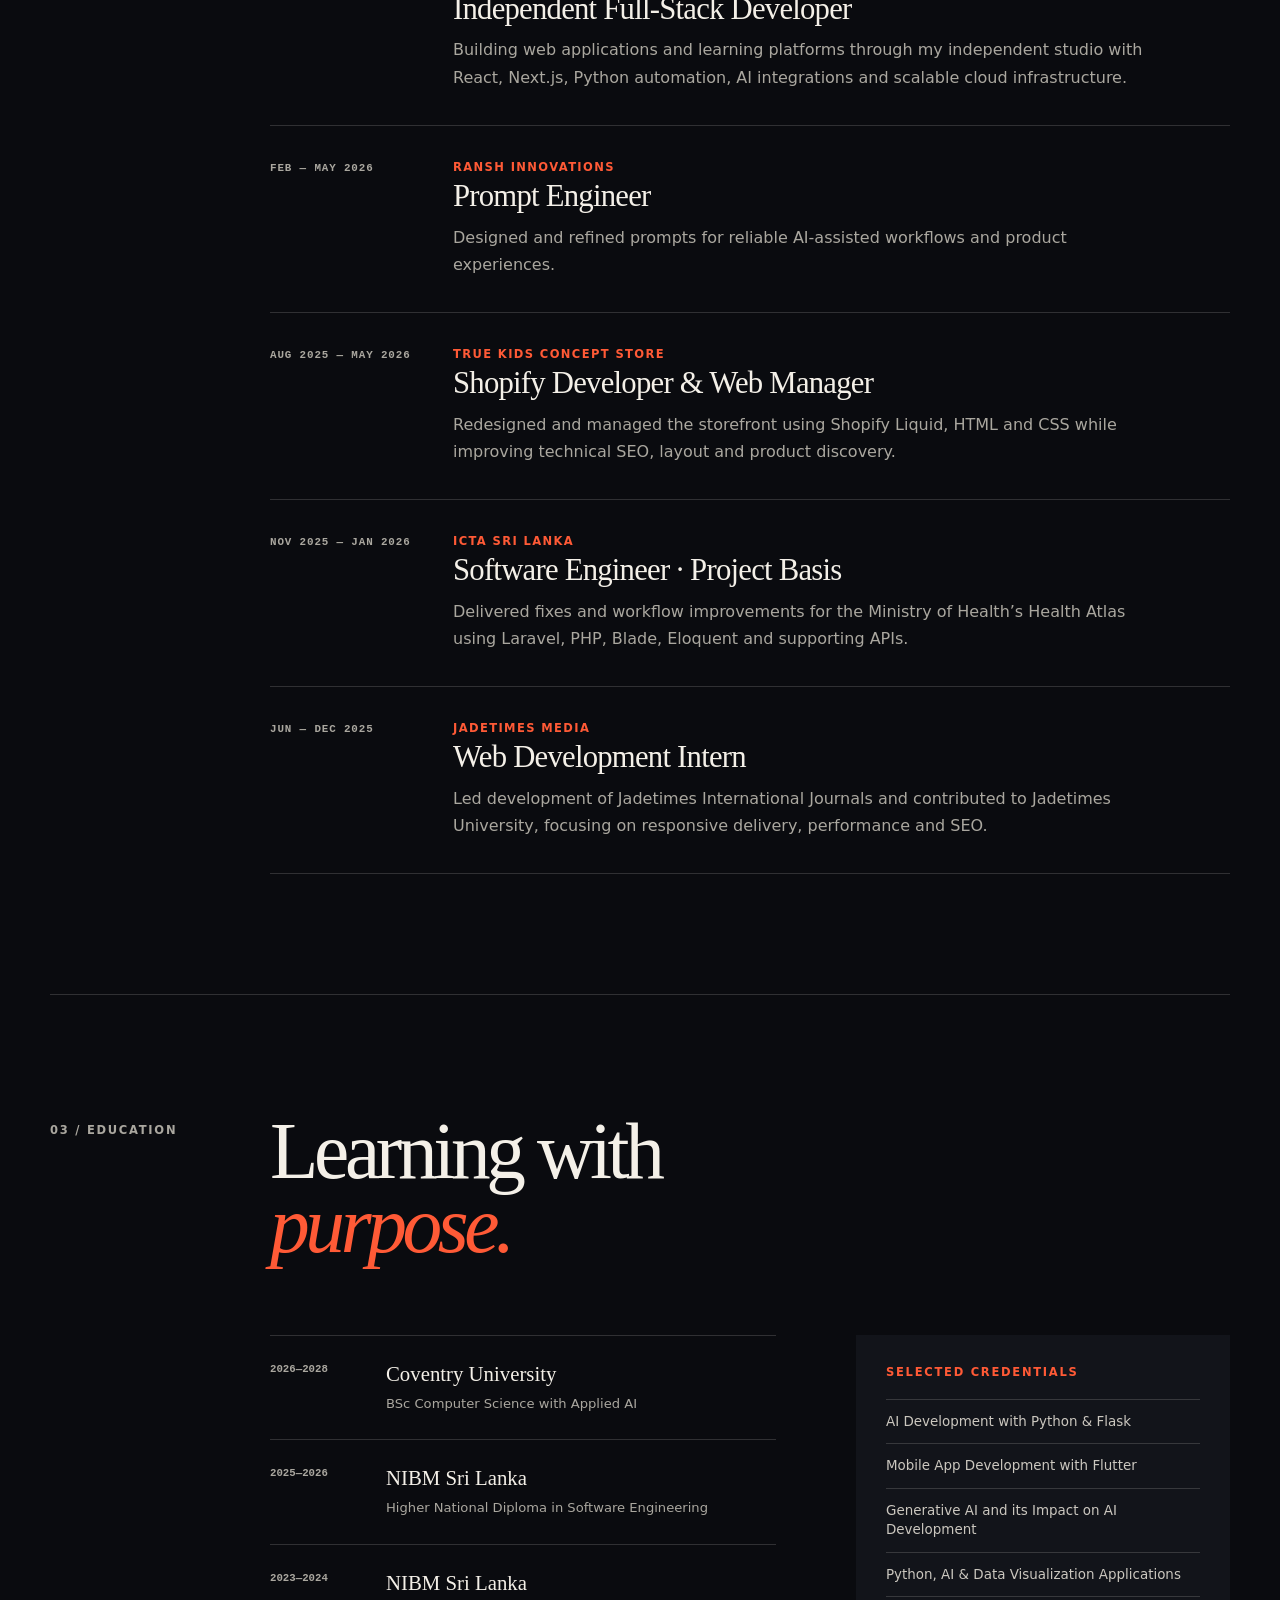
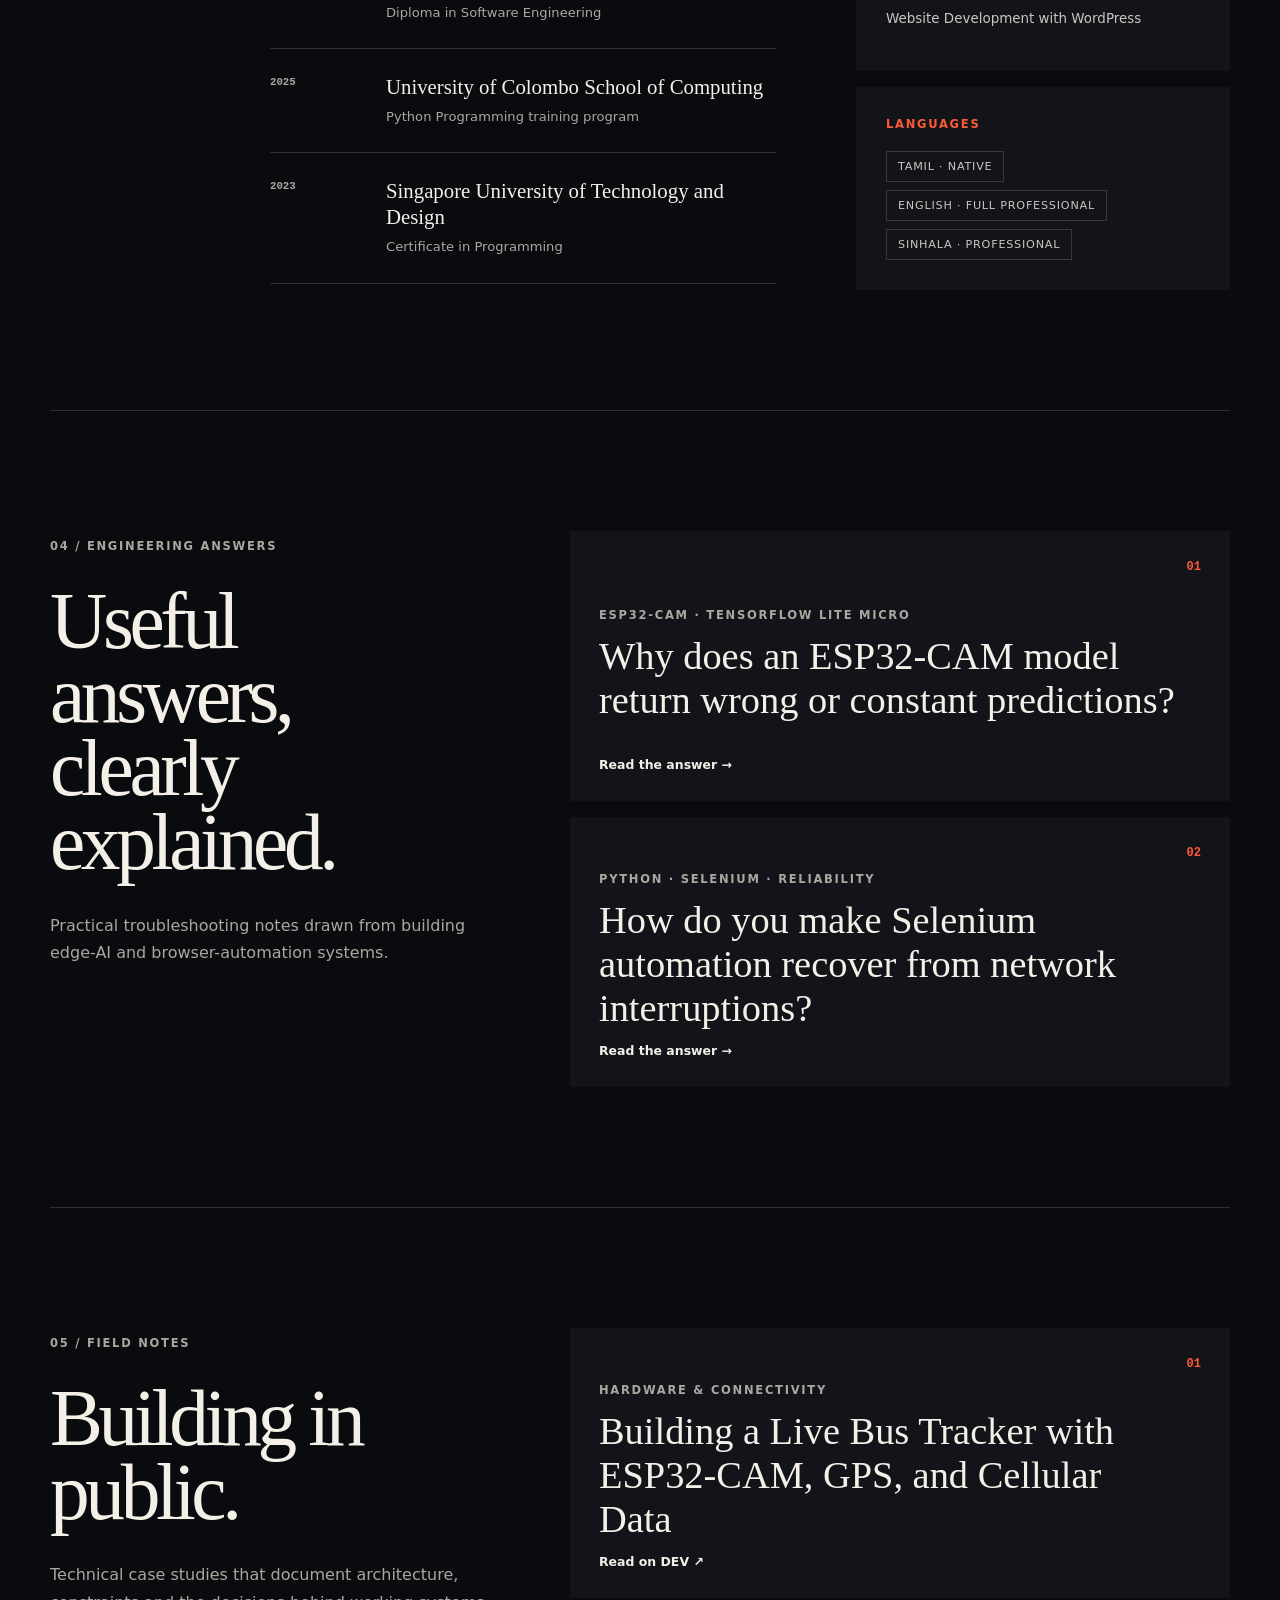
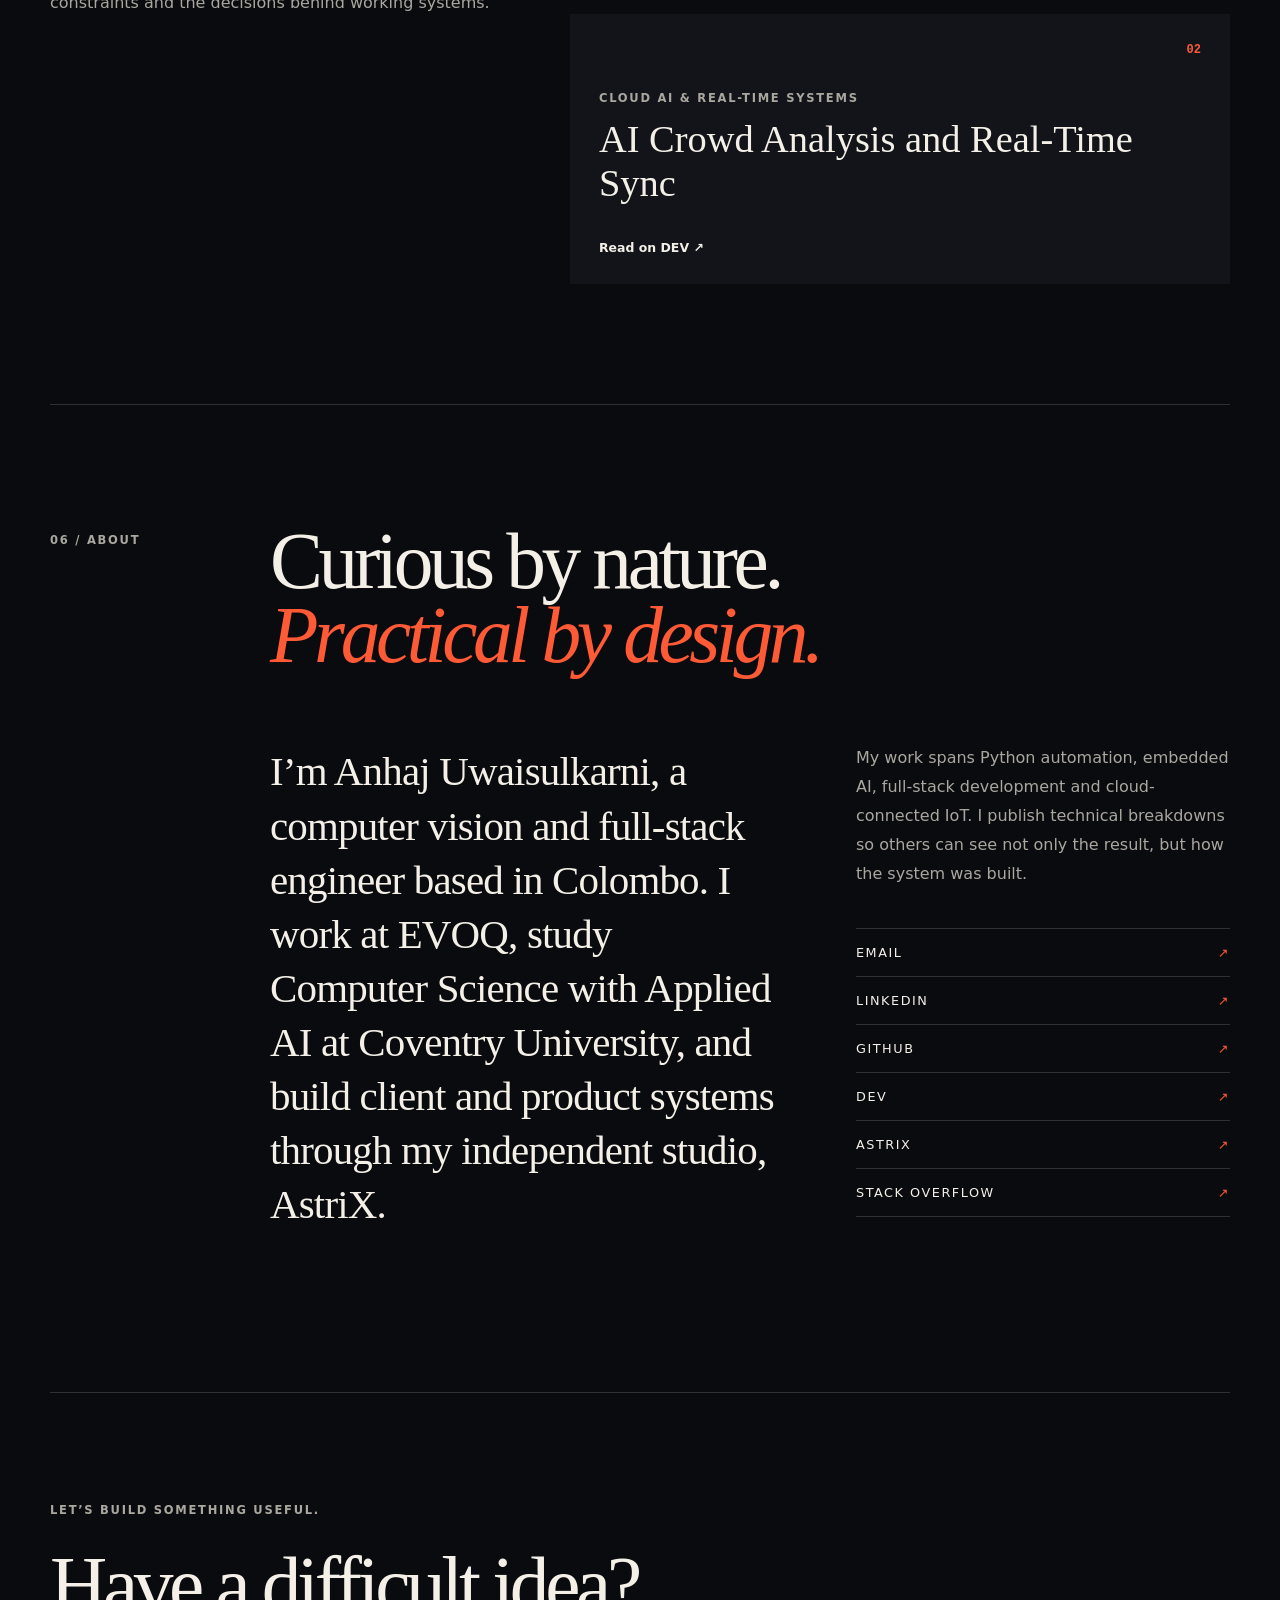
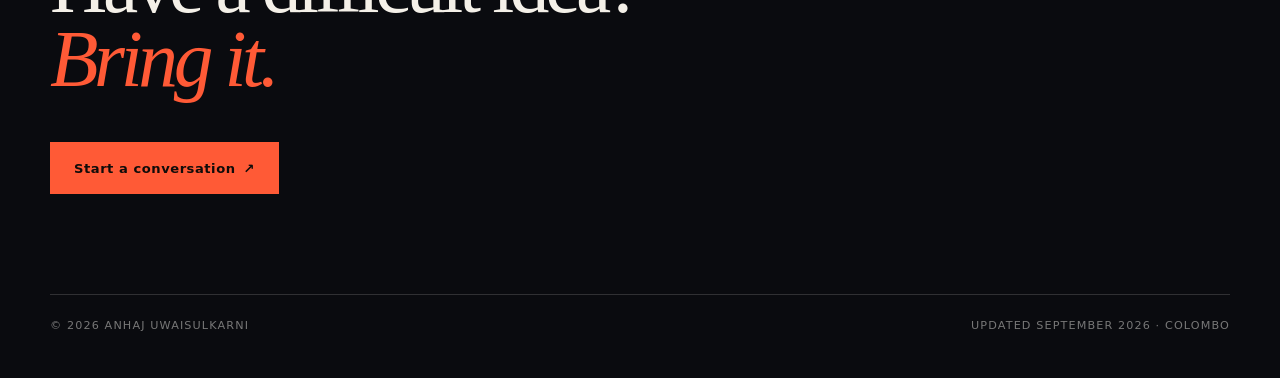
==== commit f87ebd18: "Broaden portfolio positioning and connect AstriX studio" ====
--- a/index.html
+++ b/index.html
@@ -4,8 +4,8 @@
   <meta charset="utf-8">
   <meta name="viewport" content="width=device-width, initial-scale=1">
   <meta name="theme-color" content="#0a0b0f">
-  <title>Anhaj Uwaisulkarni — AI &amp; Automation Engineer</title>
-  <meta name="description" content="Official profile of Anhaj Uwaisulkarni, an AI computer vision and full-stack engineer in Colombo, Sri Lanka building automation, IoT and scalable web systems.">
+  <title>Anhaj Uwaisulkarni — Computer Vision &amp; Full-Stack Engineer</title>
+  <meta name="description" content="Official portfolio of Anhaj Uwaisulkarni, an AI computer vision and full-stack engineer at EVOQ and the builder behind AstriX, working across automation, IoT, robotics and web systems.">
   <meta name="author" content="Anhaj Uwaisulkarni">
   <meta name="google-site-verification" content="zCnU9OCk_fcqYpSCaeYzzbgpjBy7YOB7BXO3yIOZjMI">
   <meta name="keywords" content="Anhaj Uwaisulkarni, Anhaj, AI engineer Sri Lanka, automation engineer Colombo, Python developer Sri Lanka, IoT developer, computer vision engineer, React developer, Next.js developer">
@@ -17,16 +17,16 @@
   <meta property="og:type" content="profile">
   <meta property="og:url" content="https://anhaj0.github.io/">
   <meta property="og:site_name" content="Anhaj Uwaisulkarni">
-  <meta property="og:title" content="Anhaj Uwaisulkarni — AI &amp; Automation Engineer">
-  <meta property="og:description" content="AI, automation and IoT engineer building practical intelligent systems from hardware to cloud.">
+  <meta property="og:title" content="Anhaj Uwaisulkarni — Computer Vision &amp; Full-Stack Engineer">
+  <meta property="og:description" content="Building computer-vision, automation, IoT, robotics and full-stack web systems—and the independent studio AstriX.">
   <meta property="og:image" content="https://anhaj0.github.io/anhaj-uwaisulkarni-og.png">
-  <meta property="og:image:alt" content="Anhaj Uwaisulkarni — AI and Automation Engineer">
+  <meta property="og:image:alt" content="Portrait of Anhaj Uwaisulkarni, computer vision and full-stack engineer">
   <meta property="profile:first_name" content="Anhaj">
   <meta property="profile:last_name" content="Uwaisulkarni">
 
   <meta name="twitter:card" content="summary_large_image">
-  <meta name="twitter:title" content="Anhaj Uwaisulkarni — AI &amp; Automation Engineer">
-  <meta name="twitter:description" content="AI, automation and IoT engineer building practical intelligent systems from hardware to cloud.">
+  <meta name="twitter:title" content="Anhaj Uwaisulkarni — Computer Vision &amp; Full-Stack Engineer">
+  <meta name="twitter:description" content="Building computer-vision, automation, IoT, robotics and full-stack web systems—and the independent studio AstriX.">
   <meta name="twitter:image" content="https://anhaj0.github.io/anhaj-uwaisulkarni-og.png">
 
   <style>
@@ -222,12 +222,13 @@
         "image": "https://anhaj0.github.io/anhaj-uwaisulkarni.png",
         "jobTitle": "AI Computer Vision Engineer",
         "email": "mailto:anhaj02003@gmail.com",
-        "description": "AI computer vision and full-stack engineer in Colombo, Sri Lanka building automation, IoT and scalable web systems.",
+        "description": "AI computer vision and full-stack engineer at EVOQ and the builder behind AstriX, working across automation, IoT, robotics and web systems.",
         "homeLocation": { "@type": "Place", "name": "Colombo, Sri Lanka" },
         "worksFor": { "@type": "Organization", "name": "EVOQ" },
         "affiliation": [
           { "@type": "CollegeOrUniversity", "name": "Coventry University" },
-          { "@type": "CollegeOrUniversity", "name": "National Institute of Business Management, Sri Lanka" }
+          { "@type": "CollegeOrUniversity", "name": "National Institute of Business Management, Sri Lanka" },
+          { "@type": "Organization", "name": "AstriX", "url": "https://asrx.me/" }
         ],
         "knowsLanguage": ["Tamil", "English", "Sinhala"],
         "knowsAbout": ["Artificial intelligence", "Workflow automation", "Python", "Computer vision", "Internet of Things", "React", "Next.js", "Laravel", "Selenium", "Flutter"],
@@ -244,7 +245,7 @@
         "@id": "https://anhaj0.github.io/#profile-page",
         "url": "https://anhaj0.github.io/",
         "name": "Anhaj Uwaisulkarni — Official Profile",
-        "dateModified": "2026-09-01",
+        "dateModified": "2026-09-07",
         "mainEntity": { "@id": "https://anhaj0.github.io/#person" }
       }
     ]
@@ -266,9 +267,9 @@
 
     <section class="hero shell" id="top">
       <div class="hero-copy">
-        <p class="kicker"><span></span> AI Computer Vision Engineer · Colombo</p>
+        <p class="kicker"><span></span> Computer Vision &amp; Full-Stack Engineer · Colombo</p>
         <h1>Anhaj<br><em>Uwaisulkarni</em></h1>
-        <p class="hero-intro">Full-stack engineer building practical intelligent systems—from computer vision and workflow automation to connected hardware and scalable web applications.</p>
+        <p class="hero-intro">I build practical systems across computer vision, workflow automation, IoT, robotics and full-stack web development—at EVOQ and through my independent studio, <a href="https://asrx.me/">AstriX</a>.</p>
         <div class="hero-actions">
           <a class="button primary" href="#work">Explore selected work</a>
           <a class="button text-link" href="https://github.com/Anhaj0" rel="me">GitHub <span aria-hidden="true">↗</span></a>
@@ -327,6 +328,16 @@
           </div>
           <a class="circle-link" href="https://github.com/Anhaj0/plant-watering-bot" aria-label="View Autonomous Plant Care">↗</a>
         </article>
+        <article class="project">
+          <div class="project-index">04</div>
+          <div class="project-main">
+            <p class="project-category">Independent studio · Digital systems</p>
+            <h3>AstriX</h3>
+            <p>My independent development studio for high-performance websites, custom platforms, IoT systems, AI agents and business automation. Its public showcase includes the CEAC educational platform.</p>
+            <ul aria-label="AstriX capabilities"><li>Web platforms</li><li>IoT</li><li>AI agents</li><li>Automation</li></ul>
+          </div>
+          <a class="circle-link" href="https://asrx.me/" aria-label="Visit the AstriX website">↗</a>
+        </article>
       </div>
     </section>
 
@@ -346,7 +357,7 @@
           </article>
           <article class="role">
             <time datetime="2025-10">Oct 2025 — Present</time>
-            <div><p class="role-company">AstriX Digital Systems</p><h3>Freelance Full-Stack Developer</h3><p class="role-summary">Architecting web applications and learning platforms with React, Next.js, Python automation, AI integrations and scalable cloud infrastructure.</p></div>
+            <div><p class="role-company"><a href="https://asrx.me/">AstriX Digital Systems ↗</a></p><h3>Independent Full-Stack Developer</h3><p class="role-summary">Building web applications and learning platforms through my independent studio with React, Next.js, Python automation, AI integrations and scalable cloud infrastructure.</p></div>
           </article>
           <article class="role">
             <time datetime="2026-02">Feb — May 2026</time>
@@ -446,7 +457,7 @@
         <h2>Curious by nature.<br><em>Practical by design.</em></h2>
       </div>
       <div class="about-grid">
-        <p class="about-lead">I’m Anhaj Uwaisulkarni, an AI computer vision engineer and Computer Science with Applied AI student based in Colombo. I enjoy working where code meets the physical world: intelligent agents, connected devices, data pipelines and interfaces that make complex systems understandable.</p>
+        <p class="about-lead">I’m Anhaj Uwaisulkarni, a computer vision and full-stack engineer based in Colombo. I work at EVOQ, study Computer Science with Applied AI at Coventry University, and build client and product systems through my independent studio, AstriX.</p>
         <div class="about-detail">
           <p>My work spans Python automation, embedded AI, full-stack development and cloud-connected IoT. I publish technical breakdowns so others can see not only the result, but how the system was built.</p>
           <div class="profile-links" aria-label="Profiles">
@@ -454,6 +465,7 @@
             <a href="https://lk.linkedin.com/in/anhaj-uwaisulkarni" rel="me">LinkedIn<span>↗</span></a>
             <a href="https://github.com/Anhaj0" rel="me">GitHub<span>↗</span></a>
             <a href="https://dev.to/anhaj0" rel="me">DEV<span>↗</span></a>
+            <a href="https://asrx.me/">AstriX<span>↗</span></a>
             <a href="https://stackoverflow.com/users/33081685/anhaj-uwaisulkarni" rel="me">Stack Overflow<span>↗</span></a>
           </div>
         </div>
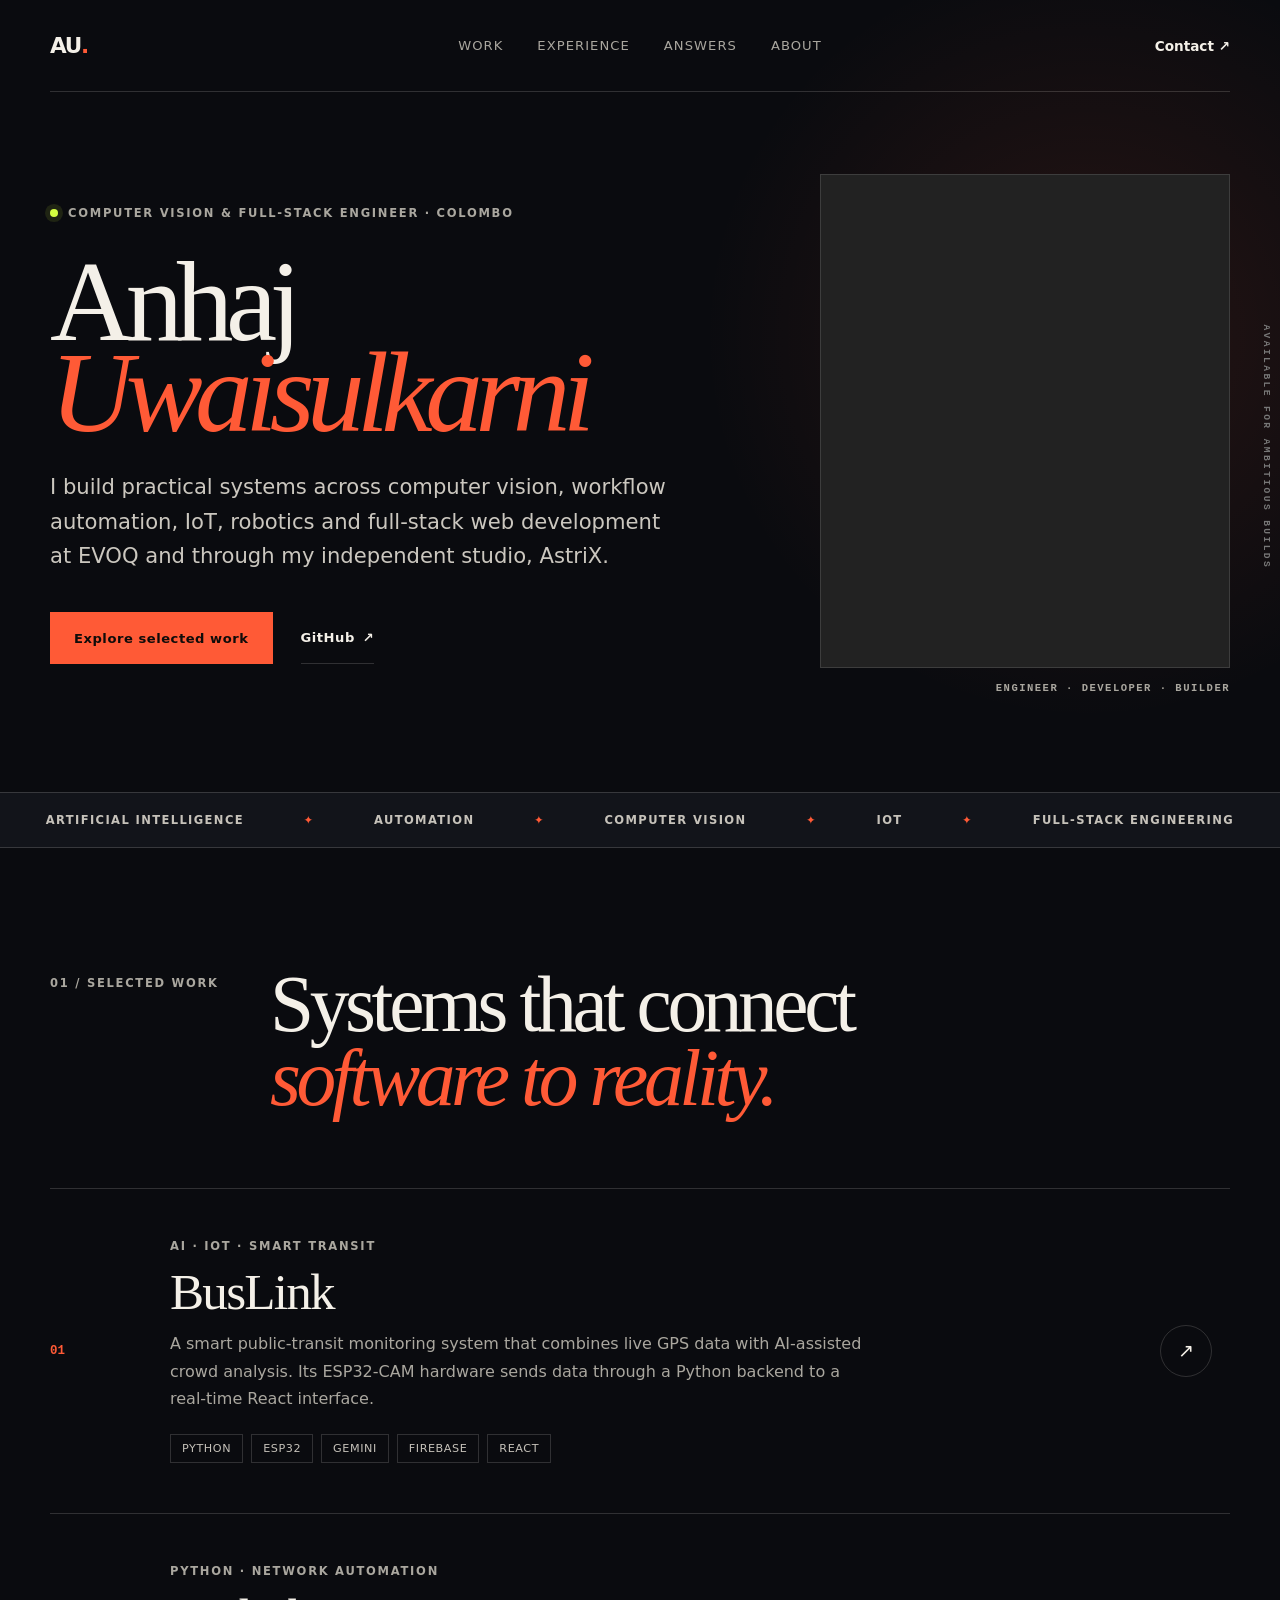
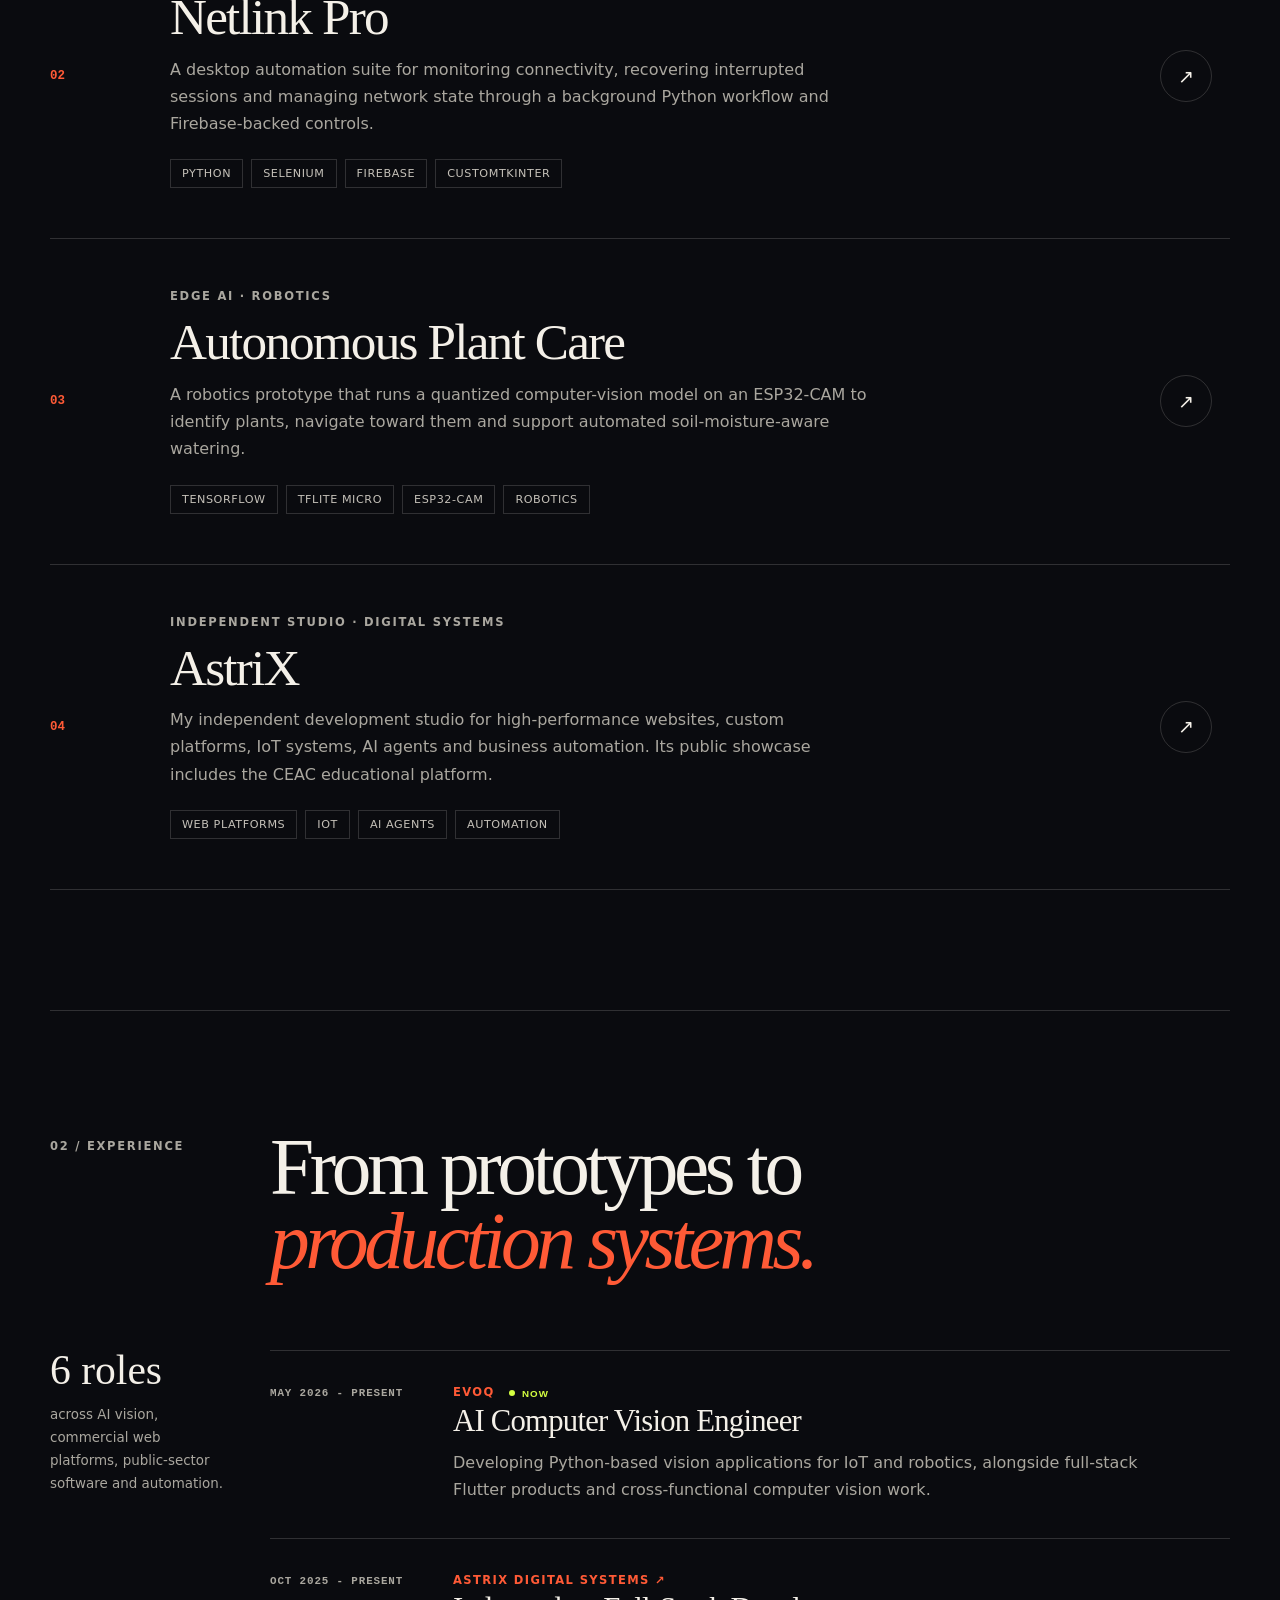
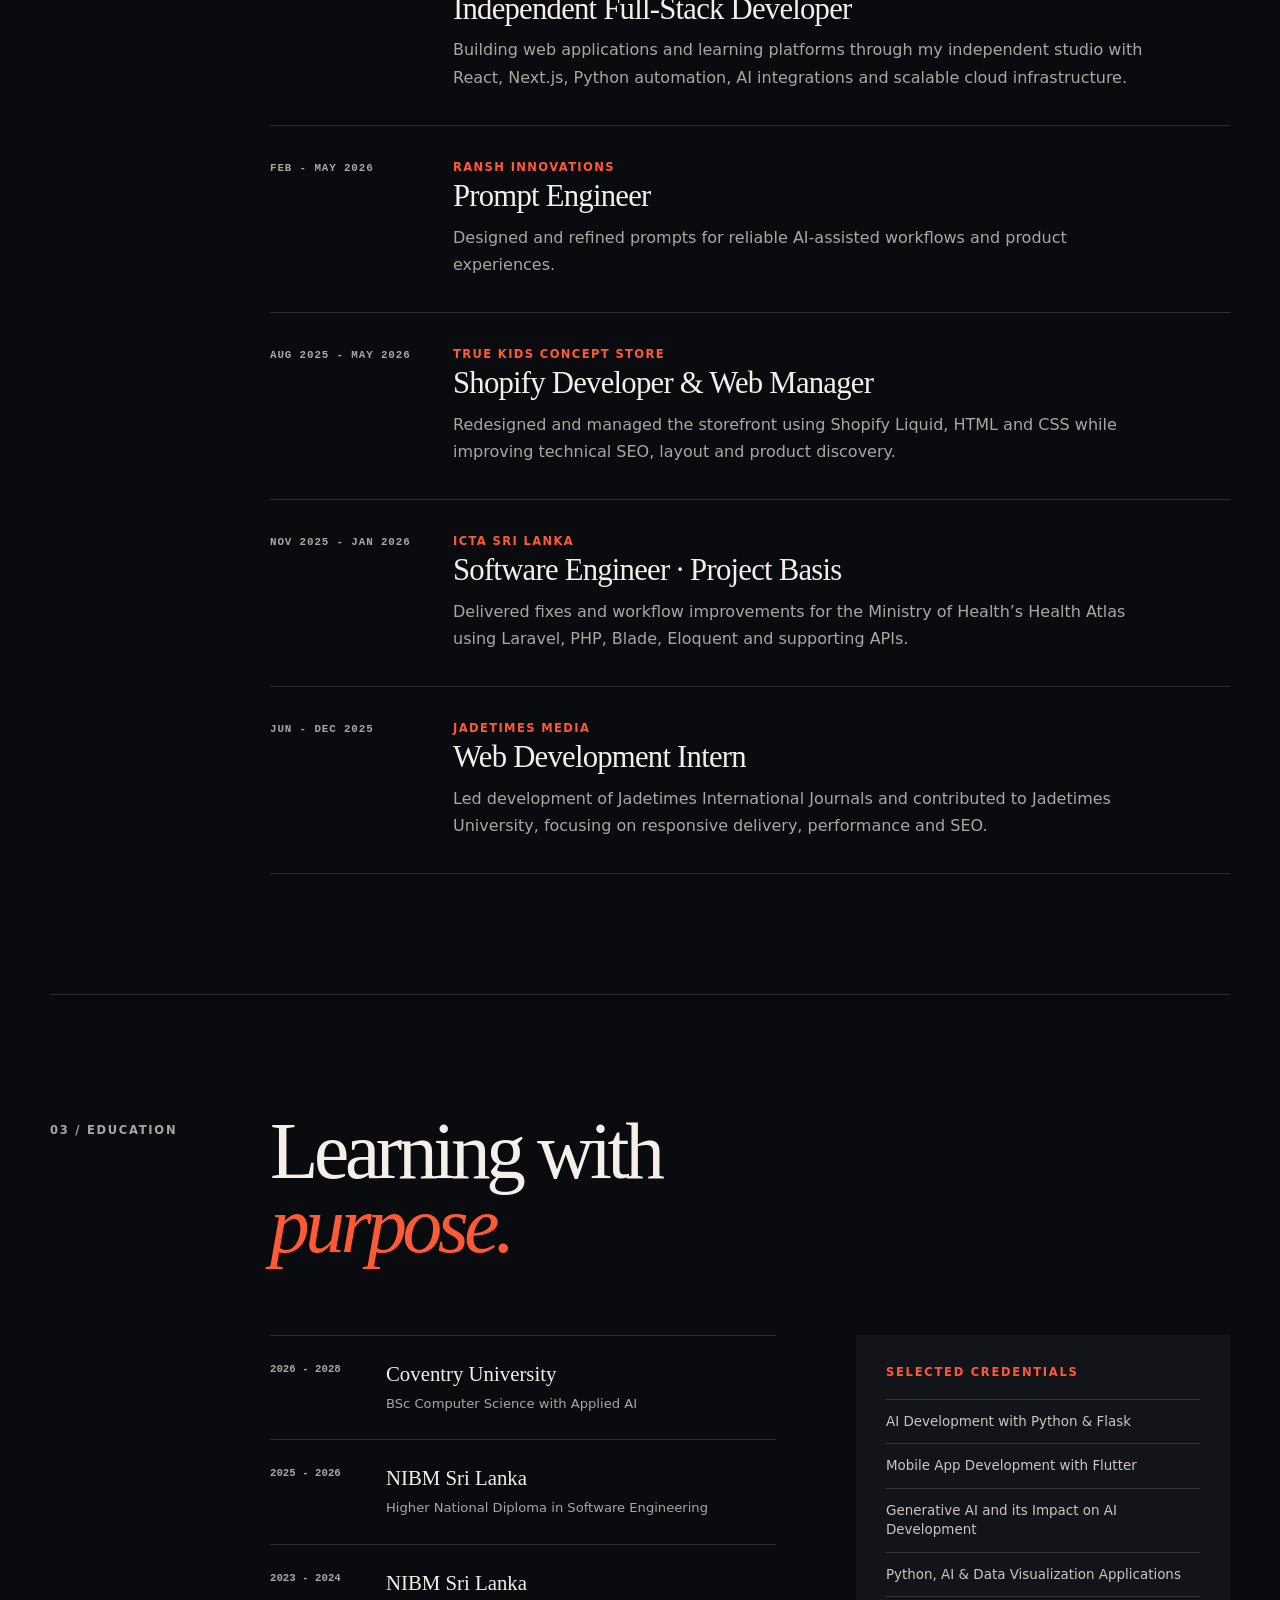
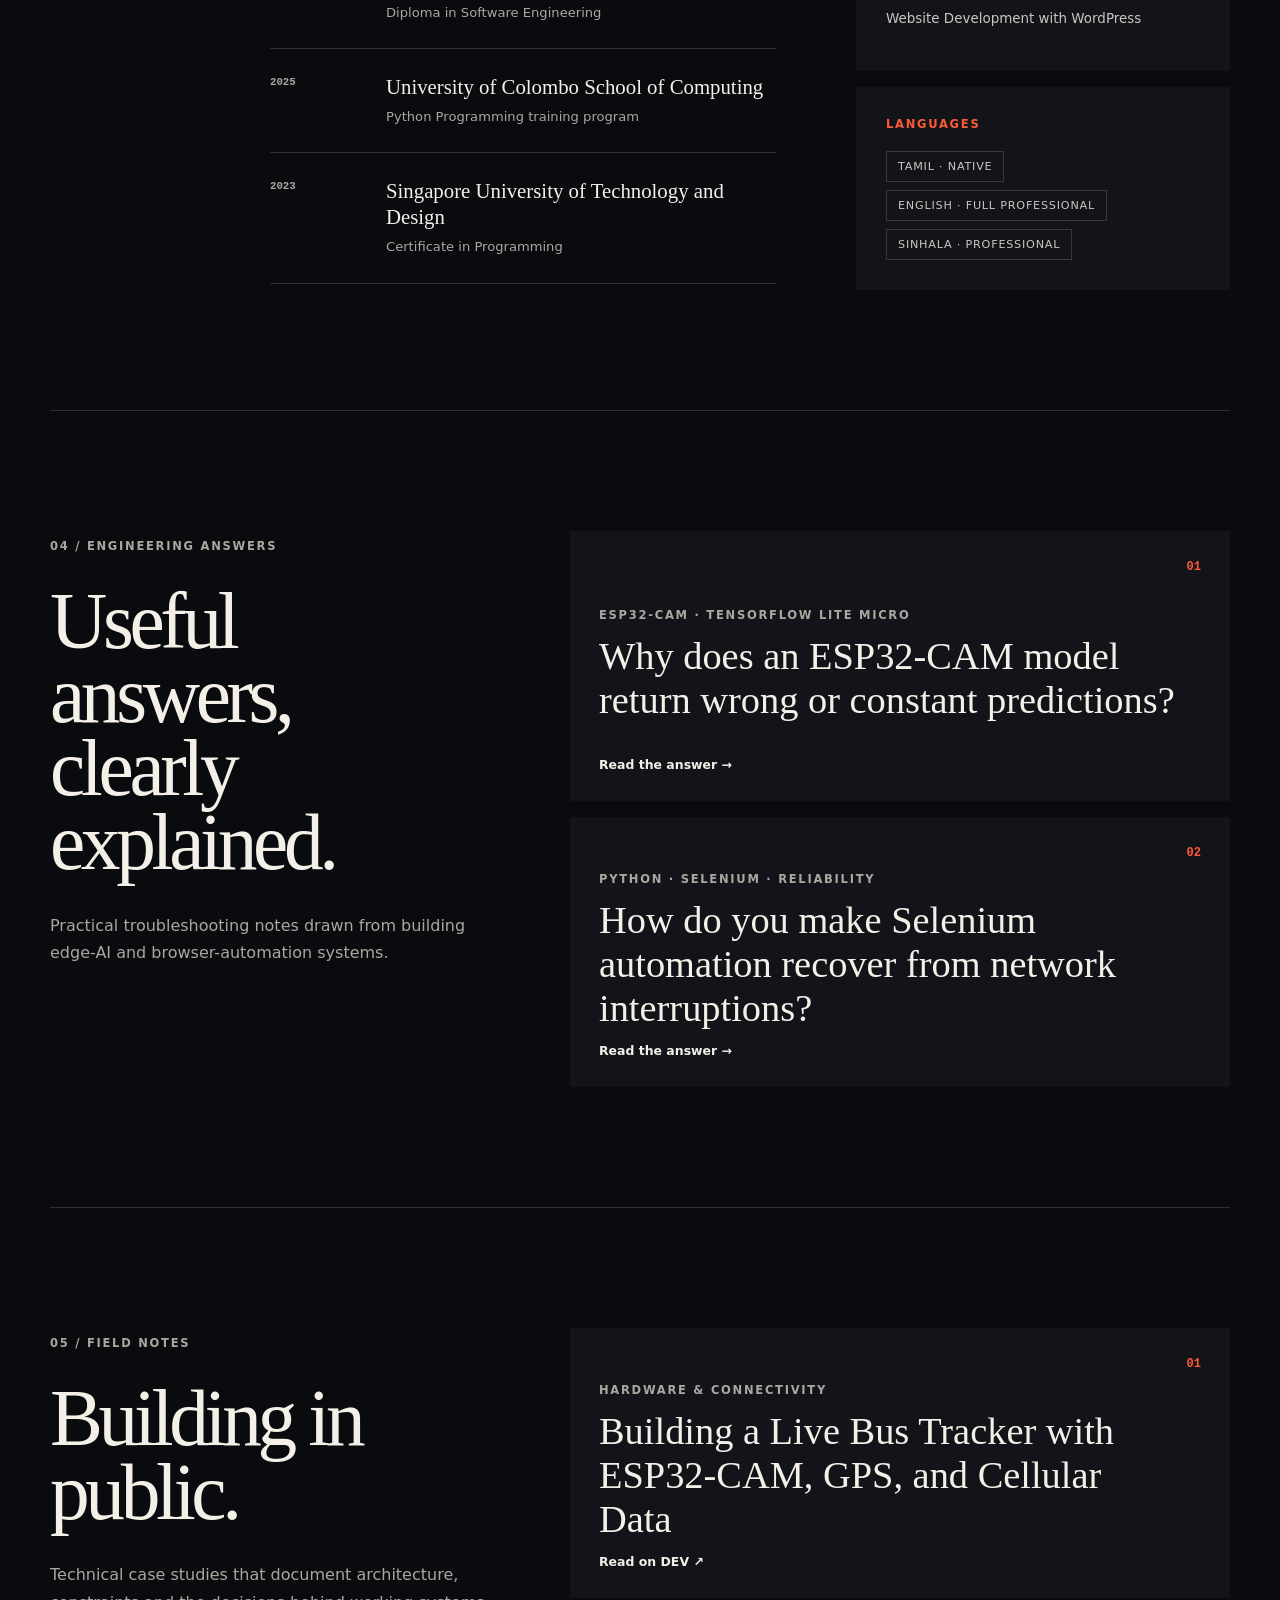
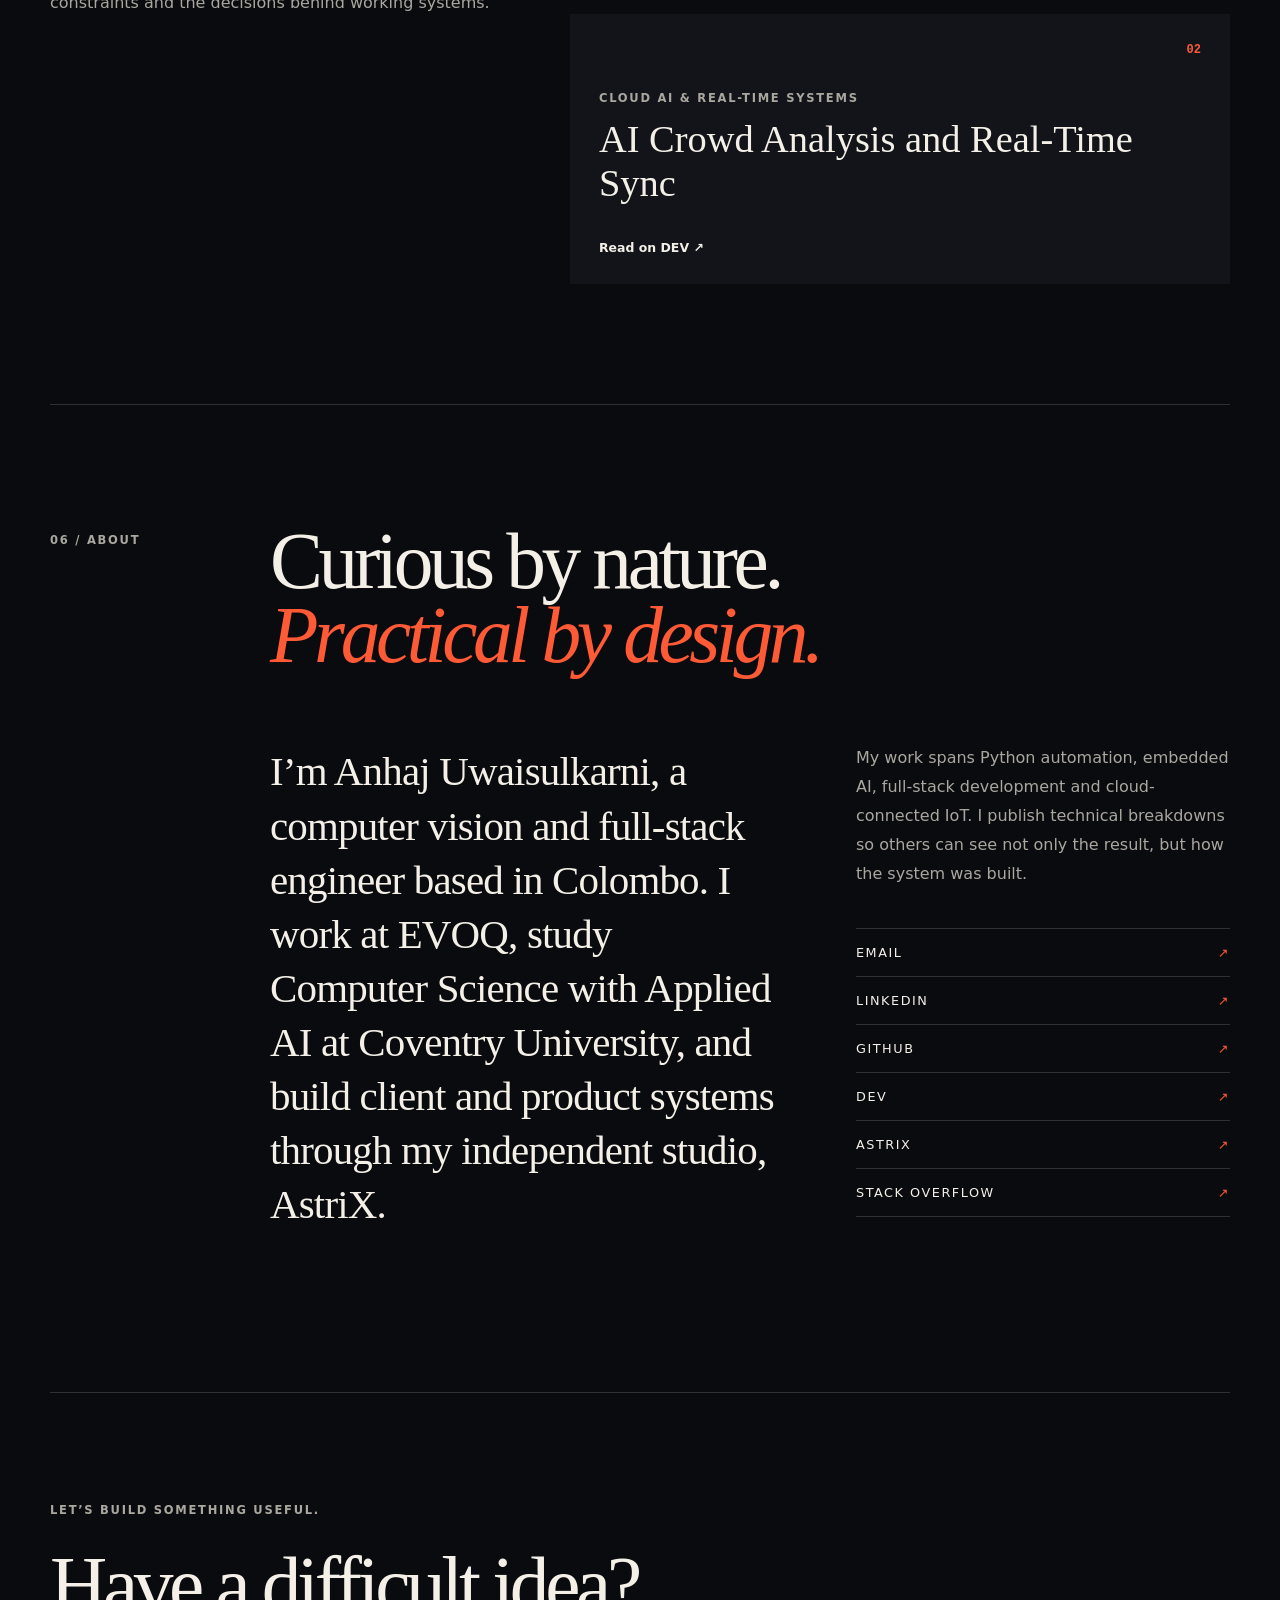
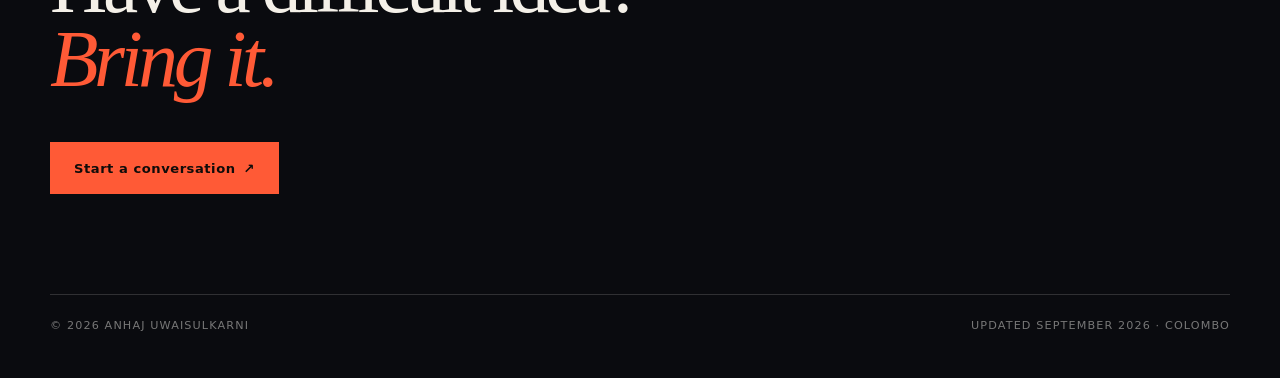
==== commit 908dcc57: "Replace em dashes with clean punctuation" ====
--- a/index.html
+++ b/index.html
@@ -4,7 +4,7 @@
   <meta charset="utf-8">
   <meta name="viewport" content="width=device-width, initial-scale=1">
   <meta name="theme-color" content="#0a0b0f">
-  <title>Anhaj Uwaisulkarni — Computer Vision &amp; Full-Stack Engineer</title>
+  <title>Anhaj Uwaisulkarni | Computer Vision &amp; Full-Stack Engineer</title>
   <meta name="description" content="Official portfolio of Anhaj Uwaisulkarni, an AI computer vision and full-stack engineer at EVOQ and the builder behind AstriX, working across automation, IoT, robotics and web systems.">
   <meta name="author" content="Anhaj Uwaisulkarni">
   <meta name="google-site-verification" content="zCnU9OCk_fcqYpSCaeYzzbgpjBy7YOB7BXO3yIOZjMI">
@@ -17,16 +17,16 @@
   <meta property="og:type" content="profile">
   <meta property="og:url" content="https://anhaj0.github.io/">
   <meta property="og:site_name" content="Anhaj Uwaisulkarni">
-  <meta property="og:title" content="Anhaj Uwaisulkarni — Computer Vision &amp; Full-Stack Engineer">
-  <meta property="og:description" content="Building computer-vision, automation, IoT, robotics and full-stack web systems—and the independent studio AstriX.">
+  <meta property="og:title" content="Anhaj Uwaisulkarni | Computer Vision &amp; Full-Stack Engineer">
+  <meta property="og:description" content="Building computer-vision, automation, IoT, robotics and full-stack web systems, plus the independent studio AstriX.">
   <meta property="og:image" content="https://anhaj0.github.io/anhaj-uwaisulkarni-og.png">
   <meta property="og:image:alt" content="Portrait of Anhaj Uwaisulkarni, computer vision and full-stack engineer">
   <meta property="profile:first_name" content="Anhaj">
   <meta property="profile:last_name" content="Uwaisulkarni">
 
   <meta name="twitter:card" content="summary_large_image">
-  <meta name="twitter:title" content="Anhaj Uwaisulkarni — Computer Vision &amp; Full-Stack Engineer">
-  <meta name="twitter:description" content="Building computer-vision, automation, IoT, robotics and full-stack web systems—and the independent studio AstriX.">
+  <meta name="twitter:title" content="Anhaj Uwaisulkarni | Computer Vision &amp; Full-Stack Engineer">
+  <meta name="twitter:description" content="Building computer-vision, automation, IoT, robotics and full-stack web systems, plus the independent studio AstriX.">
   <meta name="twitter:image" content="https://anhaj0.github.io/anhaj-uwaisulkarni-og.png">
 
   <style>
@@ -244,7 +244,7 @@
         "@type": "ProfilePage",
         "@id": "https://anhaj0.github.io/#profile-page",
         "url": "https://anhaj0.github.io/",
-        "name": "Anhaj Uwaisulkarni — Official Profile",
+        "name": "Anhaj Uwaisulkarni | Official Profile",
         "dateModified": "2026-09-07",
         "mainEntity": { "@id": "https://anhaj0.github.io/#person" }
       }
@@ -269,7 +269,7 @@
       <div class="hero-copy">
         <p class="kicker"><span></span> Computer Vision &amp; Full-Stack Engineer · Colombo</p>
         <h1>Anhaj<br><em>Uwaisulkarni</em></h1>
-        <p class="hero-intro">I build practical systems across computer vision, workflow automation, IoT, robotics and full-stack web development—at EVOQ and through my independent studio, <a href="https://asrx.me/">AstriX</a>.</p>
+        <p class="hero-intro">I build practical systems across computer vision, workflow automation, IoT, robotics and full-stack web development at EVOQ and through my independent studio, <a href="https://asrx.me/">AstriX</a>.</p>
         <div class="hero-actions">
           <a class="button primary" href="#work">Explore selected work</a>
           <a class="button text-link" href="https://github.com/Anhaj0" rel="me">GitHub <span aria-hidden="true">↗</span></a>
@@ -352,27 +352,27 @@
         </aside>
         <div class="timeline">
           <article class="role">
-            <time datetime="2026-05">May 2026 — Present</time>
+            <time datetime="2026-05">May 2026 - Present</time>
             <div><p class="role-company">EVOQ <span class="role-now">Now</span></p><h3>AI Computer Vision Engineer</h3><p class="role-summary">Developing Python-based vision applications for IoT and robotics, alongside full-stack Flutter products and cross-functional computer vision work.</p></div>
           </article>
           <article class="role">
-            <time datetime="2025-10">Oct 2025 — Present</time>
+            <time datetime="2025-10">Oct 2025 - Present</time>
             <div><p class="role-company"><a href="https://asrx.me/">AstriX Digital Systems ↗</a></p><h3>Independent Full-Stack Developer</h3><p class="role-summary">Building web applications and learning platforms through my independent studio with React, Next.js, Python automation, AI integrations and scalable cloud infrastructure.</p></div>
           </article>
           <article class="role">
-            <time datetime="2026-02">Feb — May 2026</time>
+            <time datetime="2026-02">Feb - May 2026</time>
             <div><p class="role-company">Ransh Innovations</p><h3>Prompt Engineer</h3><p class="role-summary">Designed and refined prompts for reliable AI-assisted workflows and product experiences.</p></div>
           </article>
           <article class="role">
-            <time datetime="2025-08">Aug 2025 — May 2026</time>
+            <time datetime="2025-08">Aug 2025 - May 2026</time>
             <div><p class="role-company">True Kids Concept Store</p><h3>Shopify Developer &amp; Web Manager</h3><p class="role-summary">Redesigned and managed the storefront using Shopify Liquid, HTML and CSS while improving technical SEO, layout and product discovery.</p></div>
           </article>
           <article class="role">
-            <time datetime="2025-11">Nov 2025 — Jan 2026</time>
+            <time datetime="2025-11">Nov 2025 - Jan 2026</time>
             <div><p class="role-company">ICTA Sri Lanka</p><h3>Software Engineer · Project Basis</h3><p class="role-summary">Delivered fixes and workflow improvements for the Ministry of Health’s Health Atlas using Laravel, PHP, Blade, Eloquent and supporting APIs.</p></div>
           </article>
           <article class="role">
-            <time datetime="2025-06">Jun — Dec 2025</time>
+            <time datetime="2025-06">Jun - Dec 2025</time>
             <div><p class="role-company">Jadetimes Media</p><h3>Web Development Intern</h3><p class="role-summary">Led development of Jadetimes International Journals and contributed to Jadetimes University, focusing on responsive delivery, performance and SEO.</p></div>
           </article>
         </div>
@@ -386,9 +386,9 @@
       </div>
       <div class="credentials-grid">
         <div class="education-list">
-          <article class="education-item"><time>2026—2028</time><div><h3>Coventry University</h3><p>BSc Computer Science with Applied AI</p></div></article>
-          <article class="education-item"><time>2025—2026</time><div><h3>NIBM Sri Lanka</h3><p>Higher National Diploma in Software Engineering</p></div></article>
-          <article class="education-item"><time>2023—2024</time><div><h3>NIBM Sri Lanka</h3><p>Diploma in Software Engineering</p></div></article>
+          <article class="education-item"><time>2026 - 2028</time><div><h3>Coventry University</h3><p>BSc Computer Science with Applied AI</p></div></article>
+          <article class="education-item"><time>2025 - 2026</time><div><h3>NIBM Sri Lanka</h3><p>Higher National Diploma in Software Engineering</p></div></article>
+          <article class="education-item"><time>2023 - 2024</time><div><h3>NIBM Sri Lanka</h3><p>Diploma in Software Engineering</p></div></article>
           <article class="education-item"><time>2025</time><div><h3>University of Colombo School of Computing</h3><p>Python Programming training program</p></div></article>
           <article class="education-item"><time>2023</time><div><h3>Singapore University of Technology and Design</h3><p>Certificate in Programming</p></div></article>
         </div>
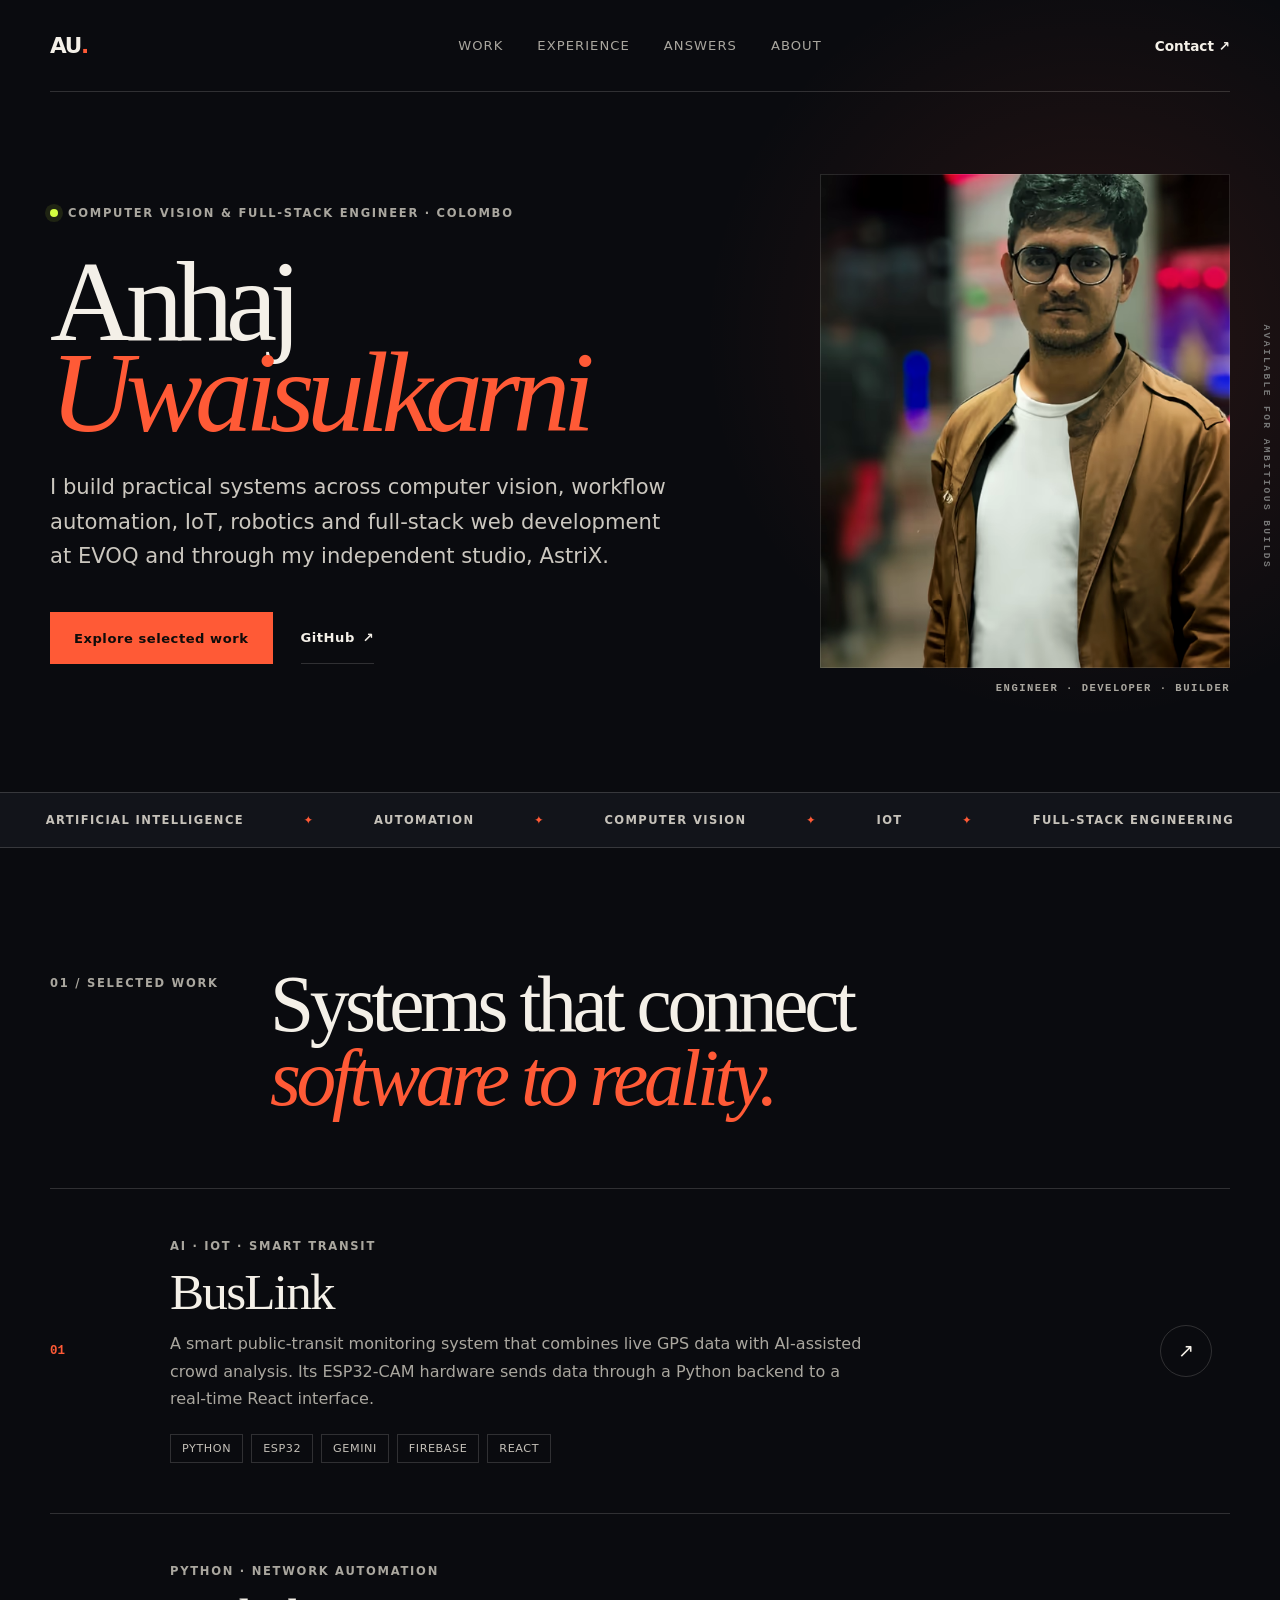
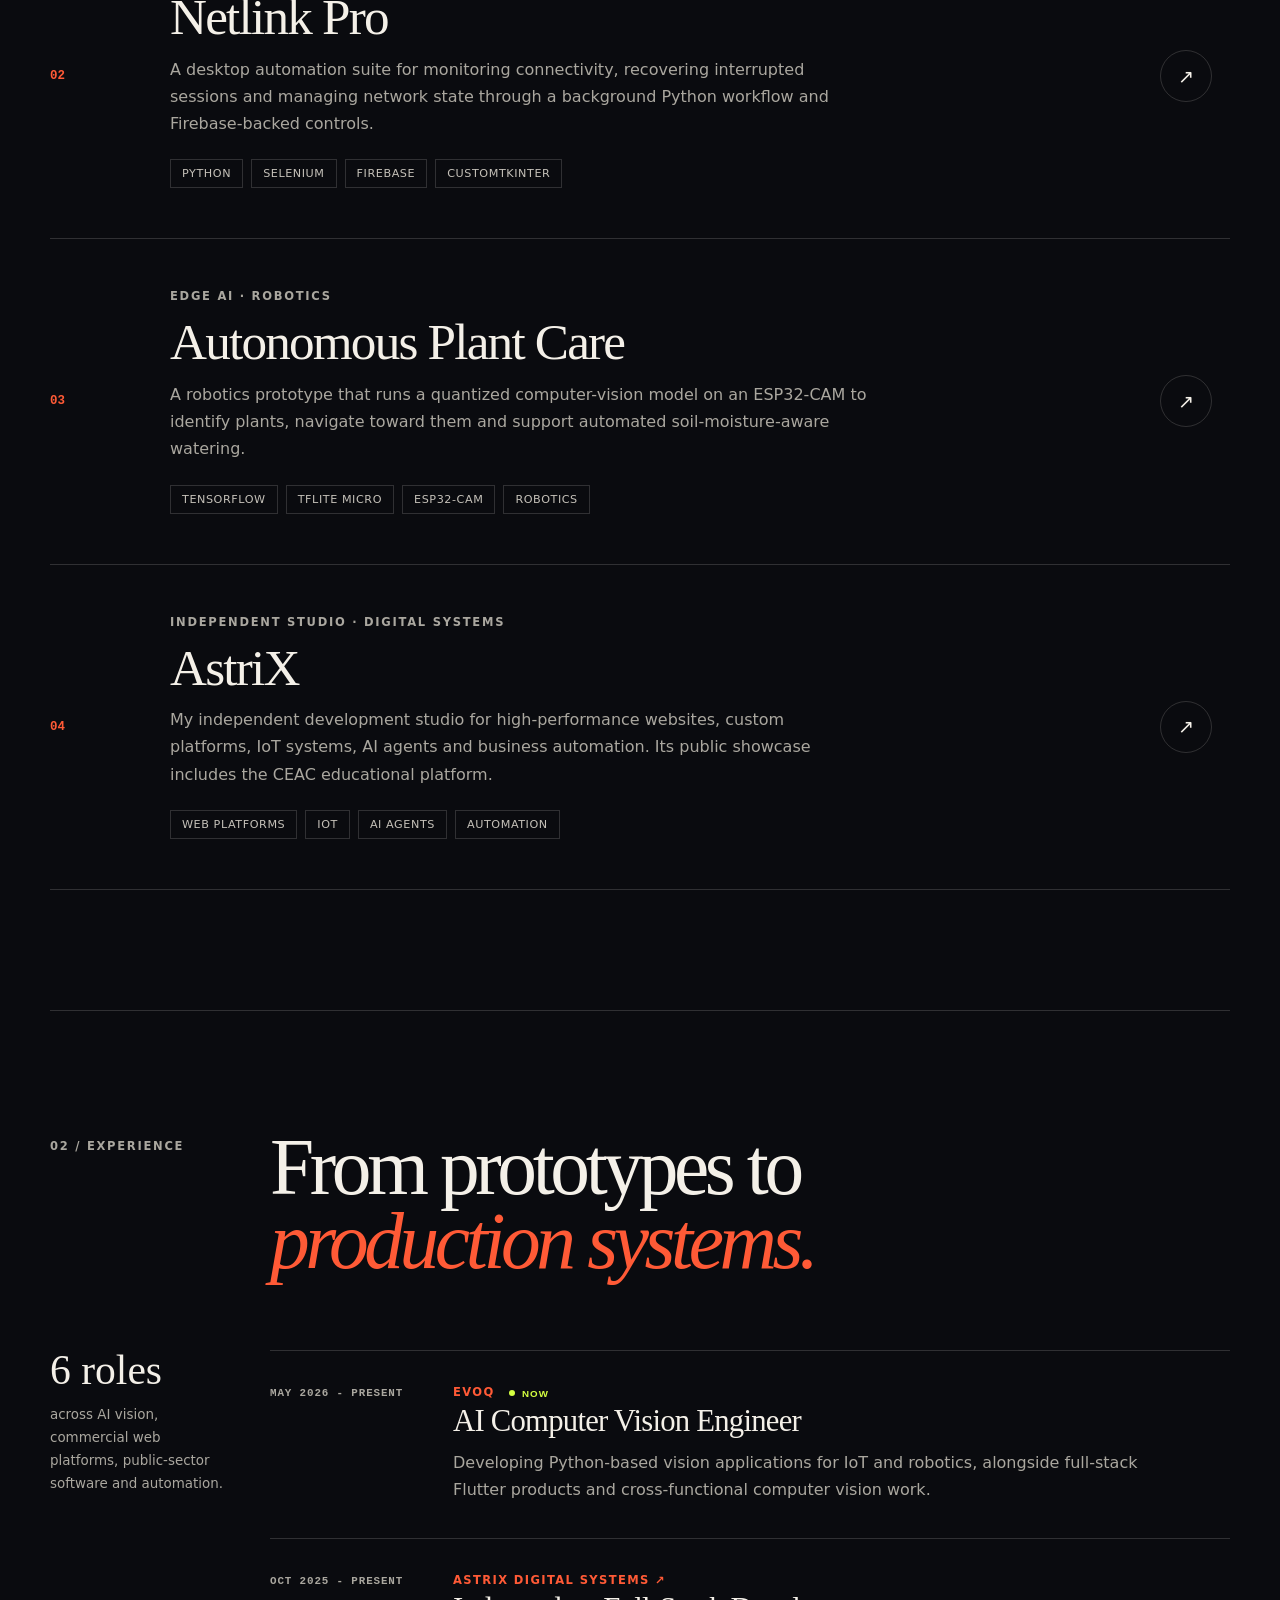
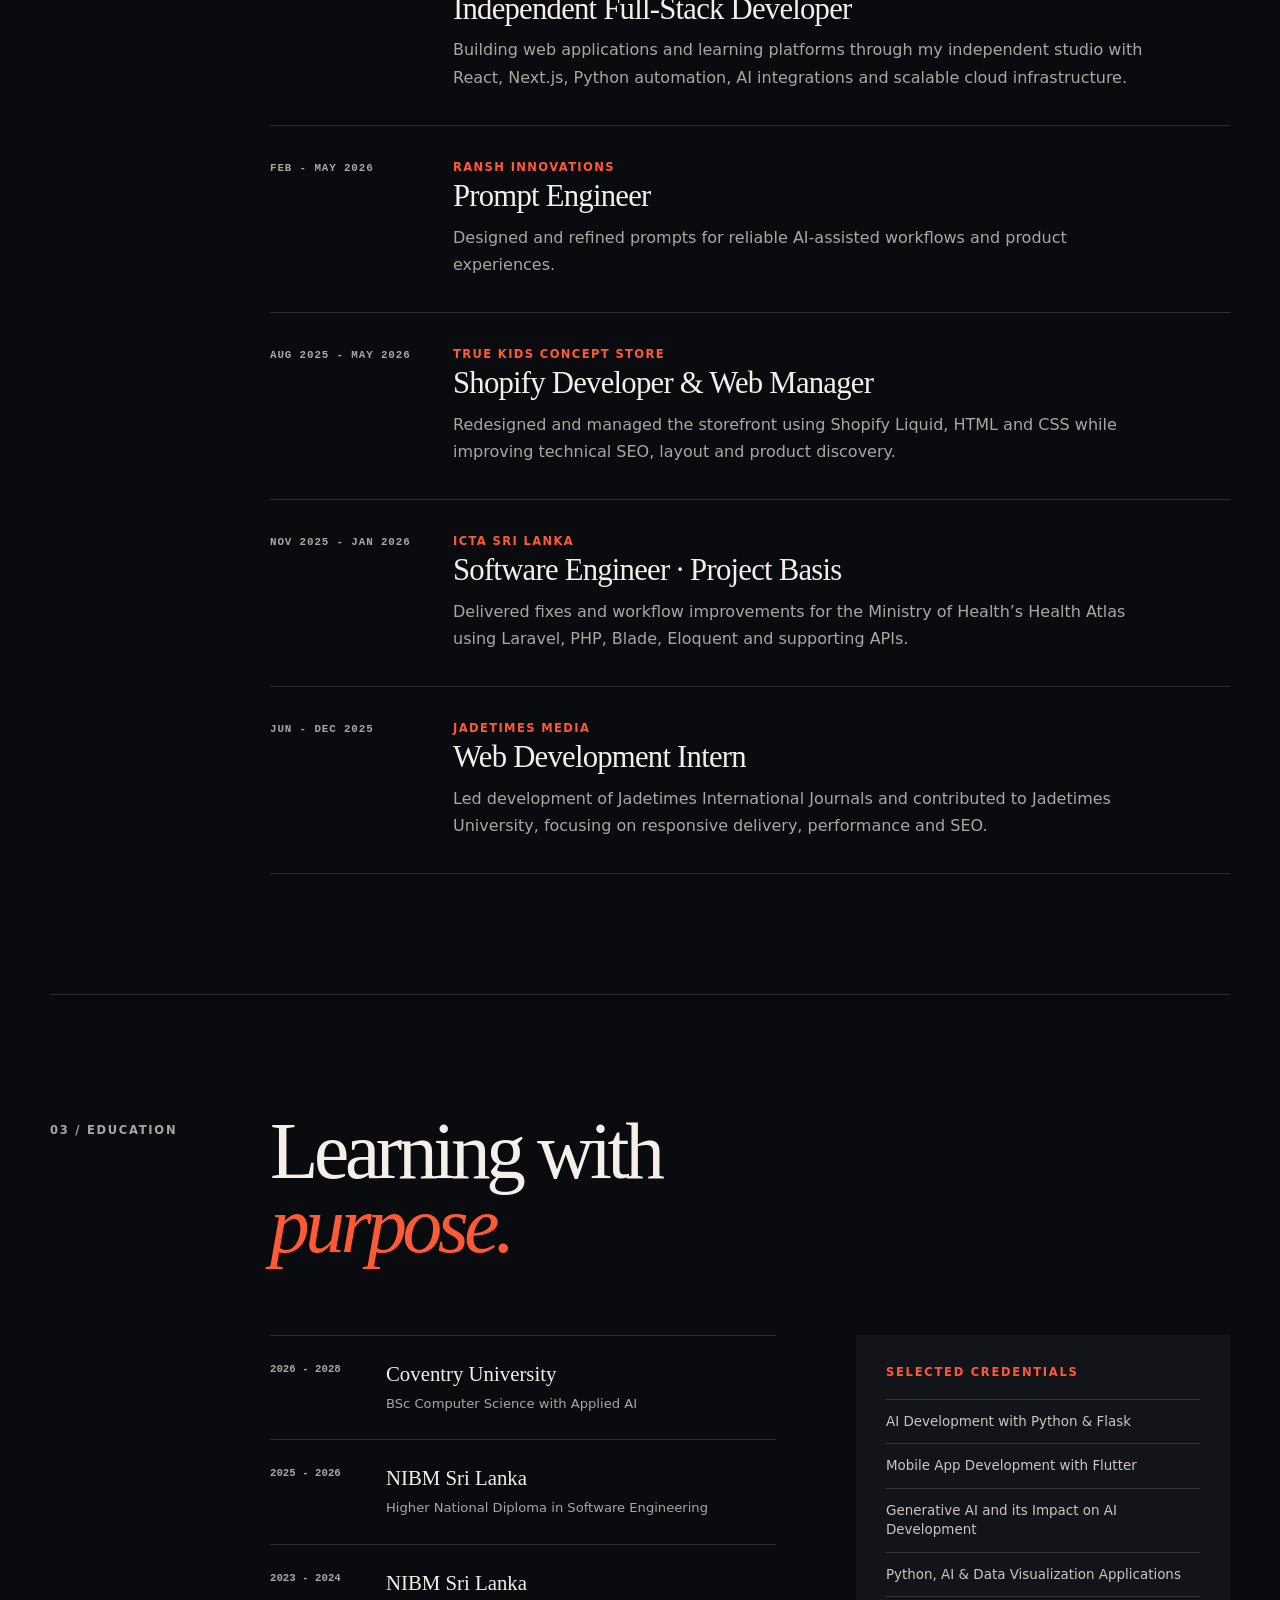
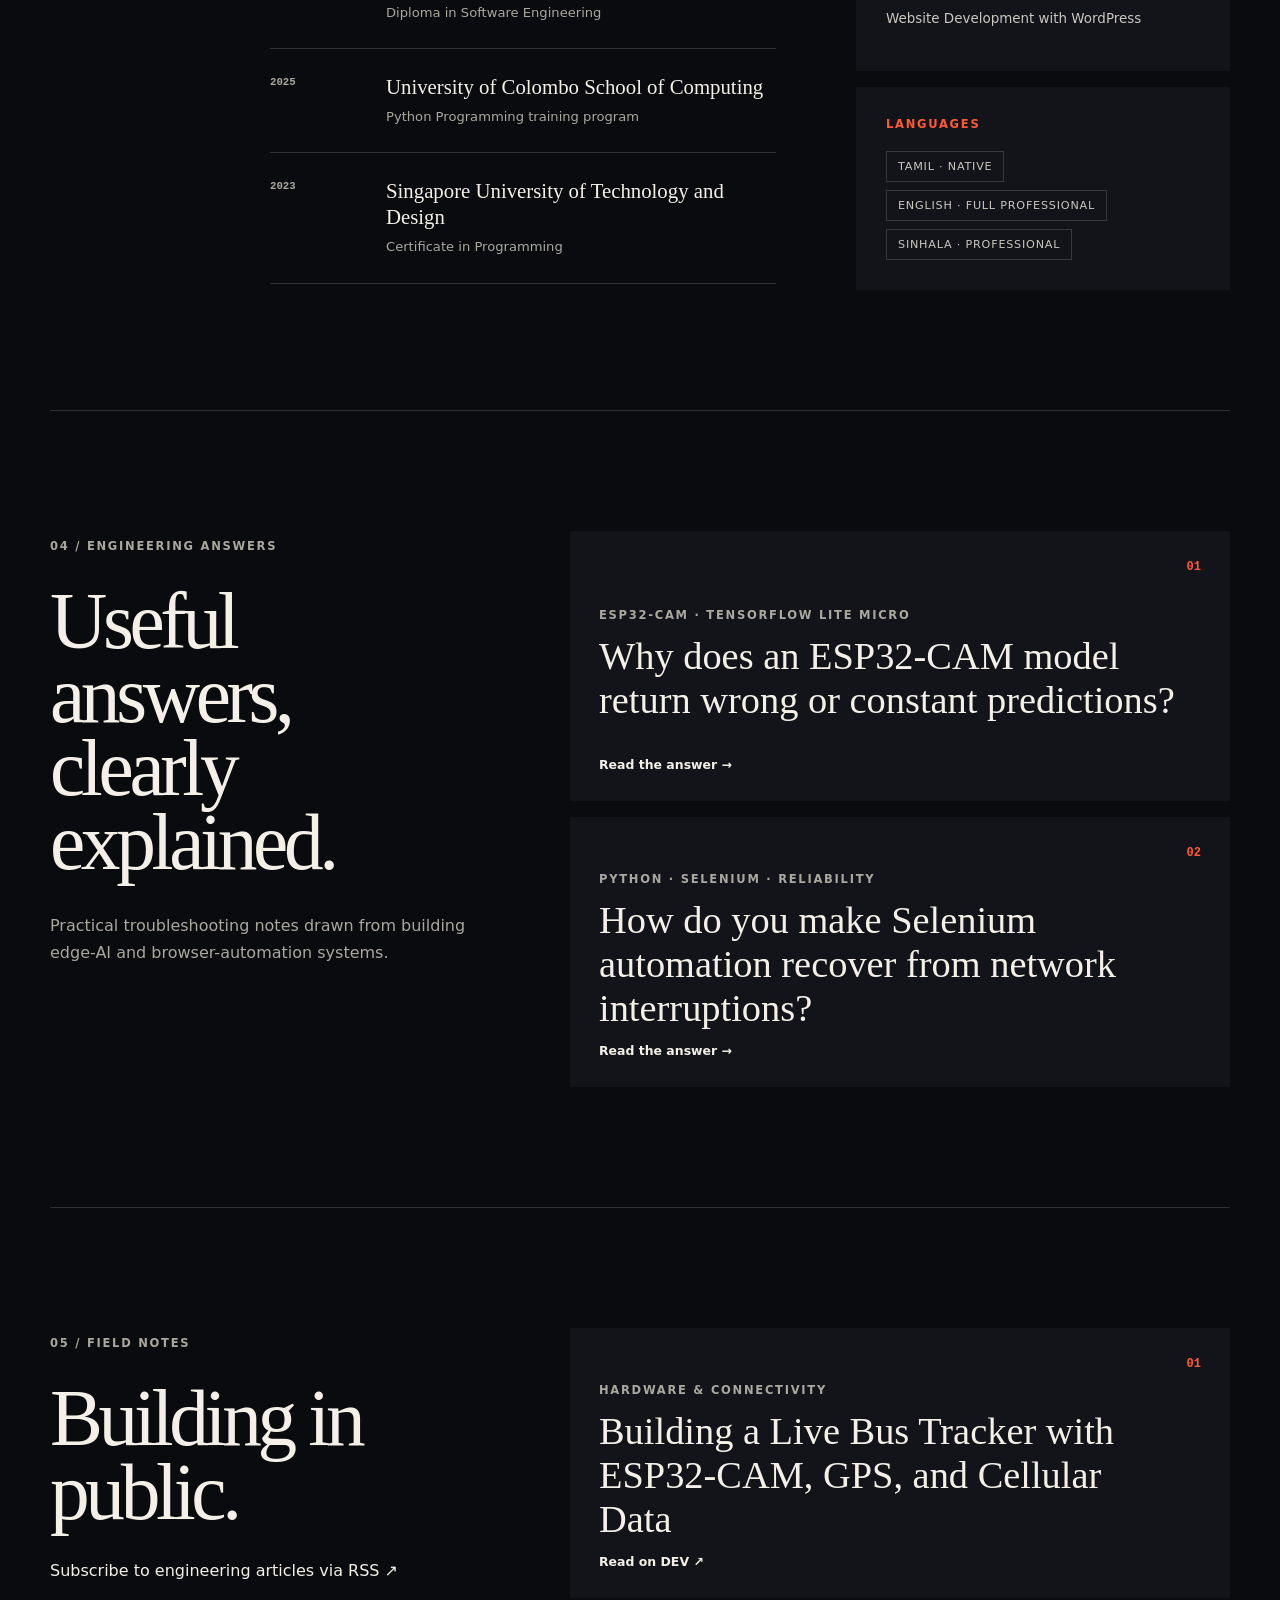
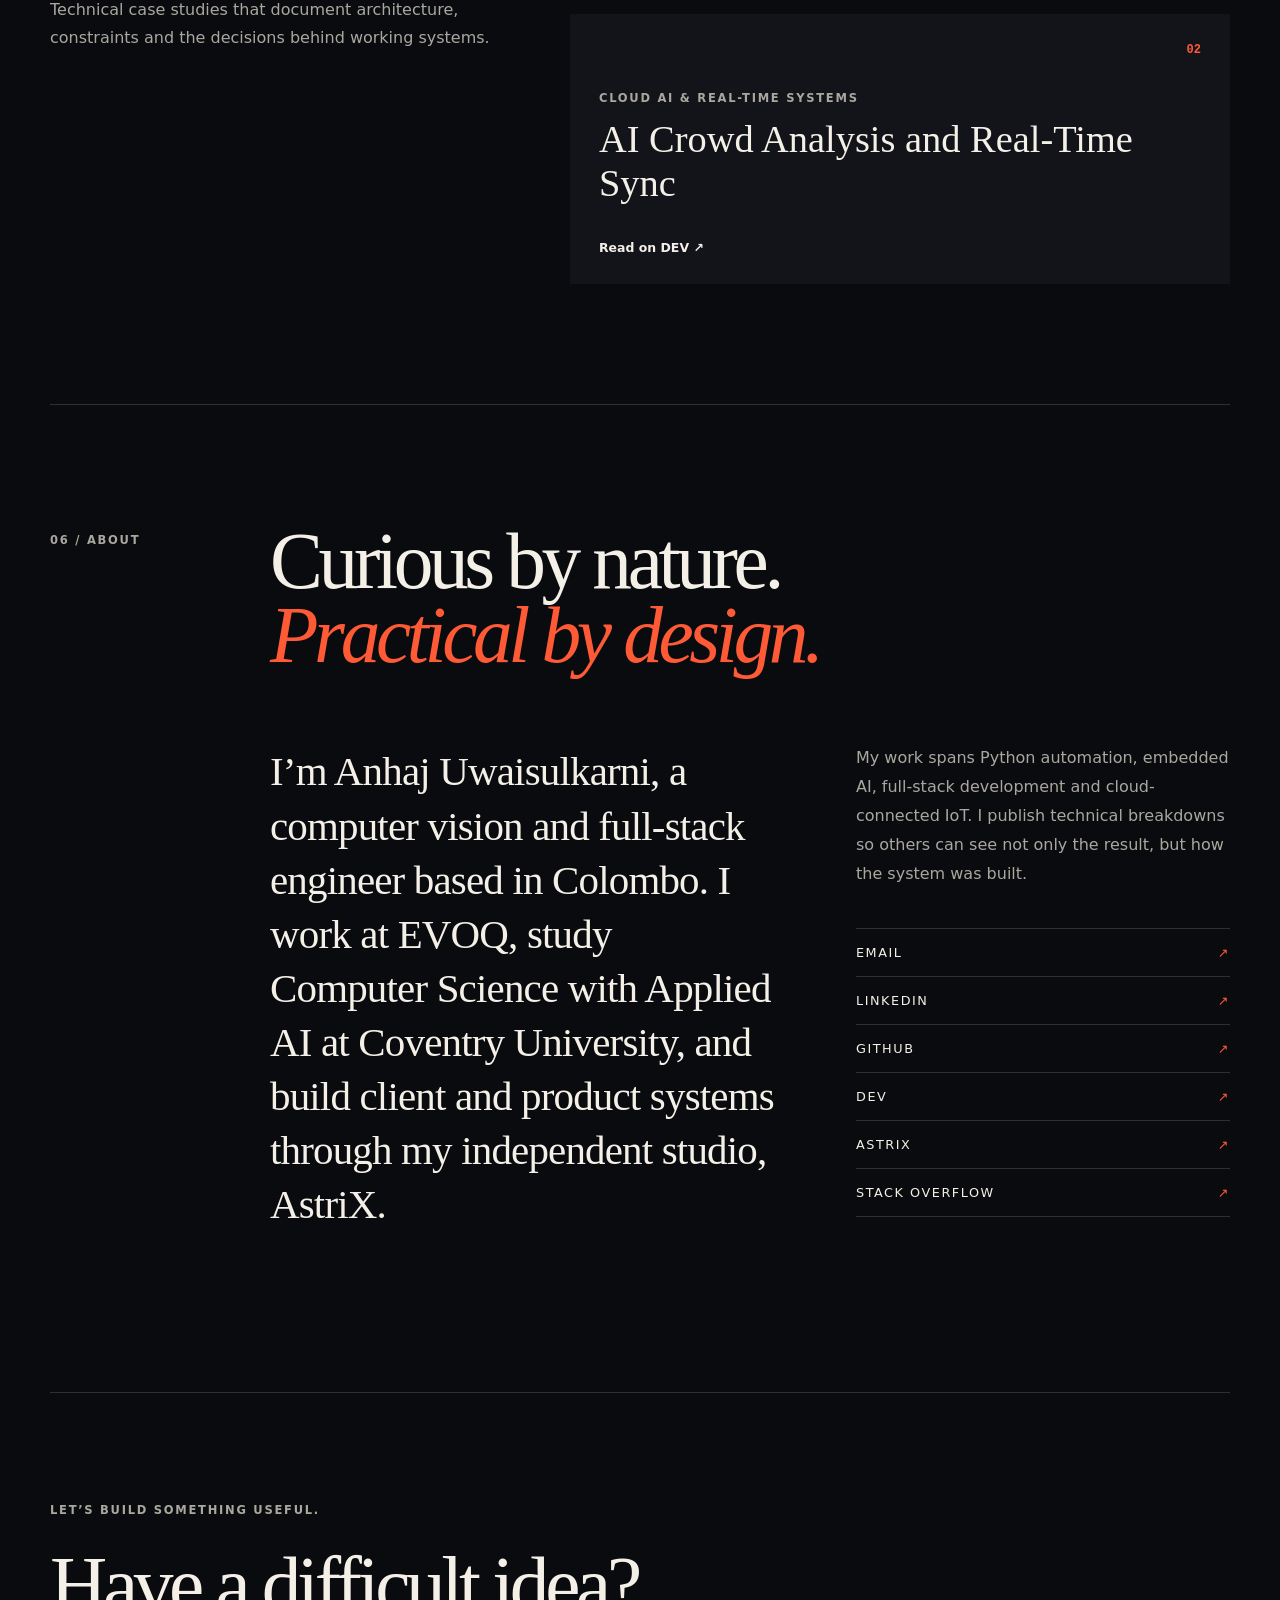
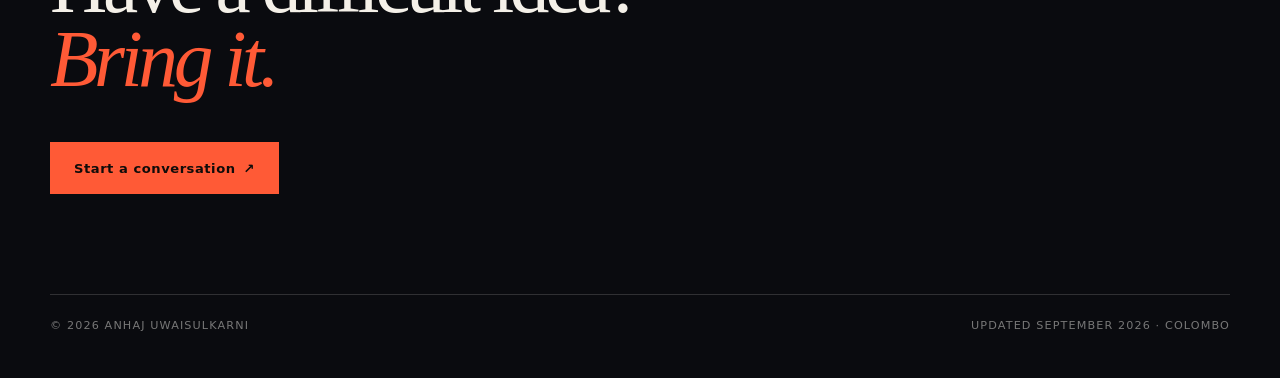
==== commit cc3812e1: "Publish BusLink case study, RSS feed and accessible project links" ====
--- a/index.html
+++ b/index.html
@@ -11,6 +11,7 @@
   <meta name="keywords" content="Anhaj Uwaisulkarni, Anhaj, AI engineer Sri Lanka, automation engineer Colombo, Python developer Sri Lanka, IoT developer, computer vision engineer, React developer, Next.js developer">
   <meta name="robots" content="index, follow, max-image-preview:large, max-snippet:-1, max-video-preview:-1">
   <link rel="canonical" href="https://anhaj0.github.io/">
+  <link rel="alternate" type="application/rss+xml" title="Engineering writing by Anhaj Uwaisulkarni" href="/feed.xml">
   <link rel="icon" href="/favicon.svg" type="image/svg+xml">
   <link rel="preload" as="image" href="/anhaj-uwaisulkarni-640.avif" type="image/avif" fetchpriority="high" imagesrcset="/anhaj-uwaisulkarni-320.avif 320w, /anhaj-uwaisulkarni-640.avif 640w" imagesizes="(max-width: 520px) calc(100vw - 32px), (max-width: 850px) 460px, 410px">
 
@@ -245,7 +246,7 @@
         "@id": "https://anhaj0.github.io/#profile-page",
         "url": "https://anhaj0.github.io/",
         "name": "Anhaj Uwaisulkarni | Official Profile",
-        "dateModified": "2026-09-07",
+        "dateModified": "2026-09-09",
         "mainEntity": { "@id": "https://anhaj0.github.io/#person" }
       }
     ]
@@ -302,17 +303,17 @@
           <div class="project-index">01</div>
           <div class="project-main">
             <p class="project-category">AI · IoT · Smart transit</p>
-            <h3>BusLink</h3>
+            <h3><a href="/projects/buslink.html">BusLink</a></h3>
             <p>A smart public-transit monitoring system that combines live GPS data with AI-assisted crowd analysis. Its ESP32-CAM hardware sends data through a Python backend to a real-time React interface.</p>
             <ul aria-label="BusLink technologies"><li>Python</li><li>ESP32</li><li>Gemini</li><li>Firebase</li><li>React</li></ul>
           </div>
-          <a class="circle-link" href="https://dev.to/anhaj0/building-a-live-bus-tracker-with-esp32-cam-gps-and-cellular-data-part-1-66c" aria-label="View BusLink">↗</a>
+          <a class="circle-link" href="/projects/buslink.html" aria-label="Read the BusLink case study">↗</a>
         </article>
         <article class="project">
           <div class="project-index">02</div>
           <div class="project-main">
             <p class="project-category">Python · Network automation</p>
-            <h3>Netlink Pro</h3>
+            <h3><a href="https://github.com/Anhaj0/NIBM-Netlink-Pro">Netlink Pro</a></h3>
             <p>A desktop automation suite for monitoring connectivity, recovering interrupted sessions and managing network state through a background Python workflow and Firebase-backed controls.</p>
             <ul aria-label="Netlink Pro technologies"><li>Python</li><li>Selenium</li><li>Firebase</li><li>CustomTkinter</li></ul>
           </div>
@@ -322,7 +323,7 @@
           <div class="project-index">03</div>
           <div class="project-main">
             <p class="project-category">Edge AI · Robotics</p>
-            <h3>Autonomous Plant Care</h3>
+            <h3><a href="https://github.com/Anhaj0/plant-watering-bot">Autonomous Plant Care</a></h3>
             <p>A robotics prototype that runs a quantized computer-vision model on an ESP32-CAM to identify plants, navigate toward them and support automated soil-moisture-aware watering.</p>
             <ul aria-label="Autonomous Plant Care technologies"><li>TensorFlow</li><li>TFLite Micro</li><li>ESP32-CAM</li><li>Robotics</li></ul>
           </div>
@@ -332,7 +333,7 @@
           <div class="project-index">04</div>
           <div class="project-main">
             <p class="project-category">Independent studio · Digital systems</p>
-            <h3>AstriX</h3>
+            <h3><a href="https://asrx.me/">AstriX</a></h3>
             <p>My independent development studio for high-performance websites, custom platforms, IoT systems, AI agents and business automation. Its public showcase includes the CEAC educational platform.</p>
             <ul aria-label="AstriX capabilities"><li>Web platforms</li><li>IoT</li><li>AI agents</li><li>Automation</li></ul>
           </div>
@@ -435,6 +436,7 @@
       <div class="section-heading compact">
         <p class="section-number">05 / Field notes</p>
         <h2>Building in public.</h2>
+        <p><a href="/feed.xml">Subscribe to engineering articles via RSS ↗</a></p>
         <p class="section-description">Technical case studies that document architecture, constraints and the decisions behind working systems.</p>
       </div>
       <div class="article-grid">
